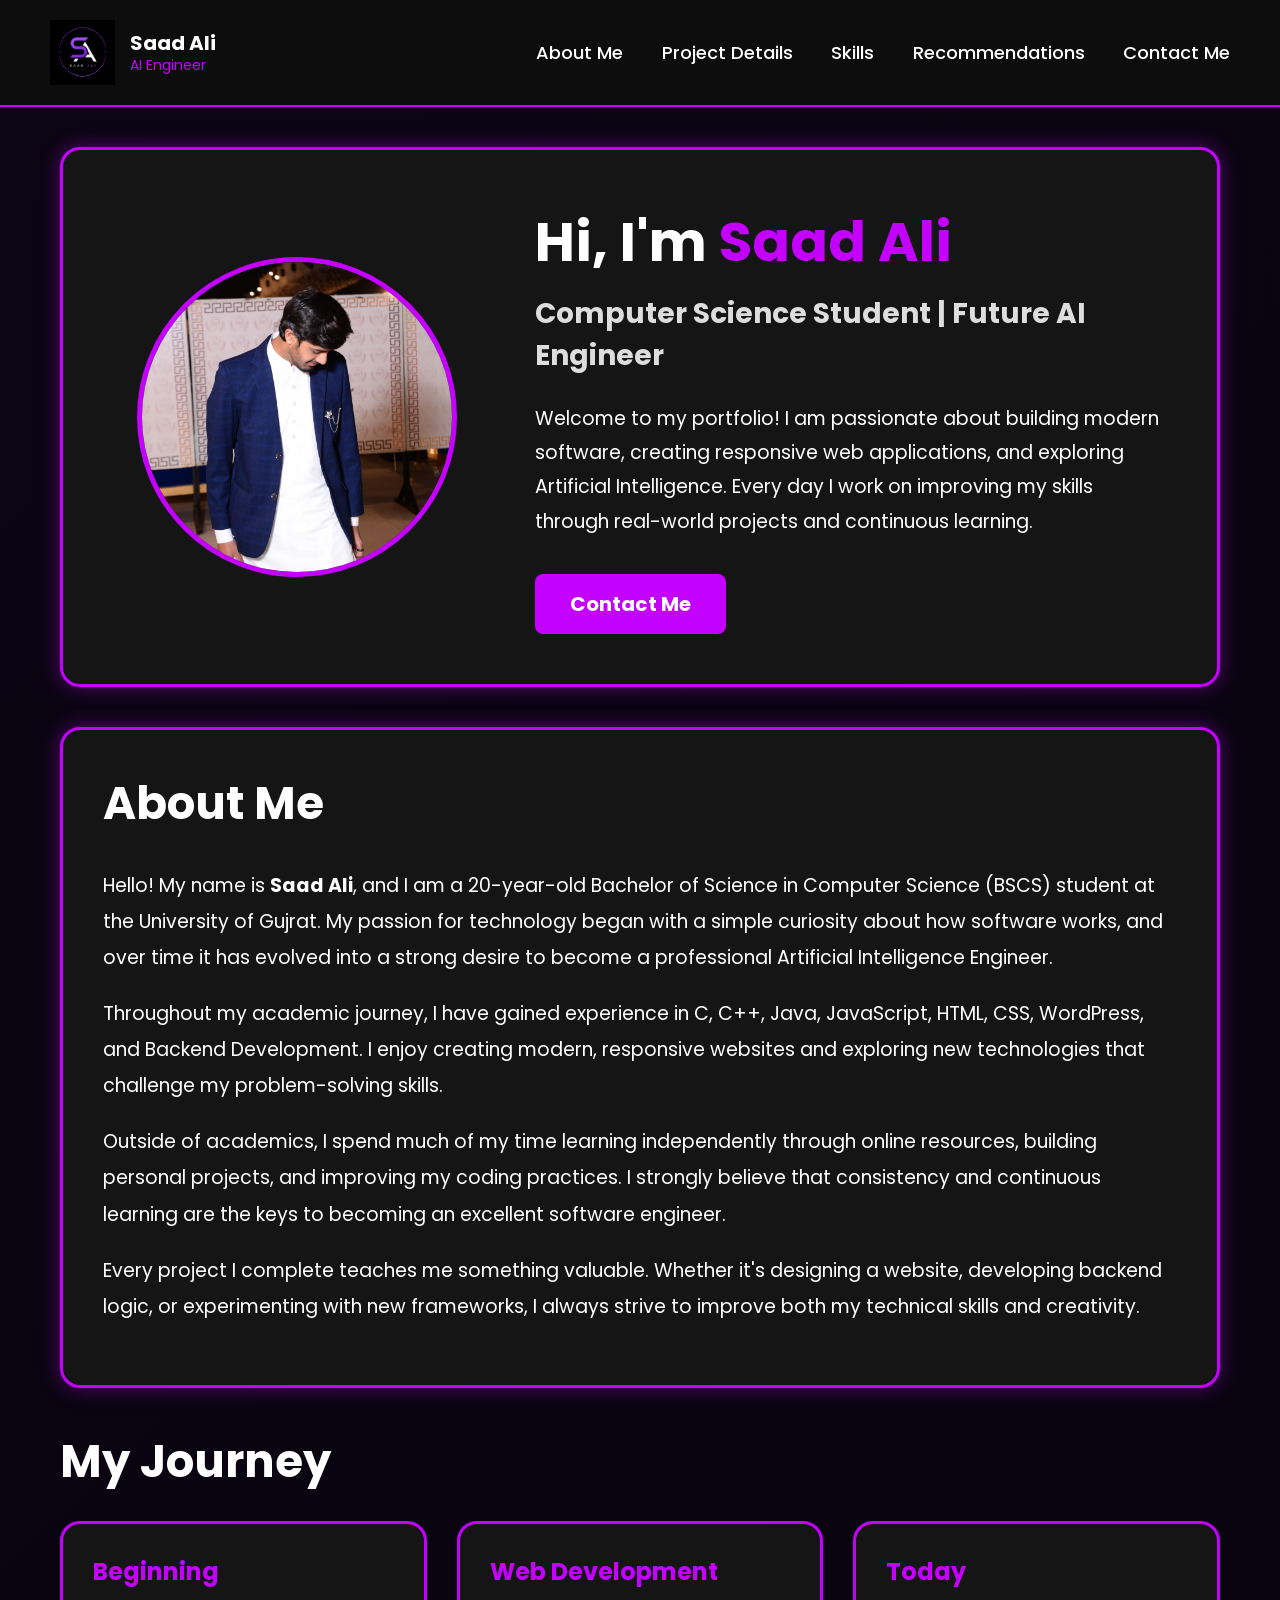
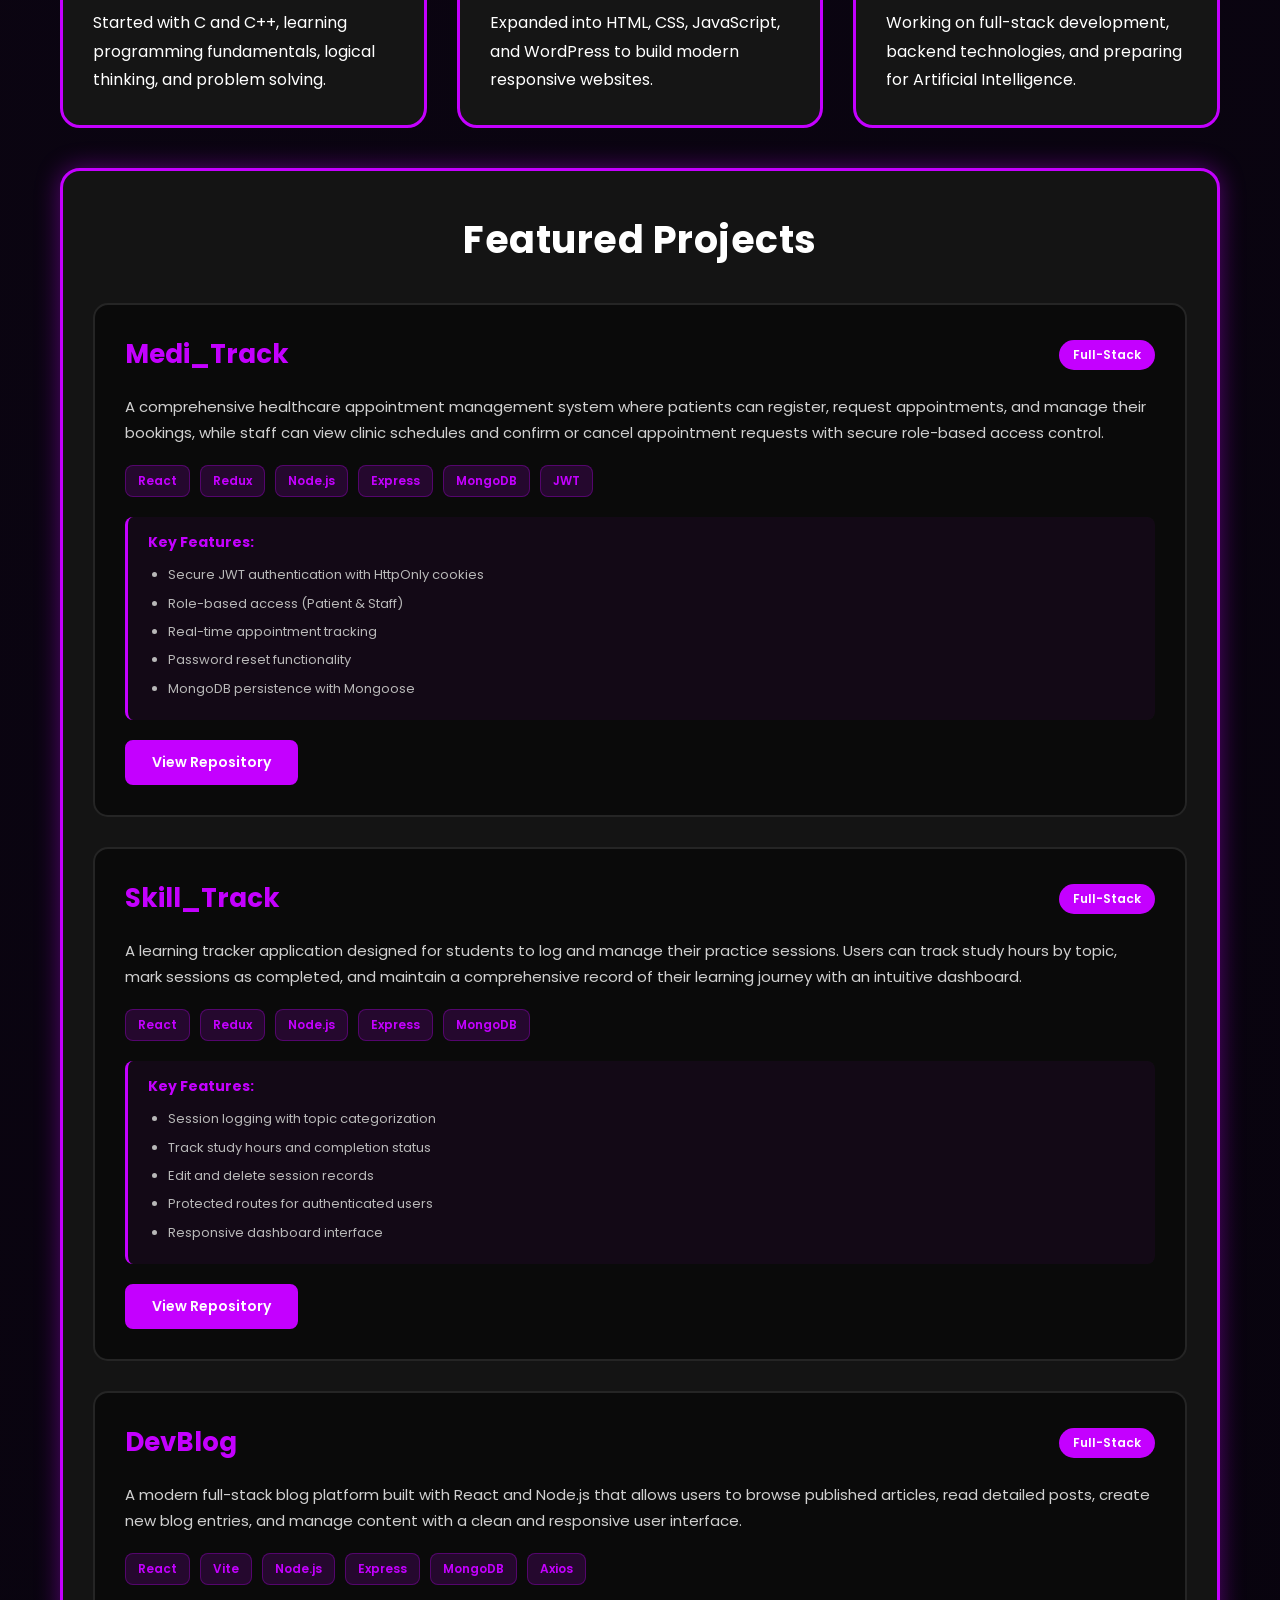
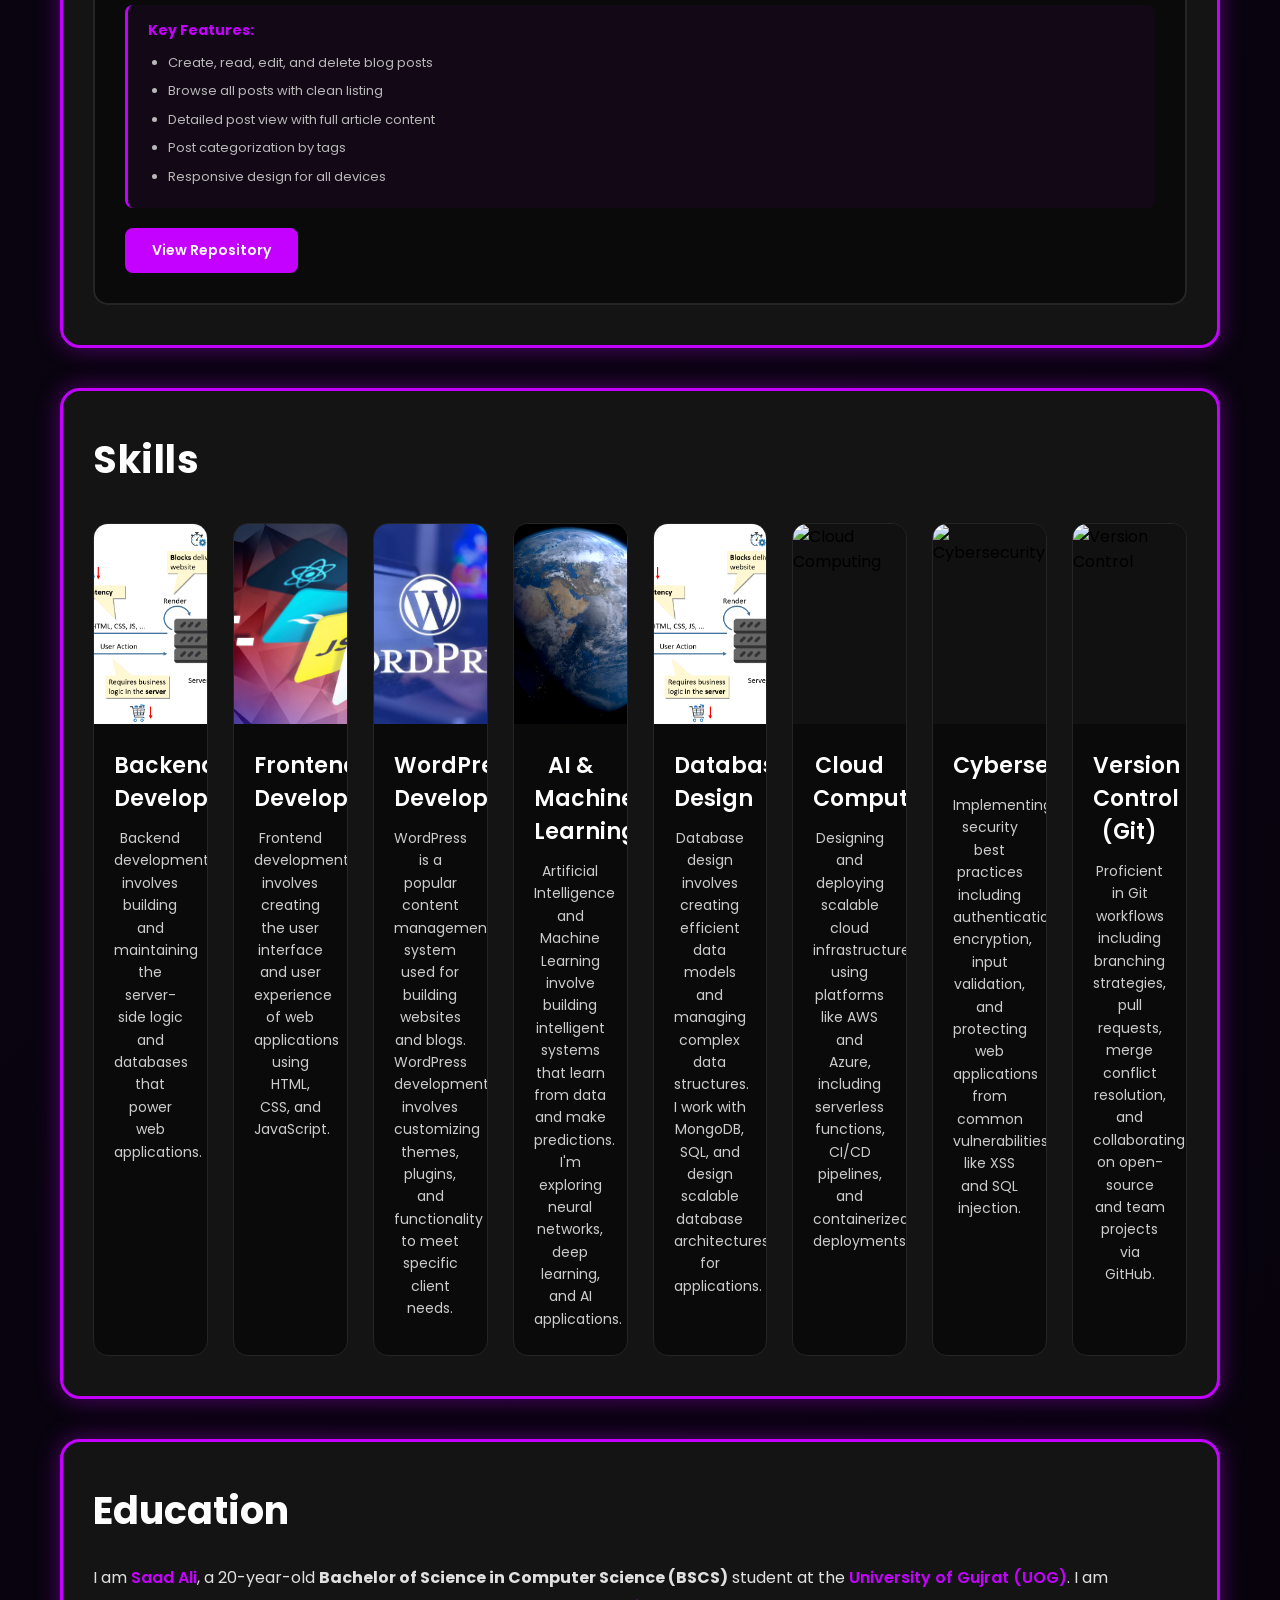
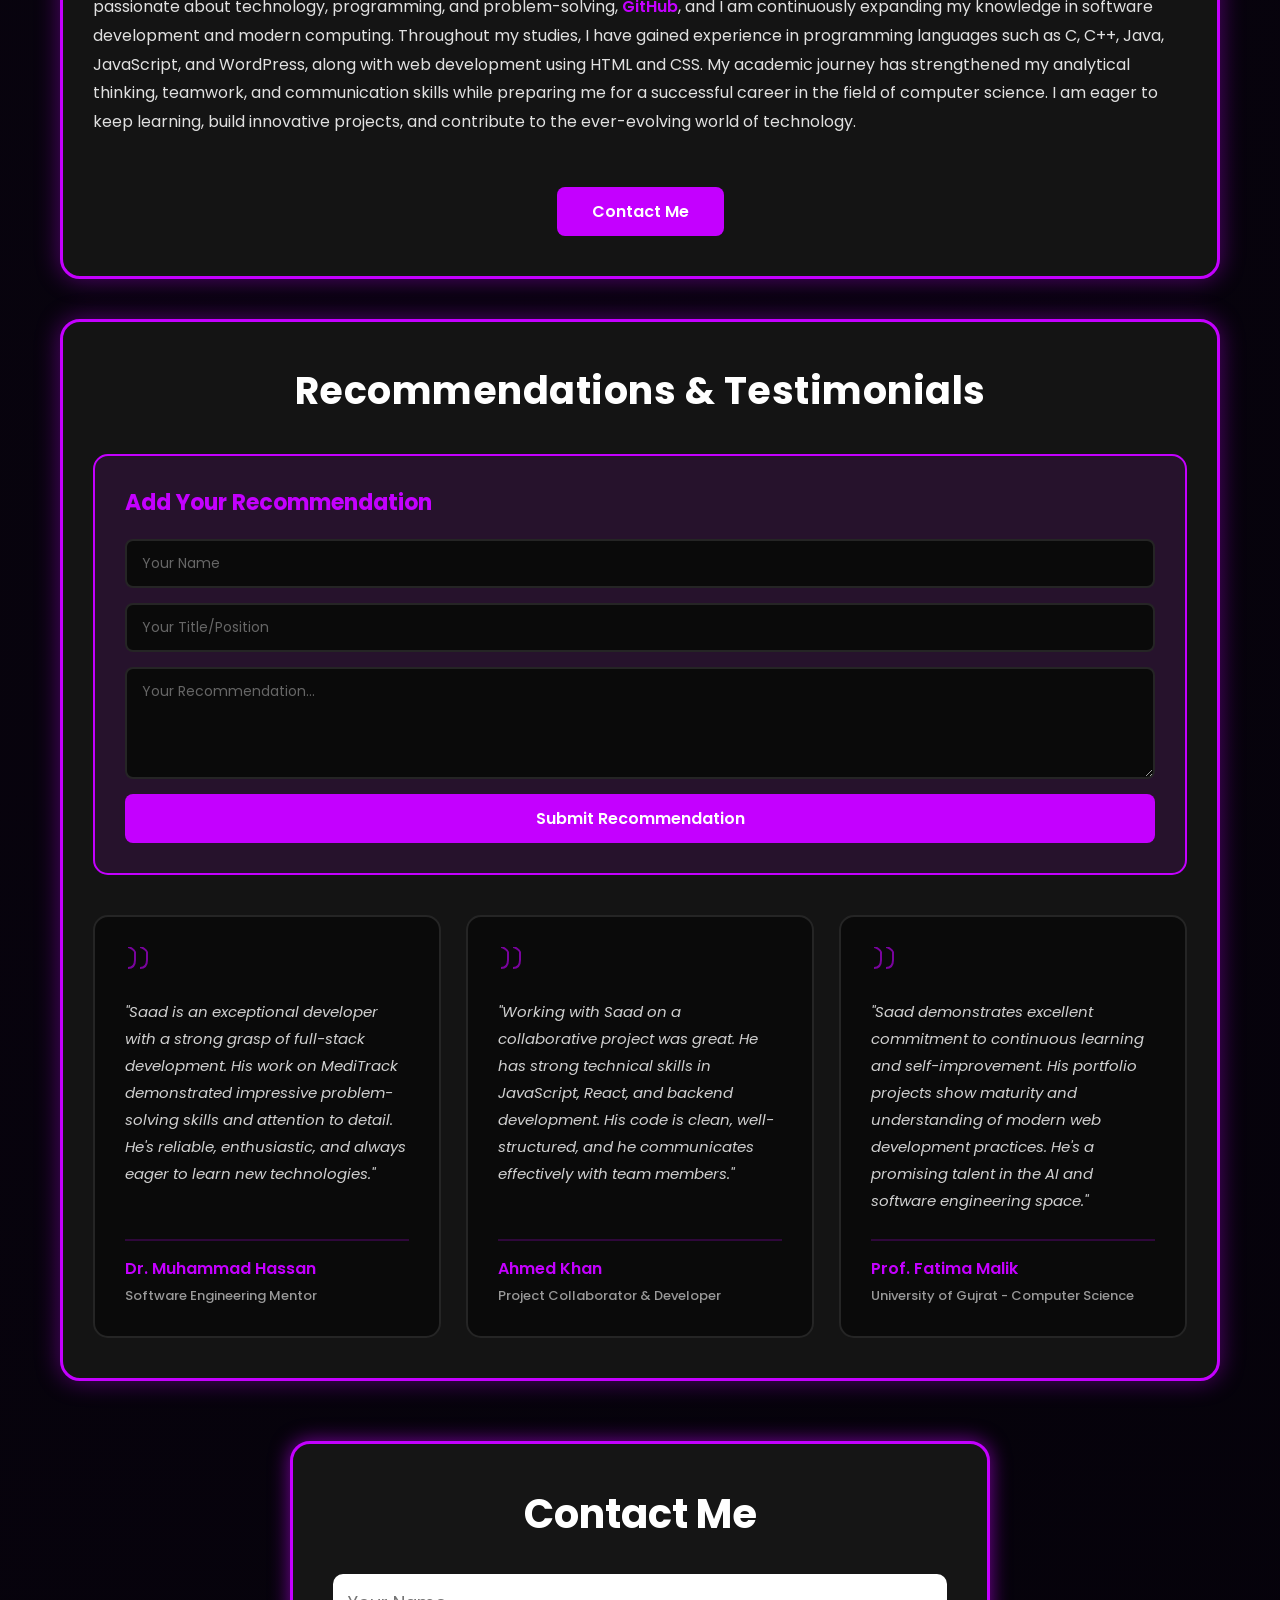
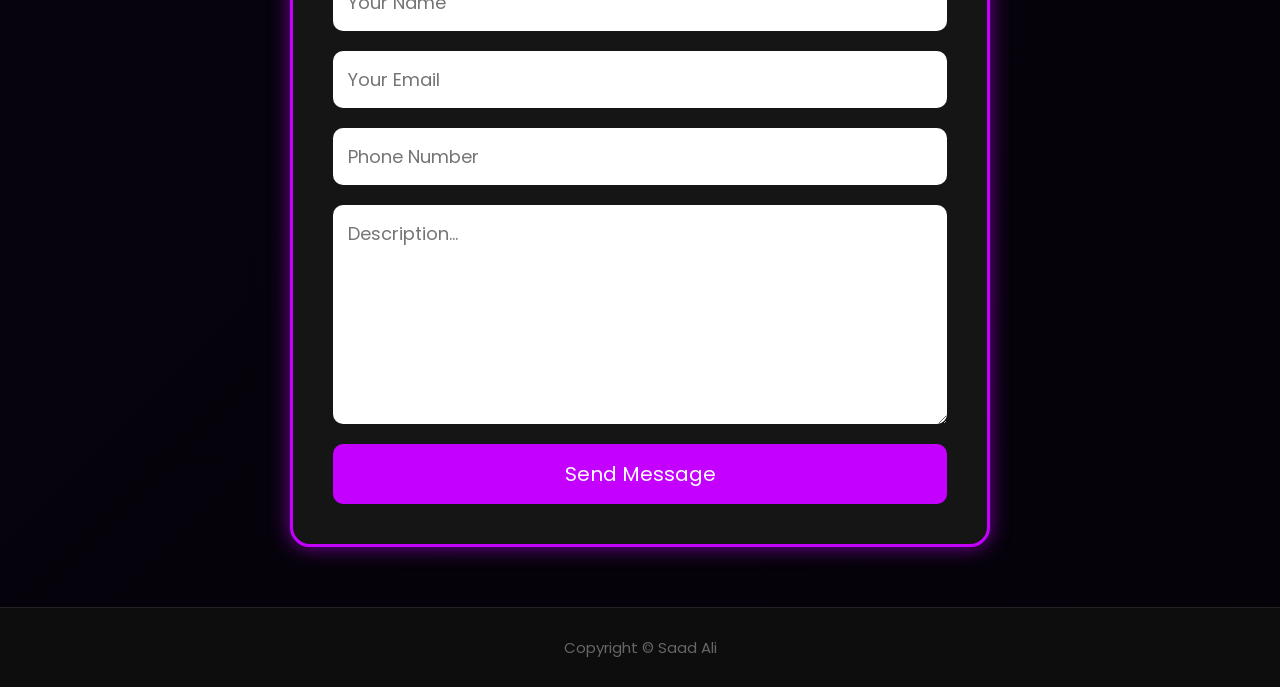
==== index.html @ 5ac6bf26 "Add 3 new skills, fix nav Project Details label, bold+underline hover, profile name styling" ====
<!DOCTYPE html>
<html lang="en">
<head>
    <meta charset="UTF-8">
    <meta name="viewport" content="width=device-width, initial-scale=1.0">
    <title>Saad Ali | Portfolio</title>

    <link rel="stylesheet" href="CSS/style.css">

    <link href="https://fonts.googleapis.com/css2?family=Poppins:wght@300;400;500;600;700&display=swap" rel="stylesheet">
</head>
<body>

    <header class="header">

        <div class="header-logo">
            <img src="images/logo.png" alt="Logo" class="img1">

            <h2 class="Navh2">
                <a href="#home" class="Navh2Link" id="homeIcon">
                    Saad Ali <br>
                    <span>AI Engineer</span>
                </a>
            </h2>
        </div>

        <nav class="navLink">
            <a href="#about" class="about">About Me</a>
            <a href="#projects" class="projects">Project Details</a>
            <a href="#home" class="home">Skills</a>
            <a href="#recommendations" class="recommendations">Recommendations</a>
            <a href="#contact" class="contact">Contact Me</a>
        </nav>

    </header>

    <main class="main">

        <!-- about -->
        <section id="about" class="about-page">

            <section class="hero">
                <div class="hero-left">
                    <img src="images/profile.jpeg" alt="Saad Ali">
                </div>

                <div class="hero-right">
                    <h1>Hi, I'm <span>Saad Ali</span></h1>
                    <h3>Computer Science Student | Future AI Engineer</h3>
                    <p>
                        Welcome to my portfolio! I am passionate about building modern
                        software, creating responsive web applications, and exploring
                        Artificial Intelligence. Every day I work on improving my skills
                        through real-world projects and continuous learning.
                    </p>
                    <a href="#contact" class="hero-btn">Contact Me</a>
                </div>
            </section>

            <section class="about-me">
                <h2>About Me</h2>
                <p>
                    Hello! My name is <strong>Saad Ali</strong>, and I am a 20-year-old Bachelor of Science in
                    Computer Science (BSCS) student at the University of Gujrat. My passion for technology began
                    with a simple curiosity about how software works, and over time it has evolved into a strong
                    desire to become a professional Artificial Intelligence Engineer.
                </p>
                <p>
                    Throughout my academic journey, I have gained experience in C, C++, Java, JavaScript, HTML,
                    CSS, WordPress, and Backend Development. I enjoy creating modern, responsive websites and
                    exploring new technologies that challenge my problem-solving skills.
                </p>
                <p>
                    Outside of academics, I spend much of my time learning independently through online resources,
                    building personal projects, and improving my coding practices. I strongly believe that
                    consistency and continuous learning are the keys to becoming an excellent software engineer.
                </p>
                <p>
                    Every project I complete teaches me something valuable. Whether it's designing a website,
                    developing backend logic, or experimenting with new frameworks, I always strive to improve
                    both my technical skills and creativity.
                </p>
            </section>

            <section class="journey">
                <h2>My Journey</h2>
                <div class="journey-container">
                    <div class="journey-card">
                        <h3>Beginning</h3>
                        <p>Started with C and C++, learning programming fundamentals, logical thinking, and problem solving.</p>
                    </div>
                    <div class="journey-card">
                        <h3>Web Development</h3>
                        <p>Expanded into HTML, CSS, JavaScript, and WordPress to build modern responsive websites.</p>
                    </div>
                    <div class="journey-card">
                        <h3>Today</h3>
                        <p>Working on full-stack development, backend technologies, and preparing for Artificial Intelligence.</p>
                    </div>
                </div>
            </section>

        </section>

<!-- projects -->
        <section id="projects" class="projects-section">
            <h2 class="projectsH2">Featured Projects</h2>
            
            <div class="projects-container">
                
                <div class="project-card">
                    <div class="project-header">
                        <h3>Medi_Track</h3>
                        <span class="project-badge">Full-Stack</span>
                    </div>
                    <p class="project-description">
                        A comprehensive healthcare appointment management system where patients can register, 
                        request appointments, and manage their bookings, while staff can view clinic schedules 
                        and confirm or cancel appointment requests with secure role-based access control.
                    </p>
                    <div class="project-tech">
                        <span class="tech-tag">React</span>
                        <span class="tech-tag">Redux</span>
                        <span class="tech-tag">Node.js</span>
                        <span class="tech-tag">Express</span>
                        <span class="tech-tag">MongoDB</span>
                        <span class="tech-tag">JWT</span>
                    </div>
                    <div class="project-features">
                        <p><strong>Key Features:</strong></p>
                        <ul>
                            <li>Secure JWT authentication with HttpOnly cookies</li>
                            <li>Role-based access (Patient & Staff)</li>
                            <li>Real-time appointment tracking</li>
                            <li>Password reset functionality</li>
                            <li>MongoDB persistence with Mongoose</li>
                        </ul>
                    </div>
                    <div class="project-links">
                        <a href="https://github.com/simplysaadali/Medi_Track" target="_blank" class="project-btn">View Repository</a>
                    </div>
                </div>

                <div class="project-card">
                    <div class="project-header">
                        <h3>Skill_Track</h3>
                        <span class="project-badge">Full-Stack</span>
                    </div>
                    <p class="project-description">
                        A learning tracker application designed for students to log and manage their practice sessions. 
                        Users can track study hours by topic, mark sessions as completed, and maintain a comprehensive 
                        record of their learning journey with an intuitive dashboard.
                    </p>
                    <div class="project-tech">
                        <span class="tech-tag">React</span>
                        <span class="tech-tag">Redux</span>
                        <span class="tech-tag">Node.js</span>
                        <span class="tech-tag">Express</span>
                        <span class="tech-tag">MongoDB</span>
                    </div>
                    <div class="project-features">
                        <p><strong>Key Features:</strong></p>
                        <ul>
                            <li>Session logging with topic categorization</li>
                            <li>Track study hours and completion status</li>
                            <li>Edit and delete session records</li>
                            <li>Protected routes for authenticated users</li>
                            <li>Responsive dashboard interface</li>
                        </ul>
                    </div>
                    <div class="project-links">
                        <a href="https://github.com/simplysaadali/Skill_Track" target="_blank" class="project-btn">View Repository</a>
                    </div>
                </div>

                <div class="project-card">
                    <div class="project-header">
                        <h3>DevBlog</h3>
                        <span class="project-badge">Full-Stack</span>
                    </div>
                    <p class="project-description">
                        A modern full-stack blog platform built with React and Node.js that allows users to browse published articles, 
                        read detailed posts, create new blog entries, and manage content with a clean and responsive user interface.
                    </p>
                    <div class="project-tech">
                        <span class="tech-tag">React</span>
                        <span class="tech-tag">Vite</span>
                        <span class="tech-tag">Node.js</span>
                        <span class="tech-tag">Express</span>
                        <span class="tech-tag">MongoDB</span>
                        <span class="tech-tag">Axios</span>
                    </div>
                    <div class="project-features">
                        <p><strong>Key Features:</strong></p>
                        <ul>
                            <li>Create, read, edit, and delete blog posts</li>
                            <li>Browse all posts with clean listing</li>
                            <li>Detailed post view with full article content</li>
                            <li>Post categorization by tags</li>
                            <li>Responsive design for all devices</li>
                        </ul>
                    </div>
                    <div class="project-links">
                        <a href="https://github.com/simplysaadali/Blog_App" target="_blank" class="project-btn">View Repository</a>
                    </div>
                </div>

            </div>
        </section>

<!-- skills -->
        <section id="home" class="skills-section">

            <h2 class="skillsH2">Skills</h2>

            <div class="container">

                <div class="div1">
                    <div class="upper1">
                        <img src="images/backend.png" class="imgLand" alt="Backend">
                    </div>
                    <div class="lower1">
                        <h2>Backend Development</h2>
                        <p>
                            Backend development involves building and maintaining the server-side logic and databases that power web applications.
                        </p>
                    </div>
                </div>

                <div class="div2">
                    <div class="upper1">
                        <img src="images/frontend.png" class="imgWater" alt="Frontend">
                    </div>
                    <div class="lower1">
                        <h2>Frontend Development</h2>
                        <p>
                            Frontend development involves creating the user interface and user experience of web applications using HTML, CSS, and JavaScript.
                        </p>
                    </div>
                </div>

                <div class="div3">
                    <div class="upper1">
                        <img src="images/wrodpress.jpeg" class="imgAir" alt="WordPress">
                    </div>
                    <div class="lower1">
                        <h2>WordPress Development</h2>
                        <p>
                            WordPress is a popular content management system used for building websites and blogs. WordPress development involves customizing themes, plugins, and functionality to meet specific client needs.
                        </p>
                    </div>
                </div>

                <div class="div1">
                    <div class="upper1">
                        <img src="images/earth.png" class="imgLand" alt="AI/ML">
                    </div>
                    <div class="lower1">
                        <h2>AI & Machine Learning</h2>
                        <p>
                            Artificial Intelligence and Machine Learning involve building intelligent systems that learn from data and make predictions. I'm exploring neural networks, deep learning, and AI applications.
                        </p>
                    </div>
                </div>

                <div class="div2">
                    <div class="upper1">
                        <img src="images/backend.png" class="imgWater" alt="Database">
                    </div>
                    <div class="lower1">
                        <h2>Database Design</h2>
                        <p>
                            Database design involves creating efficient data models and managing complex data structures. I work with MongoDB, SQL, and design scalable database architectures for applications.
                        </p>
                    </div>
                </div>

                <div class="div3">
                    <div class="upper1">
                        <img src="https://img.icons8.com/color/200/cloud.png" class="imgAir" alt="Cloud Computing">
                    </div>
                    <div class="lower1">
                        <h2>Cloud Computing</h2>
                        <p>
                            Designing and deploying scalable cloud infrastructure using platforms like AWS and Azure, including serverless functions, CI/CD pipelines, and containerized deployments.
                        </p>
                    </div>
                </div>

                <div class="div1">
                    <div class="upper1">
                        <img src="https://img.icons8.com/color/200/security-shield-green.png" class="imgLand" alt="Cybersecurity">
                    </div>
                    <div class="lower1">
                        <h2>Cybersecurity</h2>
                        <p>
                            Implementing security best practices including authentication, encryption, input validation, and protecting web applications from common vulnerabilities like XSS and SQL injection.
                        </p>
                    </div>
                </div>

                <div class="div2">
                    <div class="upper1">
                        <img src="https://img.icons8.com/color/200/git.png" class="imgWater" alt="Version Control">
                    </div>
                    <div class="lower1">
                        <h2>Version Control (Git)</h2>
                        <p>
                            Proficient in Git workflows including branching strategies, pull requests, merge conflict resolution, and collaborating on open-source and team projects via GitHub.
                        </p>
                    </div>
                </div>

            </div>
        </section>

        <section class="education-sec">
            <h2>Education</h2>
            <p>
                I am <strong><a href="https://www.linkedin.com/in/saad-ali-028574352" target="_blank" class="linksaad">Saad Ali</a></strong>,
                a 20-year-old <strong>Bachelor of Science in Computer Science (BSCS)</strong> student at the
                <strong><a href="https://www.uog.edu.pk" target="_blank" class="linkUOG">University of Gujrat (UOG)</a></strong>.
                I am passionate about technology, programming, and problem-solving,
                <strong><a href="https://github.com/simplysaadali" target="_blank" class="linksaad">GitHub</a></strong>,
                and I am continuously expanding my knowledge in software development and modern computing.
                Throughout my studies, I have gained experience in programming languages such as C, C++, Java, JavaScript, and WordPress,
                along with web development using HTML and CSS. My academic journey has strengthened my analytical thinking, teamwork, and
                communication skills while preparing me for a successful career in the field of computer science. I am eager to keep learning,
                build innovative projects, and contribute to the ever-evolving world of technology.
            </p>
            <br>
            <button><a href="#contact" class="linkBTN">Contact Me</a></button>
        </section>

<!-- recommendations -->
        <section id="recommendations" class="recommendations-section">
            <h2 class="recommendationsH2">Recommendations & Testimonials</h2>
            
            <div class="add-recommendation-form">
                <h3>Add Your Recommendation</h3>
                <form id="recommendationForm">
                    <input type="text" id="recommendName" placeholder="Your Name" required>
                    <input type="text" id="recommendTitle" placeholder="Your Title/Position" required>
                    <textarea id="recommendText" placeholder="Your Recommendation..." required rows="4"></textarea>
                    <button type="submit" class="submit-btn">Submit Recommendation</button>
                </form>
            </div>
            
            <div class="recommendations-container" id="recommendationsContainer">
                
                <div class="recommendation-card">
                    <div class="recommendation-header">
                        <div class="quote-icon">
                            <svg width="24" height="24" viewBox="0 0 24 24" fill="none" stroke="currentColor" stroke-width="2">
                                <path d="M3 21c3 0 7-1 7-8V5c0-1.25-4.716-5-7-5"></path>
                                <path d="M15 21c3 0 7-1 7-8V5c0-1.25-4.716-5-7-5"></path>
                            </svg>
                        </div>
                    </div>
                    <p class="recommendation-text">
                        "Saad is an exceptional developer with a strong grasp of full-stack development. His work on MediTrack 
                        demonstrated impressive problem-solving skills and attention to detail. He's reliable, enthusiastic, 
                        and always eager to learn new technologies."
                    </p>
                    <div class="recommendation-author">
                        <div class="author-info">
                            <h4>Dr. Muhammad Hassan</h4>
                            <p>Software Engineering Mentor</p>
                        </div>
                    </div>
                </div>

                <div class="recommendation-card">
                    <div class="recommendation-header">
                        <div class="quote-icon">
                            <svg width="24" height="24" viewBox="0 0 24 24" fill="none" stroke="currentColor" stroke-width="2">
                                <path d="M3 21c3 0 7-1 7-8V5c0-1.25-4.716-5-7-5"></path>
                                <path d="M15 21c3 0 7-1 7-8V5c0-1.25-4.716-5-7-5"></path>
                            </svg>
                        </div>
                    </div>
                    <p class="recommendation-text">
                        "Working with Saad on a collaborative project was great. He has strong technical skills in JavaScript, 
                        React, and backend development. His code is clean, well-structured, and he communicates effectively 
                        with team members."
                    </p>
                    <div class="recommendation-author">
                        <div class="author-info">
                            <h4>Ahmed Khan</h4>
                            <p>Project Collaborator & Developer</p>
                        </div>
                    </div>
                </div>

                <div class="recommendation-card">
                    <div class="recommendation-header">
                        <div class="quote-icon">
                            <svg width="24" height="24" viewBox="0 0 24 24" fill="none" stroke="currentColor" stroke-width="2">
                                <path d="M3 21c3 0 7-1 7-8V5c0-1.25-4.716-5-7-5"></path>
                                <path d="M15 21c3 0 7-1 7-8V5c0-1.25-4.716-5-7-5"></path>
                            </svg>
                        </div>
                    </div>
                    <p class="recommendation-text">
                        "Saad demonstrates excellent commitment to continuous learning and self-improvement. His portfolio 
                        projects show maturity and understanding of modern web development practices. He's a promising talent 
                        in the AI and software engineering space."
                    </p>
                    <div class="recommendation-author">
                        <div class="author-info">
                            <h4>Prof. Fatima Malik</h4>
                            <p>University of Gujrat - Computer Science</p>
                        </div>
                    </div>
                </div>

            </div>
        </section>

<!-- contact -->
        <section id="contact" class="contact-page">

            <section class="contactSection">
                <h1>Contact Me</h1>

                <form>
                    <input type="text" placeholder="Your Name" required>
                    <input type="email" placeholder="Your Email" required>
                    <input type="tel" placeholder="Phone Number" required>
                    <textarea rows="7" placeholder="Description..." required></textarea>
                    <button type="submit">Send Message</button>
                </form>
            </section>

        </section>

    </main>

    <footer class="footer">
        Copyright © Saad Ali
    </footer>

    <!-- Popup Modal for Recommendation Submission -->
    <div id="popupModal" class="popup-modal">
        <div class="popup-content">
            <span class="close-btn">&times;</span>
            <div class="popup-icon">
                <svg width="48" height="48" viewBox="0 0 24 24" fill="none" stroke="currentColor" stroke-width="2">
                    <polyline points="20 6 9 17 4 12"></polyline>
                </svg>
            </div>
            <h2>Thank You!</h2>
            <p>Your recommendation has been successfully added to the portfolio.</p>
            <button class="popup-btn" onclick="closePopup()">Close</button>
        </div>
    </div>

    <script src="JS/script.js"></script>

</body>
</html>
---- CSS/style.css ----
*{
    margin: 0;
    padding: 0;
    box-sizing: border-box;
    font-family: 'Poppins', sans-serif;
}

html{
    scroll-behavior: smooth;
}

body{
    background: linear-gradient(135deg, #0c0513 0%, #05020a 100%);
    display: flex;
    flex-direction: column;
    min-height: 100vh;
}

.header{
    display: flex;
    flex-wrap: wrap;
    justify-content: space-between;
    align-items: center;
    background: #0d0d0d;
    border-bottom: 2px solid #c400ff;
    padding: clamp(12px, 4vw, 20px) clamp(10px, 5vw, 50px);
    gap: clamp(10px, 3vw, 15px);
}

.header-logo{
    display: flex;
    align-items: center;
    gap: 15px;
    max-width: 100%;
}

.img1{
    width: clamp(45px, 8vw, 65px);
    height: clamp(45px, 8vw, 65px);
    object-fit: contain;
    flex-shrink: 0;
}

.Navh2{
    color: white;
    font-size: clamp(15px, 4.5vw, 20px);
    line-height: 1.2;
}

.Navh2Link{
    color: white;
    text-decoration: none;
    font-weight: 700;
    word-break: break-word;
}

.Navh2Link span{
    color: #c400ff;
    font-size: clamp(11px, 3vw, 14px);
    font-weight: 400;
    display: block;
    margin-top: 2px;
}

.Navh2Link:hover{
    text-shadow: 0 0 10px #c400ff;
}

.navLink{
    display: flex;
    flex-wrap: wrap;
    justify-content: center;
    gap: clamp(15px, 3vw, 40px);
}

.navLink a{
    color: white;
    text-decoration: none;
    font-size: clamp(13px, 3vw, 18px);
    font-weight: 500;
    white-space: nowrap;
    transition: all 0.3s ease;
}

.navLink a:hover{
    color: #c400ff;
    text-shadow: 0 0 10px rgba(196, 0, 255, 0.6);
    font-weight: bold;
    text-decoration: underline;
}

/* Profile name styling */
.hero-right h1 span,
.Navh2Link {
    font-weight: 700;
    color: white;
}

.hero-right h1 span {
    color: #c400ff;
}


.main{
    flex: 1;
    max-width: 1200px;
    width: 100%;
    margin: 0 auto;
    padding: 40px 20px;
}

#home, #about, #contact, #projects{
    scroll-margin-top: 30px;
}

.skills-section{
    background: #141414;
    border: 3px solid #c400ff;
    border-radius: 20px;
    padding: 40px 30px;
    box-shadow: 0 0 25px rgba(196, 0, 255, 0.4);
}

.projects-section{
    background: #141414;
    border: 3px solid #c400ff;
    border-radius: 20px;
    padding: 40px 30px;
    box-shadow: 0 0 25px rgba(196, 0, 255, 0.4);
    margin-top: 40px;
}

.projectsH2{
    color: white;
    font-size: 38px;
    margin-bottom: 35px;
    font-weight: 700;
    letter-spacing: 0.5px;
    text-align: center;
}

.projects-container{
    display: grid;
    grid-template-columns: 1fr;
    gap: 30px;
}

.project-card{
    background: #0a0a0a;
    border: 2px solid #252525;
    border-radius: 15px;
    padding: 30px;
    transition: all 0.4s cubic-bezier(0.175, 0.885, 0.32, 1.275);
}

.project-card:hover{
    transform: translateY(-8px);
    border-color: #c400ff;
    box-shadow: 0 15px 35px rgba(196, 0, 255, 0.25);
}

.project-header{
    display: flex;
    align-items: center;
    justify-content: space-between;
    margin-bottom: 20px;
    gap: 15px;
}

.project-header h3{
    color: #c400ff;
    font-size: 26px;
    font-weight: 700;
    margin: 0;
}

.project-badge{
    background: #c400ff;
    color: white;
    padding: 6px 14px;
    border-radius: 20px;
    font-size: 12px;
    font-weight: 600;
    white-space: nowrap;
}

.project-description{
    color: #d0d0d0;
    font-size: 15px;
    line-height: 1.7;
    margin-bottom: 20px;
}

.project-tech{
    display: flex;
    flex-wrap: wrap;
    gap: 10px;
    margin-bottom: 20px;
}

.tech-tag{
    background: rgba(196, 0, 255, 0.15);
    color: #c400ff;
    padding: 6px 12px;
    border-radius: 8px;
    font-size: 12px;
    font-weight: 600;
    border: 1px solid rgba(196, 0, 255, 0.3);
}

.project-features{
    background: rgba(196, 0, 255, 0.05);
    border-left: 3px solid #c400ff;
    padding: 15px 20px;
    border-radius: 8px;
    margin-bottom: 20px;
}

.project-features p{
    color: #c400ff;
    font-weight: 600;
    margin: 0 0 10px 0;
    font-size: 14px;
}

.project-features ul{
    color: #b8b8b8;
    font-size: 13px;
    line-height: 1.8;
    margin: 0;
    padding-left: 20px;
}

.project-features li{
    margin-bottom: 5px;
}

.project-links{
    display: flex;
    gap: 12px;
}

.project-btn{
    display: inline-block;
    background: #c400ff;
    color: white;
    padding: 10px 25px;
    border-radius: 8px;
    text-decoration: none;
    font-weight: 600;
    font-size: 14px;
    transition: all 0.3s ease;
    border: 2px solid #c400ff;
}

.project-btn:hover{
    background: transparent;
    color: #c400ff;
    box-shadow: 0 0 15px rgba(196, 0, 255, 0.5);
}

.recommendations-section{
    background: #141414;
    border: 3px solid #c400ff;
    border-radius: 20px;
    padding: 40px 30px;
    box-shadow: 0 0 25px rgba(196, 0, 255, 0.4);
    margin-top: 40px;
}

.recommendationsH2{
    color: white;
    font-size: 38px;
    margin-bottom: 35px;
    font-weight: 700;
    letter-spacing: 0.5px;
    text-align: center;
}

.recommendations-container{
    display: grid;
    grid-template-columns: repeat(auto-fit, minmax(300px, 1fr));
    gap: 25px;
}

.recommendation-card{
    background: #0a0a0a;
    border: 2px solid #252525;
    border-radius: 15px;
    padding: 30px;
    transition: all 0.4s cubic-bezier(0.175, 0.885, 0.32, 1.275);
    display: flex;
    flex-direction: column;
    position: relative;
}

.recommendation-card:hover{
    transform: translateY(-8px);
    border-color: #c400ff;
    box-shadow: 0 15px 35px rgba(196, 0, 255, 0.25);
}

.recommendation-header{
    margin-bottom: 20px;
}

.quote-icon{
    color: #c400ff;
    opacity: 0.6;
    transition: all 0.3s ease;
}

.recommendation-card:hover .quote-icon{
    opacity: 1;
}

.recommendation-text{
    color: #d0d0d0;
    font-size: 15px;
    line-height: 1.8;
    margin-bottom: 25px;
    flex-grow: 1;
    font-style: italic;
}

.recommendation-author{
    border-top: 2px solid rgba(196, 0, 255, 0.2);
    padding-top: 15px;
    margin-top: auto;
}

.author-info{
    display: flex;
    flex-direction: column;
}

.author-info h4{
    color: #c400ff;
    font-size: 16px;
    font-weight: 600;
    margin: 0 0 5px 0;
}

.author-info p{
    color: #999999;
    font-size: 13px;
    margin: 0;
    font-weight: 500;
}

.add-recommendation-form{
    background: rgba(196, 0, 255, 0.1);
    border: 2px solid #c400ff;
    border-radius: 15px;
    padding: 30px;
    margin-bottom: 40px;
}

.add-recommendation-form h3{
    color: #c400ff;
    font-size: 22px;
    font-weight: 700;
    margin-bottom: 20px;
}

.add-recommendation-form form{
    display: flex;
    flex-direction: column;
    gap: 15px;
}

.add-recommendation-form input,
.add-recommendation-form textarea{
    background: #0a0a0a;
    border: 2px solid #252525;
    color: white;
    padding: 12px 15px;
    border-radius: 8px;
    font-size: 14px;
    font-family: 'Poppins', sans-serif;
    transition: all 0.3s ease;
}

.add-recommendation-form input::placeholder,
.add-recommendation-form textarea::placeholder{
    color: #666666;
}

.add-recommendation-form input:focus,
.add-recommendation-form textarea:focus{
    outline: none;
    border-color: #c400ff;
    box-shadow: 0 0 10px rgba(196, 0, 255, 0.3);
}

.submit-btn{
    background: #c400ff;
    color: white;
    border: none;
    padding: 12px 30px;
    border-radius: 8px;
    font-size: 16px;
    font-weight: 600;
    cursor: pointer;
    transition: all 0.3s ease;
}

.submit-btn:hover{
    background: #9f00d4;
    transform: translateY(-2px);
    box-shadow: 0 5px 15px rgba(196, 0, 255, 0.5);
}

.popup-modal{
    display: none;
    position: fixed;
    z-index: 1000;
    left: 0;
    top: 0;
    width: 100%;
    height: 100%;
    background-color: rgba(0, 0, 0, 0.8);
    align-items: center;
    justify-content: center;
    animation: fadeIn 0.3s ease;
}

@keyframes fadeIn{
    from{
        opacity: 0;
    }
    to{
        opacity: 1;
    }
}

.popup-content{
    background: linear-gradient(135deg, #1a0f2e 0%, #0a0a15 100%);
    padding: 50px 40px;
    border-radius: 20px;
    border: 2px solid #c400ff;
    text-align: center;
    max-width: 400px;
    box-shadow: 0 20px 60px rgba(196, 0, 255, 0.3);
    animation: slideIn 0.3s ease;
    position: relative;
}

@keyframes slideIn{
    from{
        transform: translateY(-50px);
        opacity: 0;
    }
    to{
        transform: translateY(0);
        opacity: 1;
    }
}

.close-btn{
    position: absolute;
    right: 20px;
    top: 15px;
    color: #c400ff;
    font-size: 28px;
    font-weight: bold;
    cursor: pointer;
    transition: all 0.3s ease;
}

.close-btn:hover{
    color: white;
    transform: rotate(90deg);
}

.popup-icon{
    color: #c400ff;
    margin-bottom: 20px;
    display: inline-block;
}

.popup-icon svg{
    filter: drop-shadow(0 0 10px rgba(196, 0, 255, 0.5));
}

.popup-content h2{
    color: #c400ff;
    font-size: 28px;
    font-weight: 700;
    margin-bottom: 15px;
}

.popup-content p{
    color: #d0d0d0;
    font-size: 16px;
    line-height: 1.6;
    margin-bottom: 25px;
}

.popup-btn{
    background: #c400ff;
    color: white;
    border: none;
    padding: 12px 40px;
    border-radius: 8px;
    font-size: 16px;
    font-weight: 600;
    cursor: pointer;
    transition: all 0.3s ease;
}

.popup-btn:hover{
    background: #9f00d4;
    transform: translateY(-2px);
    box-shadow: 0 5px 15px rgba(196, 0, 255, 0.5);
}

.skillsH2{
    color: white;
    font-size: 38px;
    margin-bottom: 35px;
    font-weight: 700;
    letter-spacing: 0.5px;
}

.container{
    display: flex;
    gap: 25px;
    justify-content: space-between;
}

.div1,
.div2,
.div3{
    width: 32%;
    background: #0a0a0a;
    border: 1px solid #252525;
    border-radius: 15px;
    overflow: hidden;
    transition: all 0.4s cubic-bezier(0.175, 0.885, 0.32, 1.275);
}

.div1:hover,
.div2:hover,
.div3:hover{
    transform: translateY(-12px);
    border-color: #c400ff;
    box-shadow: 0 10px 25px rgba(196, 0, 255, 0.3);
}

.upper1{
    height: 200px;
    overflow: hidden;
    background: #111;
}

.imgLand,
.imgWater,
.imgAir{
    width: 100%;
    height: 100%;
    object-fit: cover;
    transition: transform 0.5s ease;
}

.div1:hover .imgLand,
.div2:hover .imgWater,
.div3:hover .imgAir{
    transform: scale(1.08);
}

.lower1{
    padding: 25px 20px;
}

.lower1 h2{
    color: white;
    text-align: center;
    margin-bottom: 12px;
    font-size: 22px;
    font-weight: 600;
}

.lower1 p{
    color: #cccccc;
    text-align: center;
    line-height: 1.6;
    font-size: 14px;
}

.education-sec{
    background: #141414;
    border: 3px solid #c400ff;
    border-radius: 20px;
    padding: 40px 30px;
    box-shadow: 0 0 25px rgba(196, 0, 255, 0.4);
    margin-top: 40px;
    display: flex;
    flex-direction: column;
}

.education-sec h2{
    color: white;
    font-size: 38px;
    margin-bottom: 25px;
    font-weight: 700;
}

.education-sec p{
    color: #e0e0e0;
    line-height: 1.8;
    font-size: 16px;
}

.education-sec button{
    background: #c400ff;
    border: none;
    padding: 12px 35px;
    font-size: 16px;
    font-weight: 600;
    border-radius: 8px;
    cursor: pointer;
    margin-top: 25px;
    align-self: center;
    transition: all 0.3s ease;
}

.education-sec button:hover{
    background: #9f00d4;
    transform: translateY(-4px);
    box-shadow: 0 5px 15px rgba(196, 0, 255, 0.5);
}

.linkUOG, .linksaad{
    text-decoration: none;
    color: #c400ff;
    font-weight: 600;
    transition: all 0.2s ease;
}

.linkUOG:hover, .linksaad:hover{
    color: white;
    text-shadow: 0 0 8px #c400ff;
}

.linkBTN{
    text-decoration: none;
    color: white;
    display: block;
    width: 100%;
    height: 100%;
}

.footer{
    background: #0d0d0d;
    color: #666666;
    height: 80px;
    display: flex;
    justify-content: center;
    align-items: center;
    font-size: 15px;
    border-top: 1px solid #222;
    margin-top: auto;
}

.skills-section,
.contact-page{
    margin-top: 40px;
}

@media screen and (max-width: 1024px) {
    .container {
        display: flex;
        flex-wrap: wrap;
        justify-content: center;
        gap: 25px;
    }

    .div1, .div2 {
        width: 45%;
    }

    .div3 {
        width: 60%;
    }

    .skillsH2, .education-sec h2, .projectsH2 {
        font-size: 32px;
    }

    .project-card{
        padding: 25px;
    }

    .project-header h3{
        font-size: 22px;
    }

    .recommendationsH2{
        font-size: 32px;
    }

    .recommendation-card{
        padding: 25px;
    }
}

@media screen and (max-width: 768px) {

    .header {
        flex-direction: column;
        text-align: center;
    }

    .container {
        flex-direction: column;
        align-items: center;
    }

    .div1, .div2, .div3 {
        width: 100%;
        max-width: 400px;
    }

    .skills-section, .education-sec, .projects-section {
        padding: 30px 20px;
    }

    .skillsH2, .education-sec h2, .projectsH2 {
        font-size: 26px;
        text-align: center;
    }

    .education-sec p {
        font-size: 15px;
        line-height: 1.7;
        text-align: center;
    }

    .project-card{
        padding: 20px;
    }

    .project-header{
        flex-direction: column;
        align-items: flex-start;
        gap: 10px;
    }

    .project-description{
        font-size: 14px;
    }

    .tech-tag{
        font-size: 11px;
    }

    .project-features p{
        font-size: 13px;
    }

    .project-features ul{
        font-size: 12px;
    }

    .recommendations-section{
        padding: 30px 20px;
    }

    .recommendationsH2{
        font-size: 26px;
        text-align: center;
    }

    .recommendations-container{
        grid-template-columns: 1fr;
    }

    .recommendation-card{
        padding: 20px;
    }

    .recommendation-text{
        font-size: 14px;
        line-height: 1.6;
    }

    .author-info h4{
        font-size: 15px;
    }

    .author-info p{
        font-size: 12px;
    }

    .add-recommendation-form{
        padding: 20px;
        margin-bottom: 30px;
    }

    .add-recommendation-form h3{
        font-size: 18px;
        margin-bottom: 15px;
    }

    .add-recommendation-form input,
    .add-recommendation-form textarea{
        padding: 10px 12px;
        font-size: 13px;
    }

    .submit-btn{
        padding: 10px 20px;
        font-size: 14px;
    }

    .popup-content{
        padding: 40px 25px;
        max-width: 90%;
    }

    .popup-content h2{
        font-size: 24px;
    }

    .popup-content p{
        font-size: 14px;
    }

    .popup-btn{
        padding: 10px 30px;
        font-size: 14px;
    }
}

/* ====== ABOUT SECTION ====== */
#about .hero {
    display: flex;
    align-items: center;
    justify-content: space-between;
    background: #151515;
    border: 3px solid #c400ff;
    border-radius: 20px;
    padding: 50px;
    box-shadow: 0 0 20px rgba(196,0,255,.4);
    margin-bottom: 40px;
}

#about .hero-left {
    width: 35%;
    display: flex;
    justify-content: center;
}

#about .hero-left img {
    width: 320px;
    height: 320px;
    border-radius: 50%;
    object-fit: cover;
    border: 5px solid #c400ff;
    transition: .4s;
}

#about .hero-left img:hover {
    transform: scale(1.05);
    box-shadow: 0 0 20px white, 0 0 40px #c400ff;
}

#about .hero-right {
    width: 60%;
}

#about .hero-right h1 {
    color: white;
    font-size: 55px;
    margin-bottom: 10px;
}

#about .hero-right span {
    color: #c400ff;
}

#about .hero-right h3 {
    color: #dddddd;
    font-size: 28px;
    margin-bottom: 25px;
}

#about .hero-right p {
    color: white;
    font-size: 19px;
    line-height: 1.8;
    margin-bottom: 35px;
}

#about .hero-btn {
    padding: 15px 35px;
    background: #c400ff;
    border-radius: 8px;
    text-decoration: none;
    color: white;
    font-size: 20px;
    font-weight: bold;
    transition: .3s;
    display: inline-block;
}

#about .hero-btn:hover {
    transform: translateY(-6px);
    background: #9f00d4;
    box-shadow: 0 0 20px white;
}

#about .about-me {
    background: #151515;
    border: 3px solid #c400ff;
    border-radius: 20px;
    padding: 40px;
    box-shadow: 0 0 20px rgba(196,0,255,.4);
    margin-bottom: 40px;
}

#about .about-me h2 {
    color: white;
    font-size: 45px;
    margin-bottom: 30px;
}

#about .about-me p {
    color: white;
    font-size: 19px;
    line-height: 1.9;
    margin-bottom: 20px;
}

#about .journey h2 {
    color: white;
    font-size: 45px;
    margin-bottom: 25px;
}

#about .journey-container {
    display: flex;
    gap: 30px;
}

#about .journey-card {
    flex: 1;
    background: #151515;
    padding: 30px;
    border-radius: 20px;
    border: 3px solid #c400ff;
    transition: .4s;
}

#about .journey-card:hover {
    transform: translateY(-15px);
    box-shadow: 0 0 20px white;
}

#about .journey-card h3 {
    color: #c400ff;
    font-size: 24px;
    margin-bottom: 20px;
}

#about .journey-card p {
    color: white;
    line-height: 1.8;
    font-size: 16px;
}

/* ====== CONTACT SECTION ====== */
#contact {
    display: flex;
    justify-content: center;
    align-items: center;
    padding: 20px 0;
}

#contact .contactSection {
    width: 700px;
    max-width: 100%;
    background: #151515;
    padding: 40px;
    border-radius: 20px;
    border: 3px solid #c400ff;
    box-shadow: 0 0 20px rgba(196,0,255,.6);
}

#contact .contactSection h1 {
    color: white;
    text-align: center;
    margin-bottom: 30px;
    font-size: 40px;
}

#contact form {
    display: flex;
    flex-direction: column;
    gap: 20px;
}

#contact input,
#contact textarea {
    padding: 15px;
    font-size: 18px;
    border: none;
    border-radius: 10px;
    outline: none;
    font-family: 'Poppins', sans-serif;
}

#contact button {
    padding: 15px;
    font-size: 20px;
    background: #c400ff;
    color: white;
    border: none;
    border-radius: 10px;
    cursor: pointer;
    transition: .3s;
}

#contact button:hover {
    background: #9f00d4;
    transform: translateY(-5px);
    box-shadow: 0 0 15px white;
}

/* ====== RESPONSIVE MEDIA QUERIES ====== */
@media (max-width: 1024px) {
    #about .hero {
        flex-direction: column;
        text-align: center;
        padding: 40px 30px;
    }

    #about .hero-left {
        width: 100%;
        margin-bottom: 30px;
    }

    #about .hero-right {
        width: 100%;
    }

    #about .journey-container {
        flex-direction: column;
        gap: 20px;
    }
}

@media (max-width: 600px) {
    #about .hero-left img {
        width: 220px;
        height: 220px;
    }

    #about .hero-right h1 {
        font-size: 38px;
    }

    #about .hero-right h3 {
        font-size: 20px;
    }

    #about .hero-right p,
    #about .about-me p {
        font-size: 16px;
    }

    #about .about-me h2,
    #about .journey h2 {
        font-size: 32px;
    }

    #contact .contactSection {
        width: 100%;
    }

    #contact .contactSection h1 {
        font-size: 32px;
    }
}

@media screen and (max-width: 480px) {
    #about .hero {
        padding: 25px 15px;
    }

    #about .hero-left img {
        width: 160px;
        height: 160px;
    }

    #about .hero-right h1 {
        font-size: 28px;
    }

    #about .hero-right h3 {
        font-size: 18px;
    }

    #about .hero-right p,
    #about .about-me p,
    #about .journey-card p {
        font-size: 14px;
        line-height: 1.6;
    }

    #about .about-me h2,
    #about .journey h2 {
        font-size: 24px;
        text-align: center;
        margin-bottom: 20px;
    }

    #about .about-me,
    #about .journey-card {
        padding: 20px 15px;
        border-radius: 12px;
    }

    #contact .contactSection {
        padding: 20px 15px;
        border-radius: 12px;
    }

    #contact .contactSection h1 {
        font-size: 24px;
        margin-bottom: 20px;
    }

    #contact input,
    #contact textarea {
        padding: 12px;
        font-size: 14px;
    }

    #contact button {
        padding: 12px;
        font-size: 16px;
    }
}
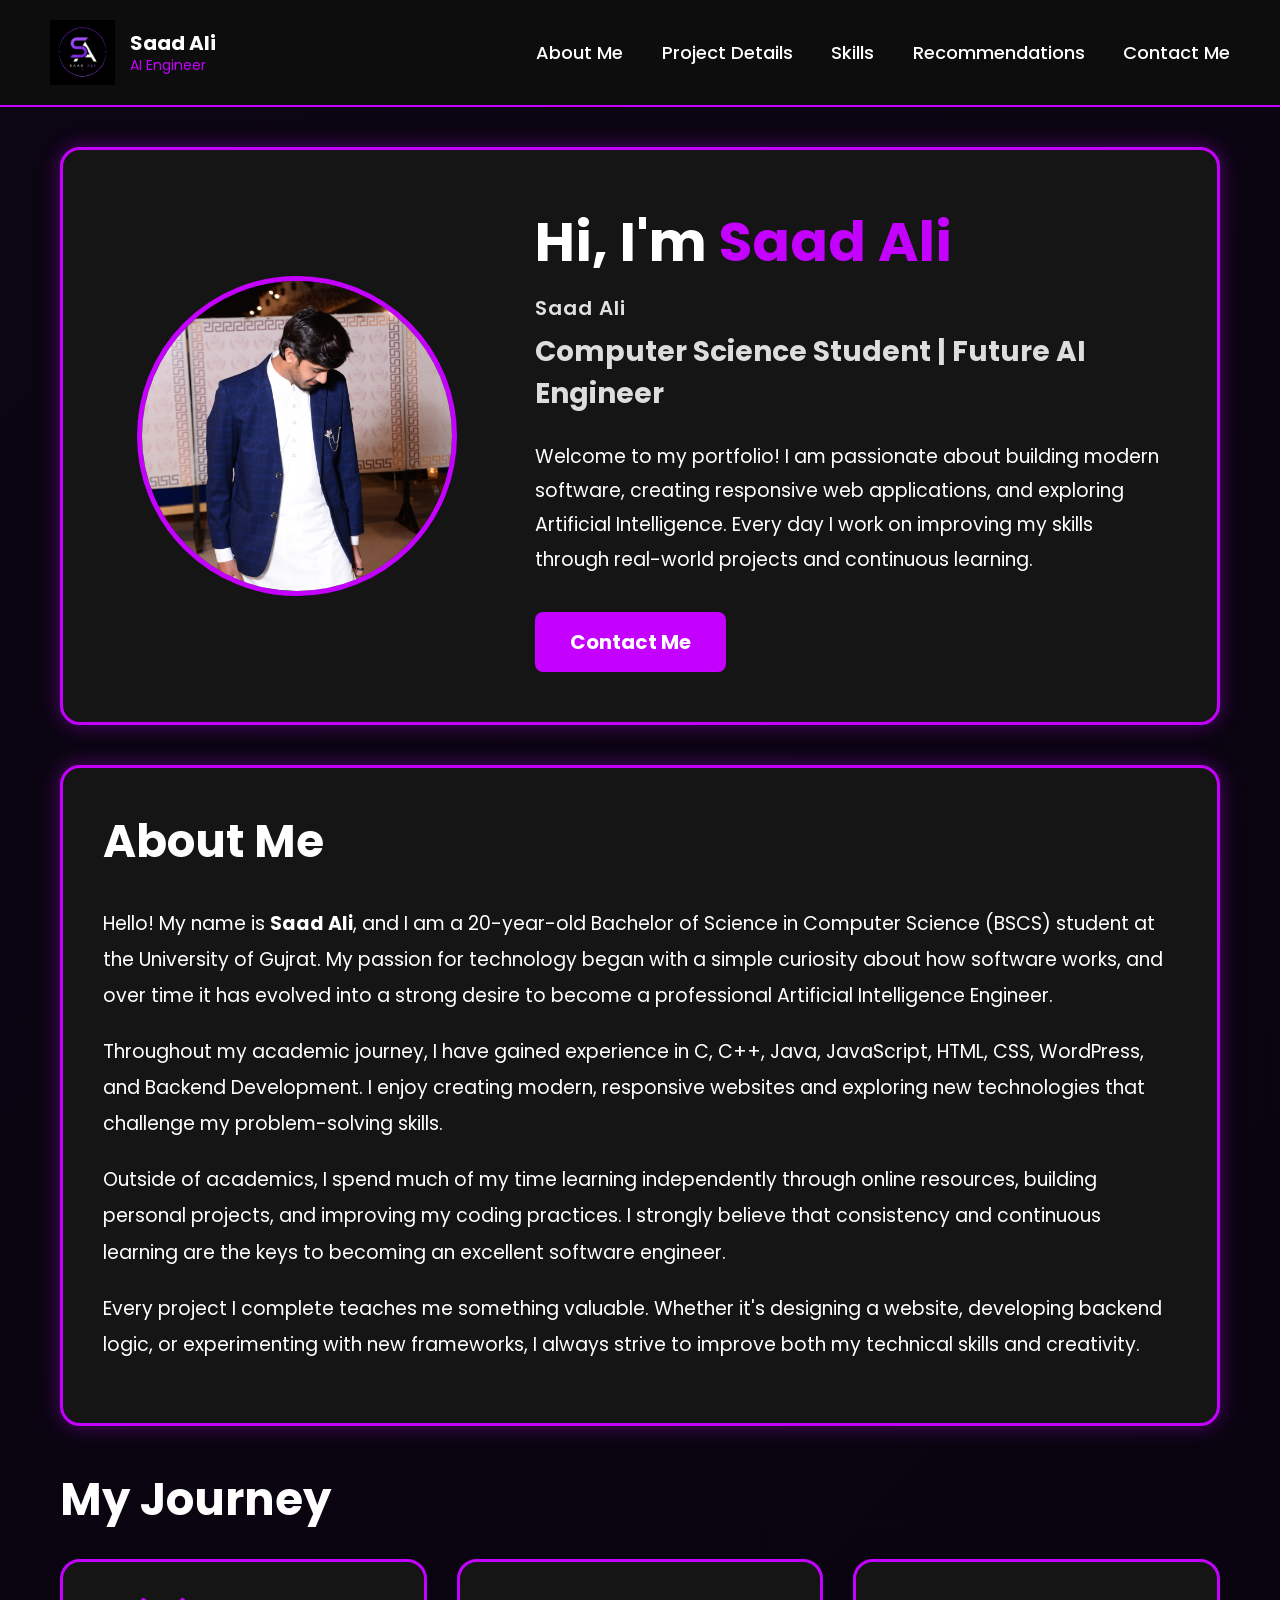
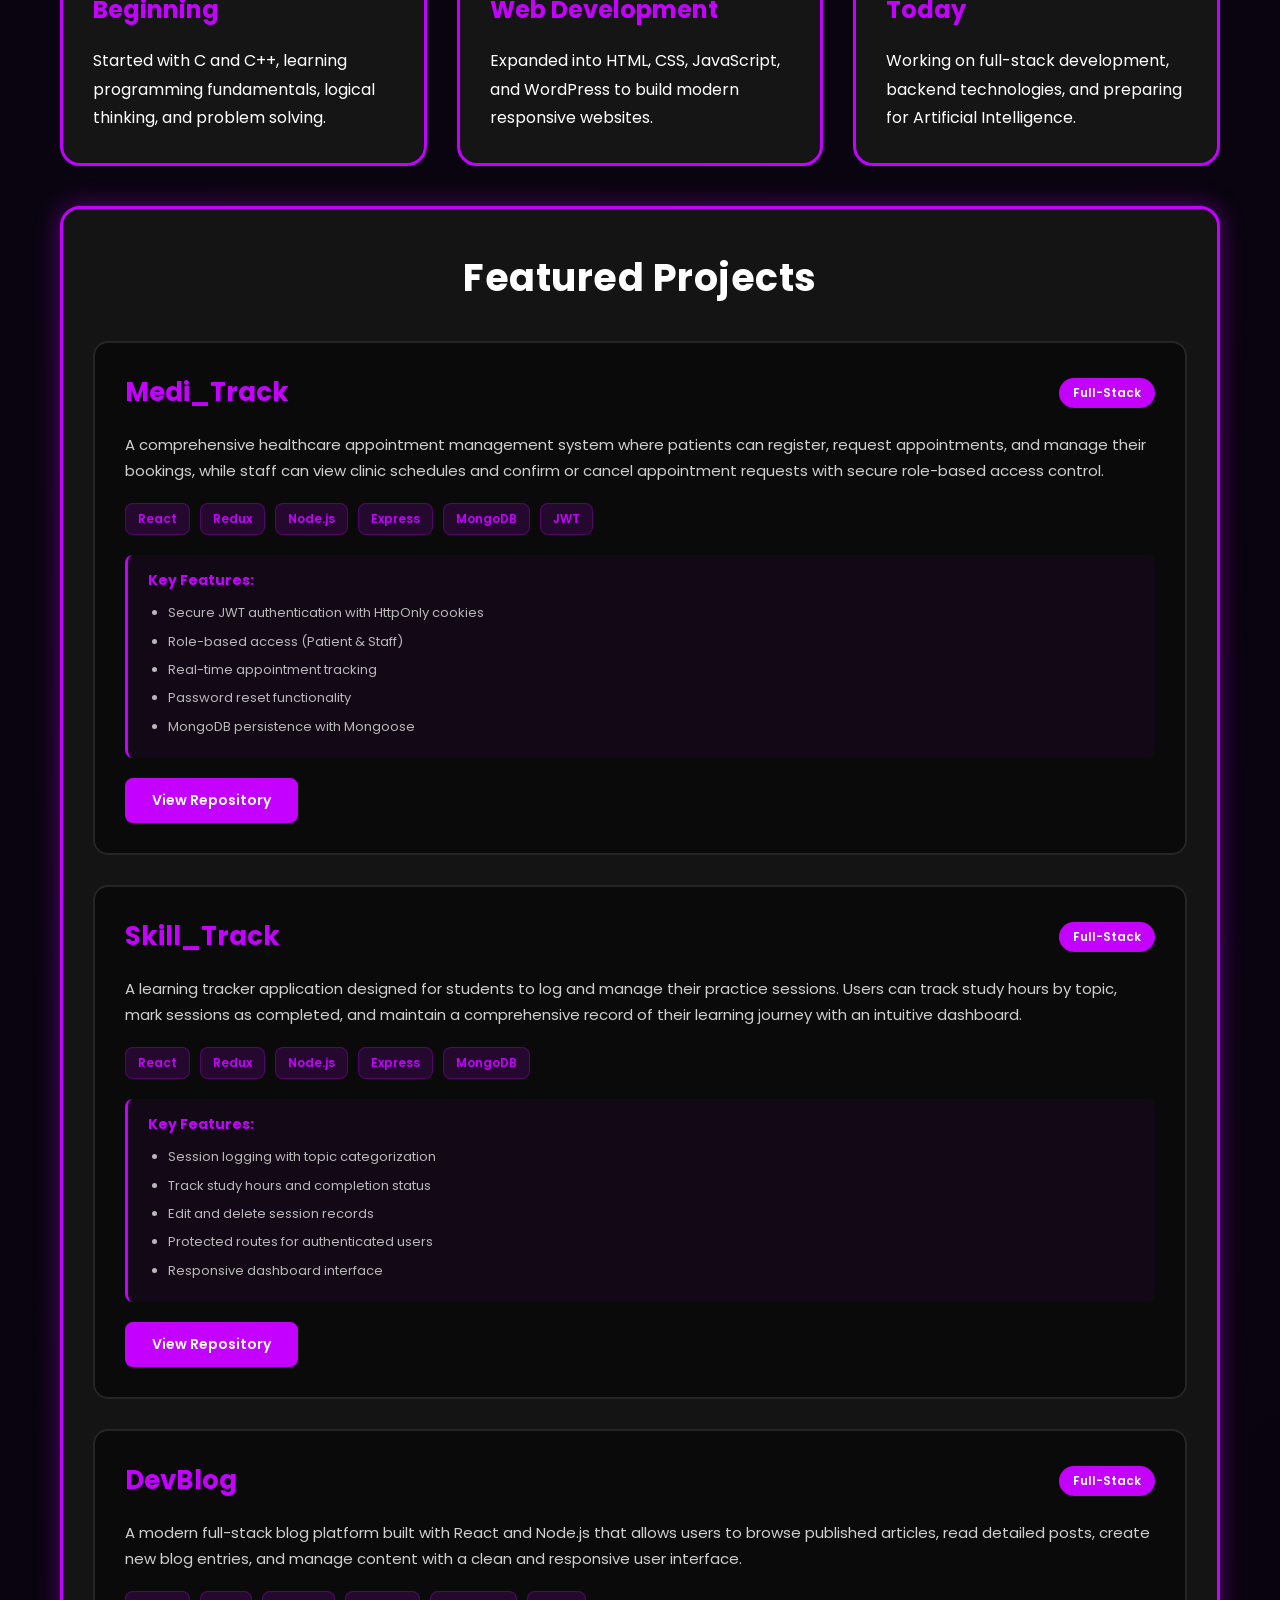
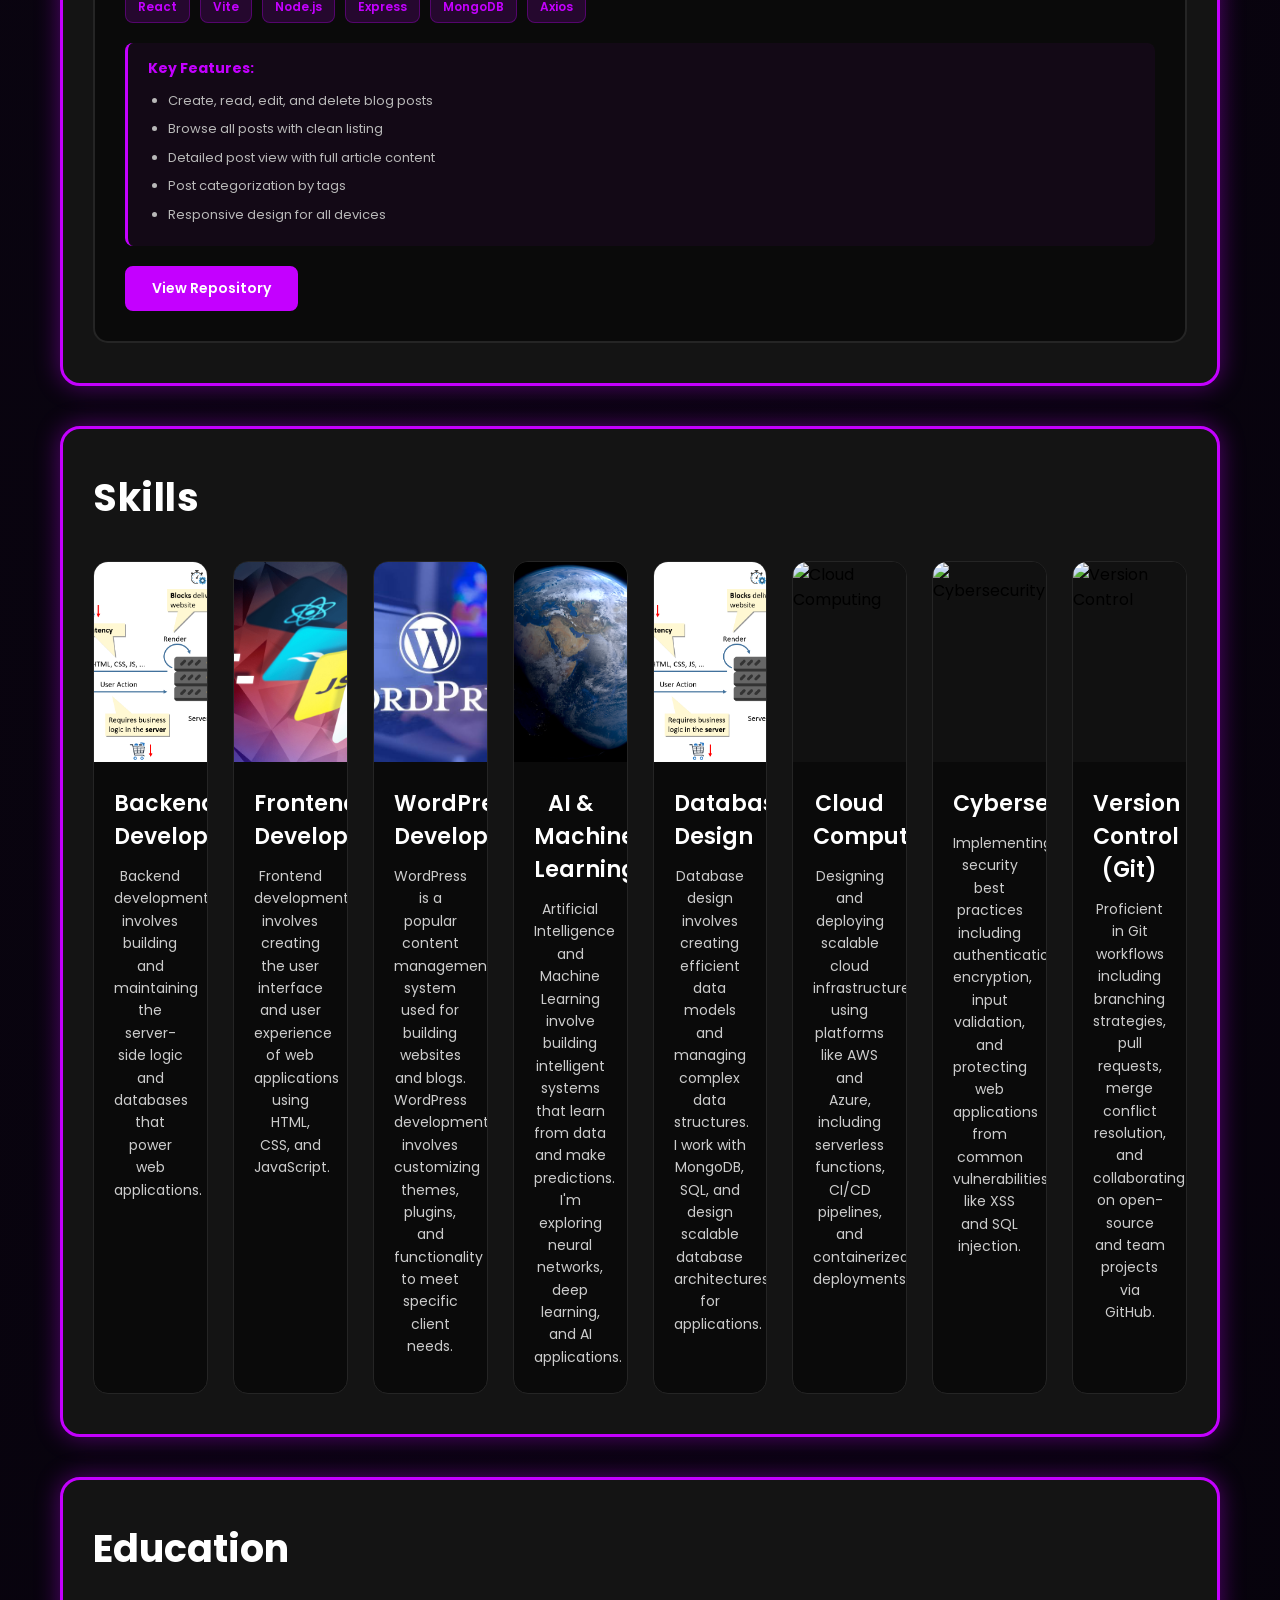
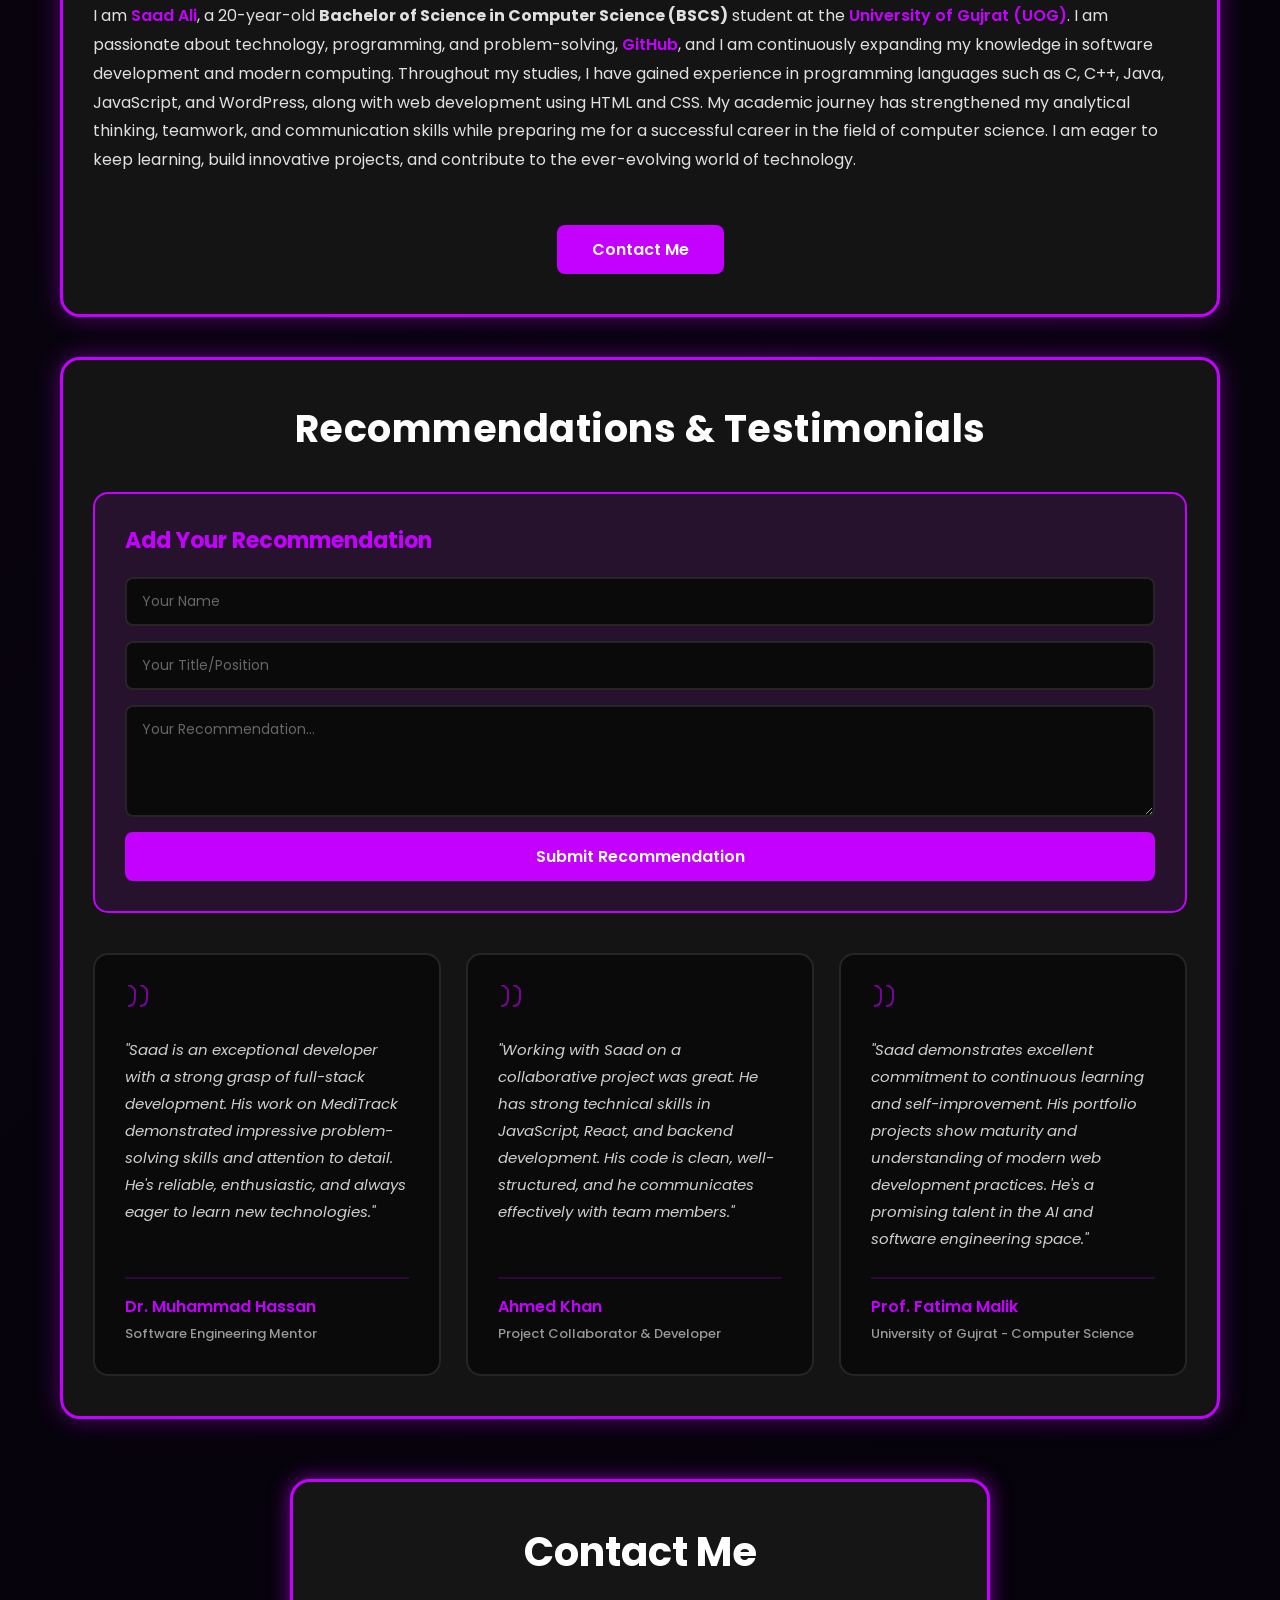
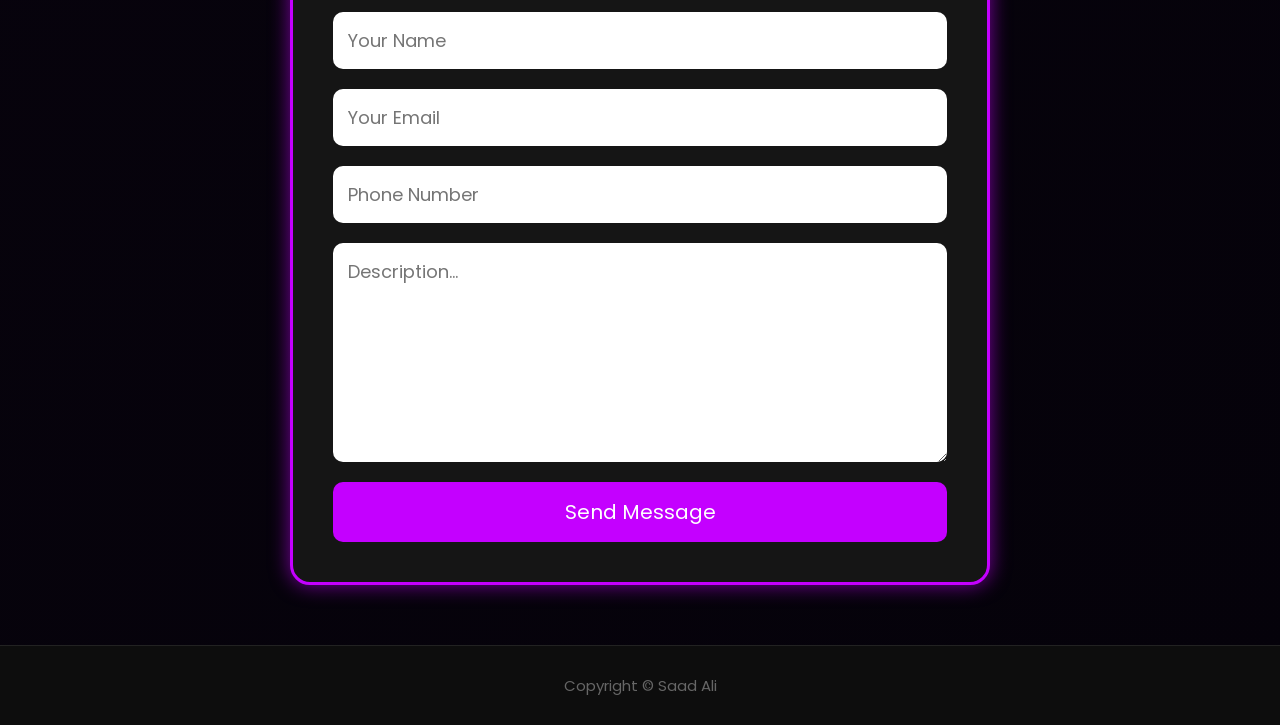
==== commit 21b31a5d: "Add addRecommendation() with showPopup(true), profile_name div, .topmenu:hover and .profile_name CSS" ====
--- a/index.html
+++ b/index.html
@@ -25,11 +25,11 @@
         </div>
 
         <nav class="navLink">
-            <a href="#about" class="about">About Me</a>
-            <a href="#projects" class="projects">Project Details</a>
-            <a href="#home" class="home">Skills</a>
-            <a href="#recommendations" class="recommendations">Recommendations</a>
-            <a href="#contact" class="contact">Contact Me</a>
+            <a href="#about" class="about topmenu">About Me</a>
+            <a href="#projects" class="projects topmenu">Project Details</a>
+            <a href="#home" class="home topmenu">Skills</a>
+            <a href="#recommendations" class="recommendations topmenu">Recommendations</a>
+            <a href="#contact" class="contact topmenu">Contact Me</a>
         </nav>
 
     </header>
@@ -46,6 +46,7 @@
 
                 <div class="hero-right">
                     <h1>Hi, I'm <span>Saad Ali</span></h1>
+                    <div class="profile_name">Saad Ali</div>
                     <h3>Computer Science Student | Future AI Engineer</h3>
                     <p>
                         Welcome to my portfolio! I am passionate about building modern
--- a/CSS/style.css
+++ b/CSS/style.css
@@ -82,7 +82,8 @@
     transition: all 0.3s ease;
 }
 
-.navLink a:hover{
+.navLink a:hover,
+.topmenu:hover {
     color: #c400ff;
     text-shadow: 0 0 10px rgba(196, 0, 255, 0.6);
     font-weight: bold;
@@ -90,16 +91,22 @@
 }
 
 /* Profile name styling */
-.hero-right h1 span,
+.profile_name {
+    color: #e0e0e0;
+    font-size: 20px;
+    font-weight: 600;
+    letter-spacing: 1px;
+    margin-bottom: 8px;
+}
+
+.hero-right h1 span {
+    color: #c400ff;
+}
+
 .Navh2Link {
     font-weight: 700;
     color: white;
 }
-
-.hero-right h1 span {
-    color: #c400ff;
-}
-
 
 .main{
     flex: 1;
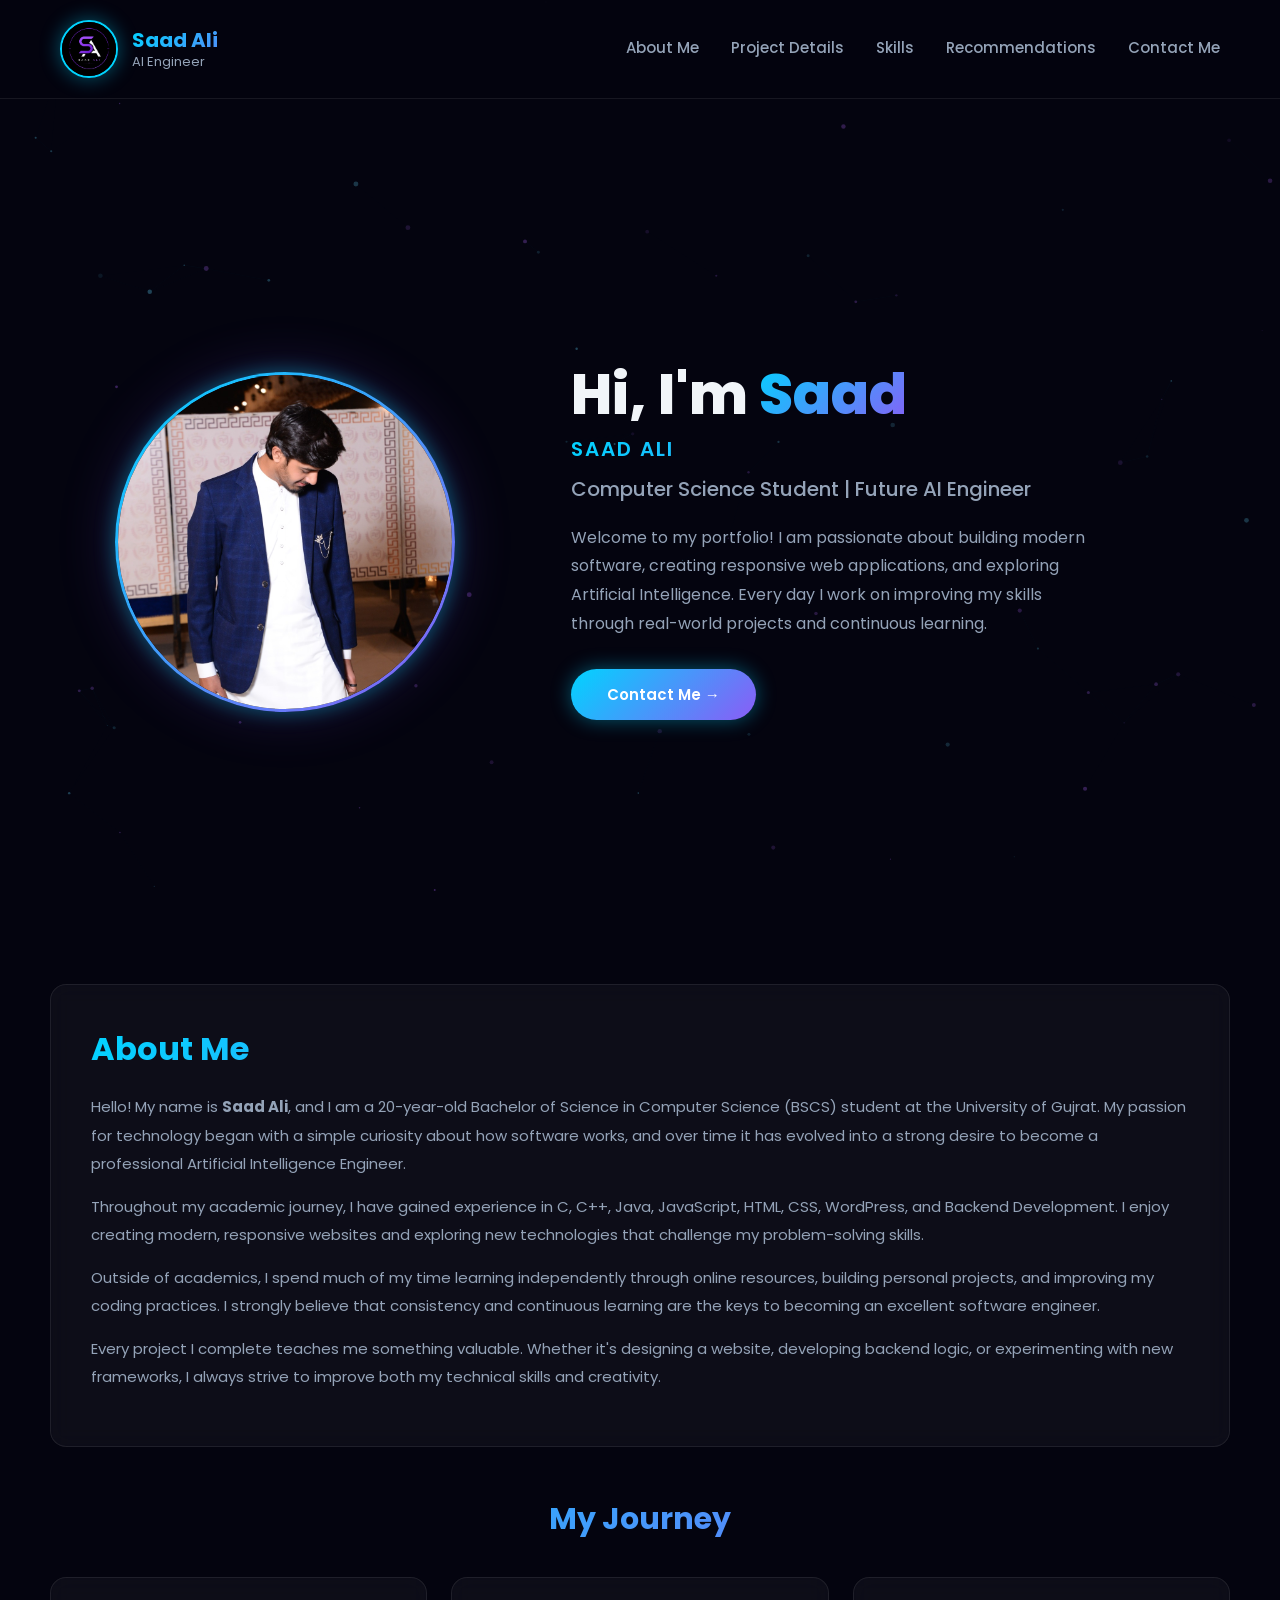
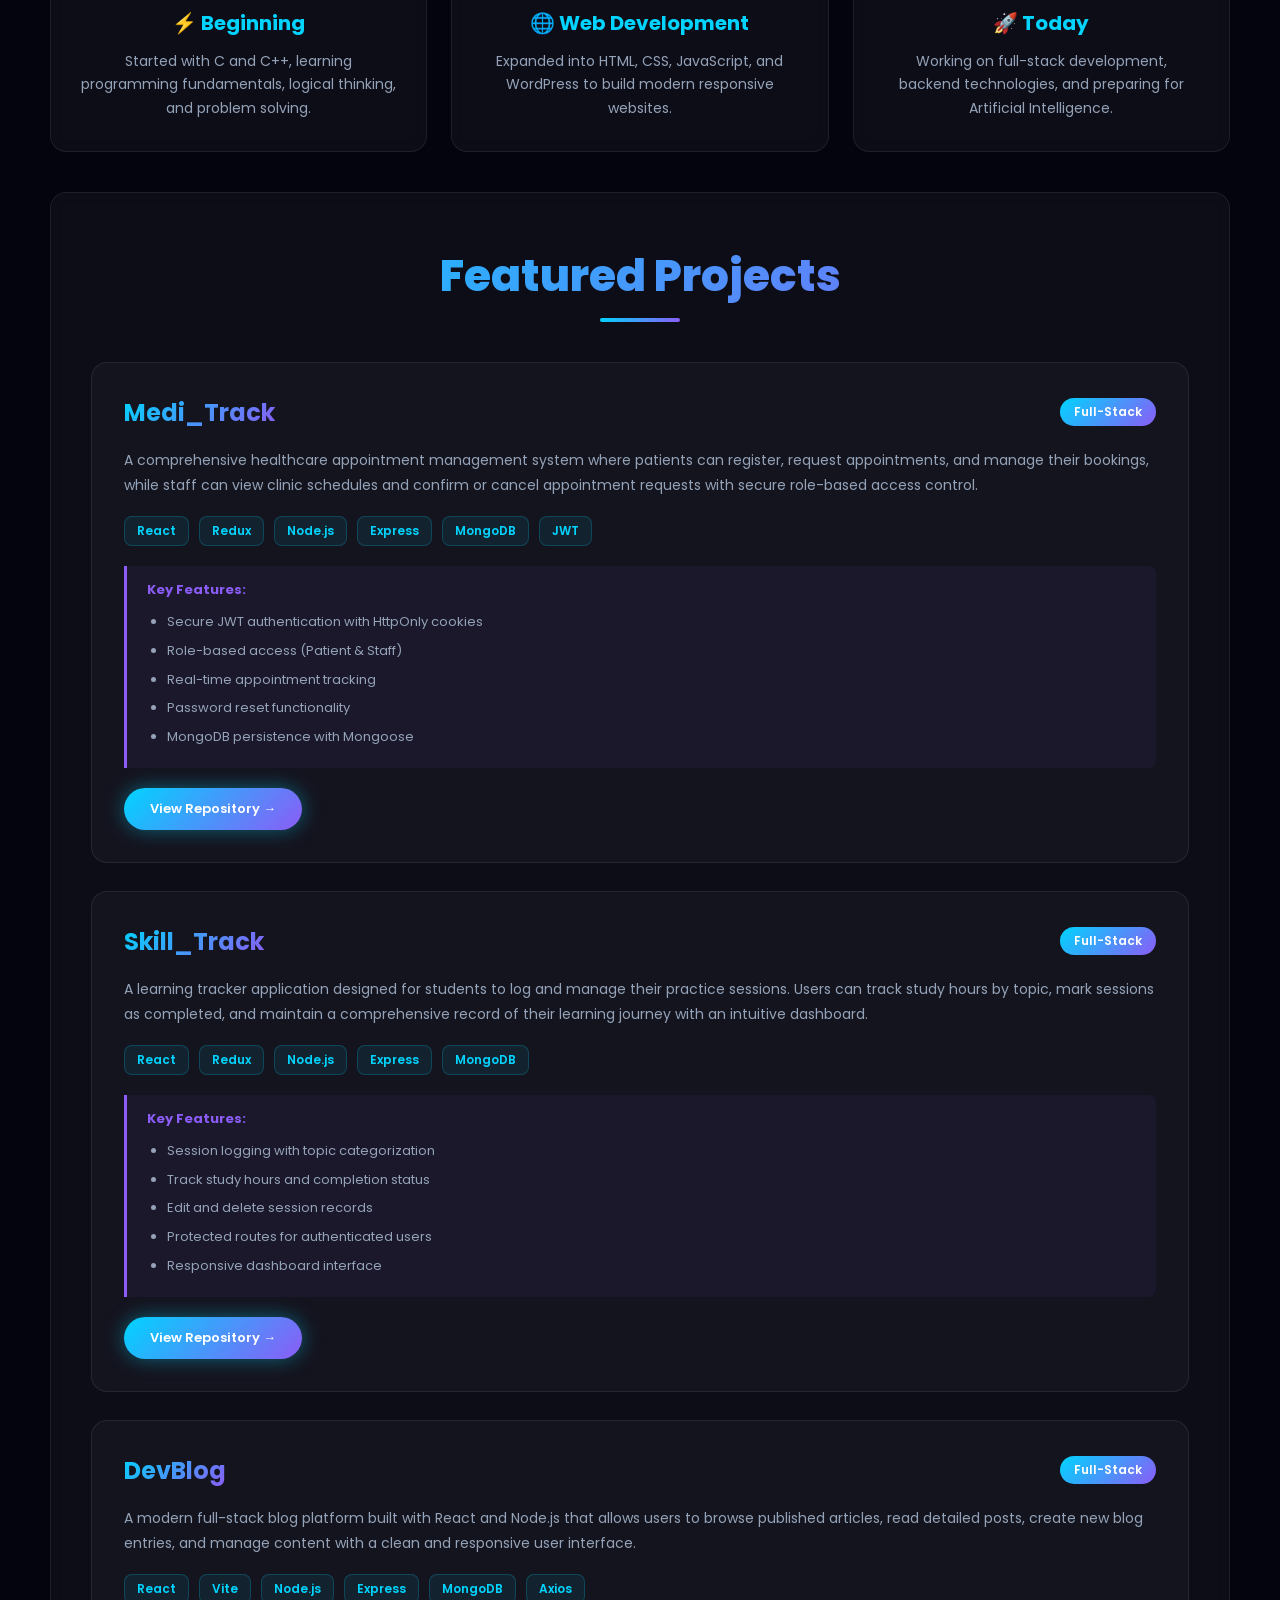
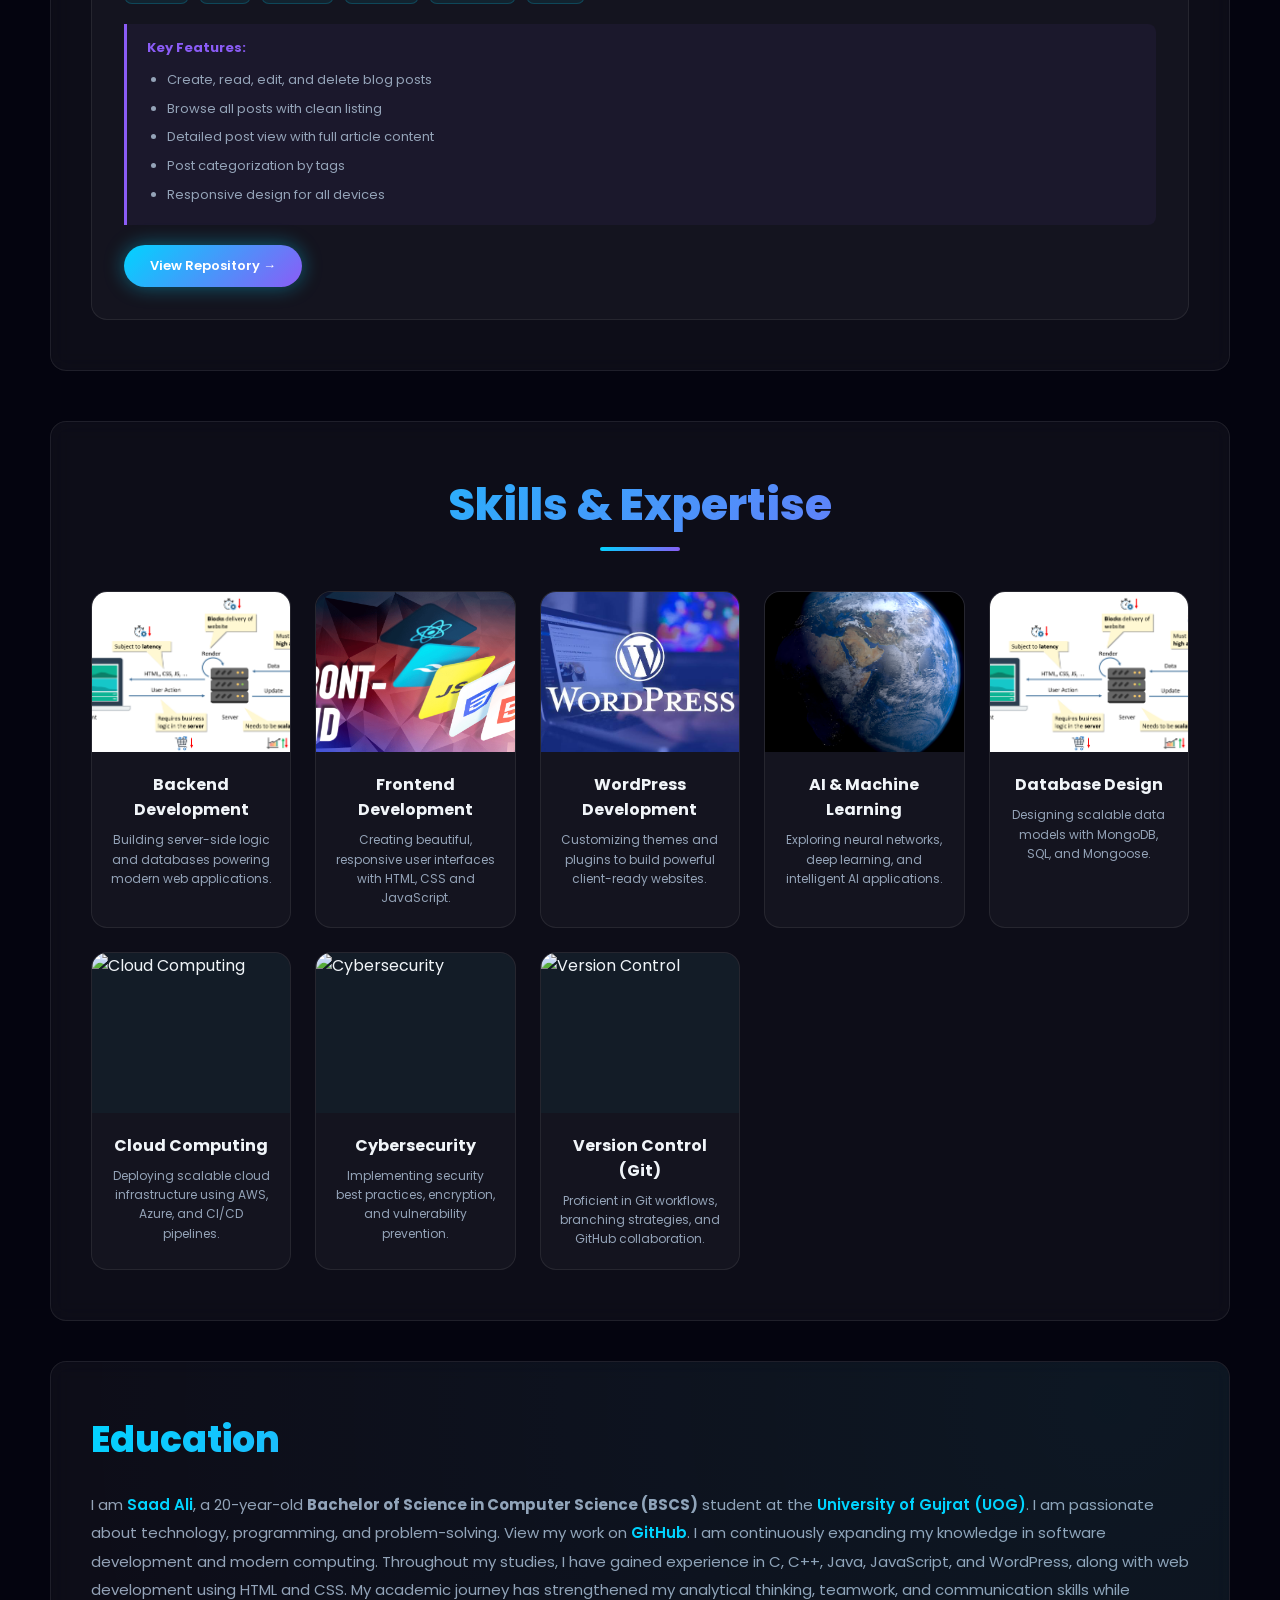
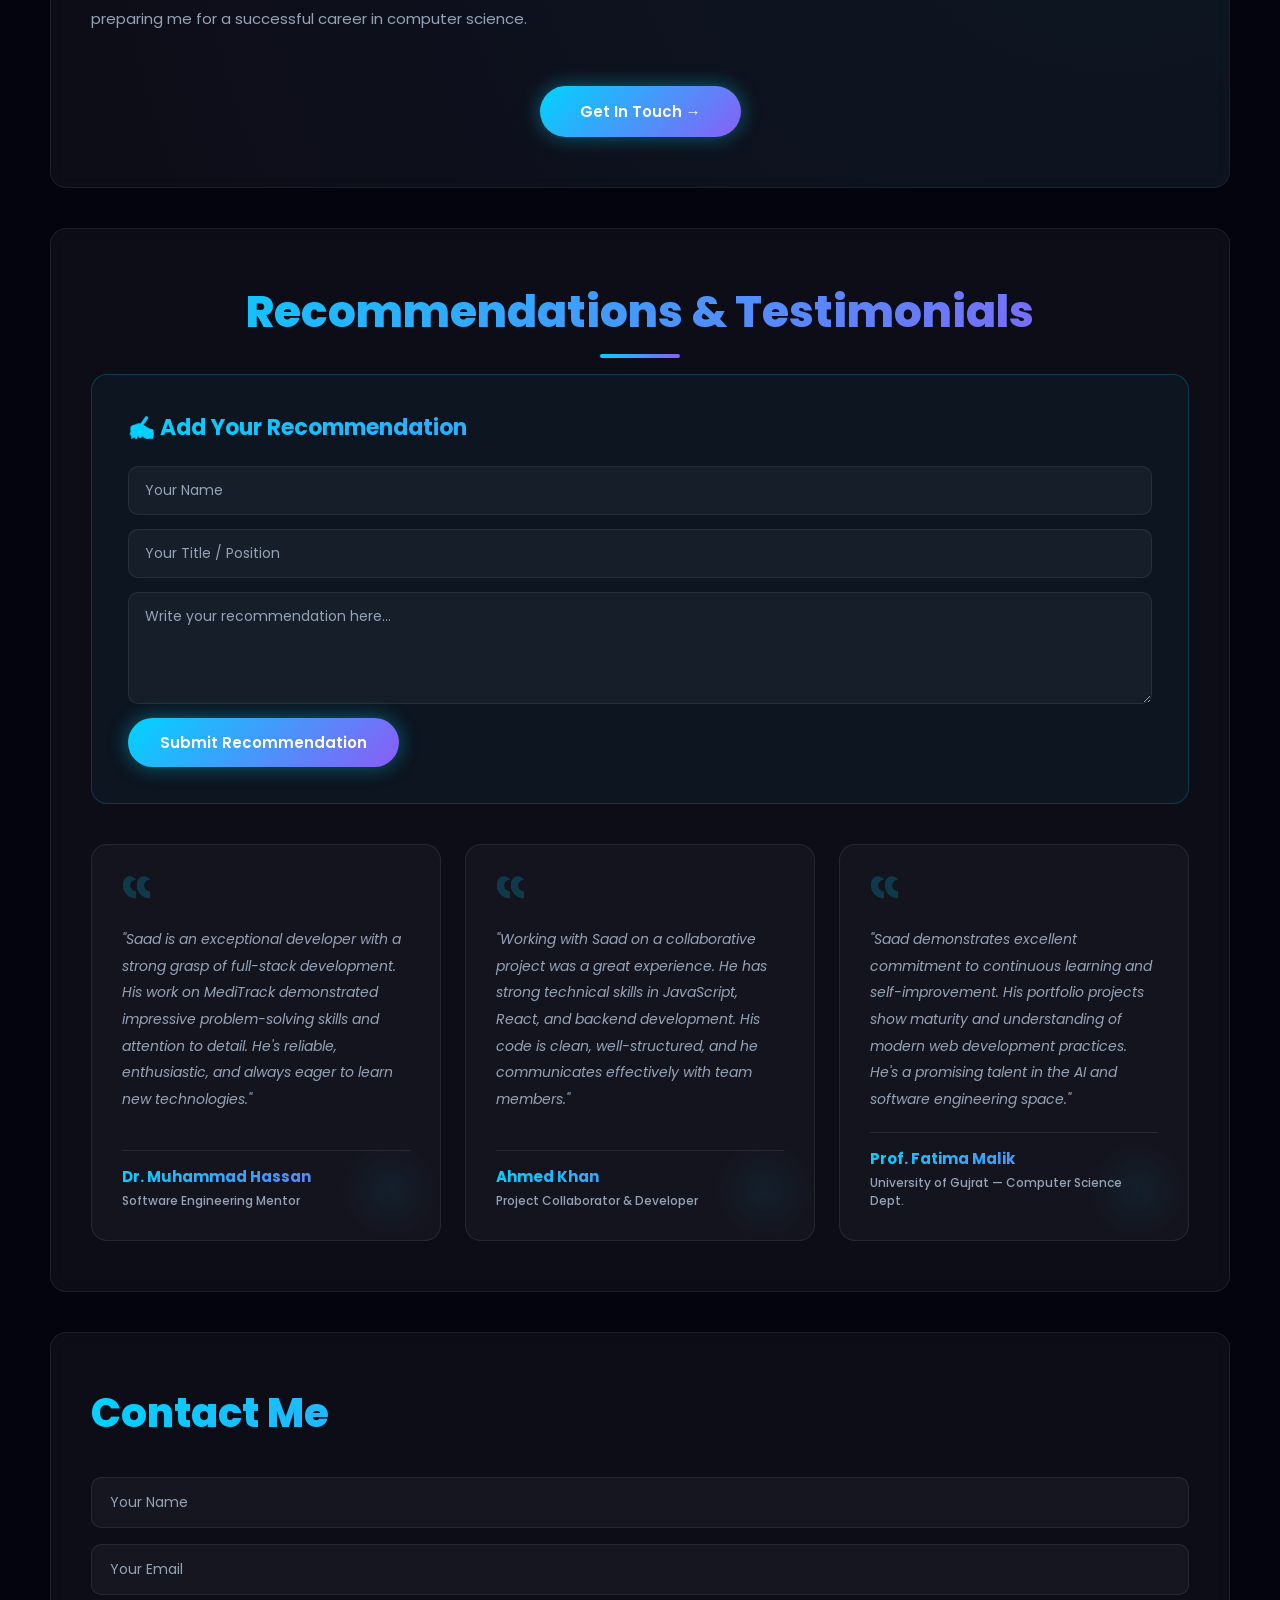
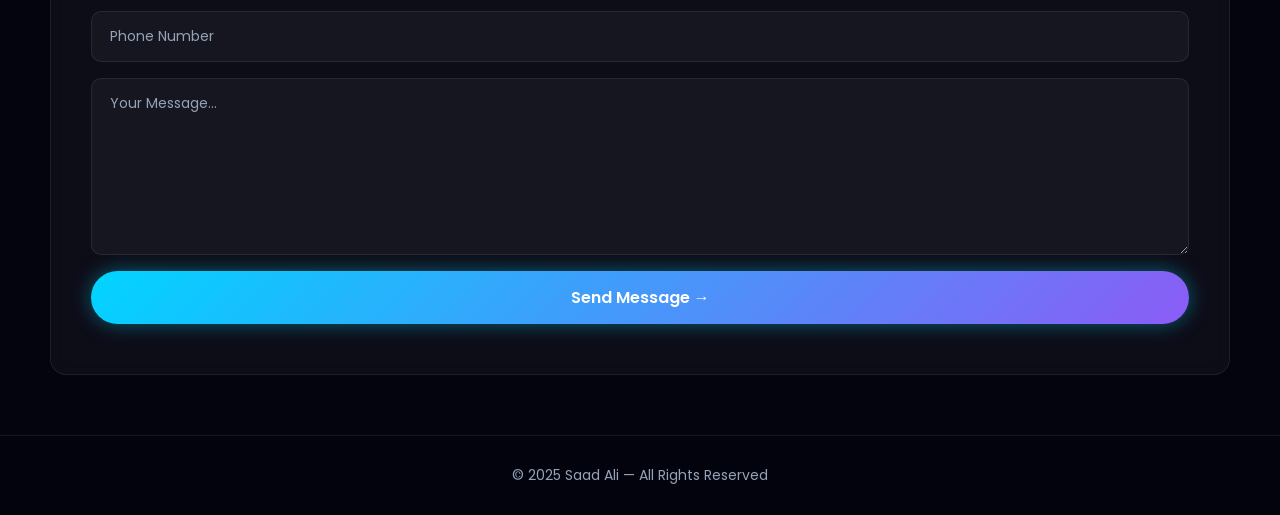
==== commit c5530b26: "Complete redesign: cyan/purple theme, glassmorphism, particles, typing animation, scroll reveal" ====
--- a/index.html
+++ b/index.html
@@ -4,48 +4,46 @@
     <meta charset="UTF-8">
     <meta name="viewport" content="width=device-width, initial-scale=1.0">
     <title>Saad Ali | Portfolio</title>
-
     <link rel="stylesheet" href="CSS/style.css">
-
-    <link href="https://fonts.googleapis.com/css2?family=Poppins:wght@300;400;500;600;700&display=swap" rel="stylesheet">
+    <link href="https://fonts.googleapis.com/css2?family=Poppins:wght@300;400;500;600;700;800&display=swap" rel="stylesheet">
 </head>
 <body>
 
+    <!-- Particle Background -->
+    <canvas id="particles-canvas"></canvas>
+
     <header class="header">
-
         <div class="header-logo">
             <img src="images/logo.png" alt="Logo" class="img1">
-
             <h2 class="Navh2">
-                <a href="#home" class="Navh2Link" id="homeIcon">
+                <a href="#about" class="Navh2Link" id="homeIcon">
                     Saad Ali <br>
                     <span>AI Engineer</span>
                 </a>
             </h2>
         </div>
 
-        <nav class="navLink">
-            <a href="#about" class="about topmenu">About Me</a>
-            <a href="#projects" class="projects topmenu">Project Details</a>
-            <a href="#home" class="home topmenu">Skills</a>
+        <nav class="topmenu">
+            <a href="#about"           class="about topmenu">About Me</a>
+            <a href="#projects"        class="projects topmenu">Project Details</a>
+            <a href="#home"            class="home topmenu">Skills</a>
             <a href="#recommendations" class="recommendations topmenu">Recommendations</a>
-            <a href="#contact" class="contact topmenu">Contact Me</a>
+            <a href="#contact"         class="contact topmenu">Contact Me</a>
         </nav>
-
     </header>
 
     <main class="main">
 
-        <!-- about -->
+        <!-- ===== ABOUT ===== -->
         <section id="about" class="about-page">
 
-            <section class="hero">
+            <section class="hero reveal">
                 <div class="hero-left">
                     <img src="images/profile.jpeg" alt="Saad Ali">
                 </div>
 
                 <div class="hero-right">
-                    <h1>Hi, I'm <span>Saad Ali</span></h1>
+                    <h1>Hi, I'm <span id="typed-text"></span></h1>
                     <div class="profile_name">Saad Ali</div>
                     <h3>Computer Science Student | Future AI Engineer</h3>
                     <p>
@@ -54,11 +52,11 @@
                         Artificial Intelligence. Every day I work on improving my skills
                         through real-world projects and continuous learning.
                     </p>
-                    <a href="#contact" class="hero-btn">Contact Me</a>
+                    <a href="#contact" class="hero-btn">Contact Me →</a>
                 </div>
             </section>
 
-            <section class="about-me">
+            <section class="about-me reveal">
                 <h2>About Me</h2>
                 <p>
                     Hello! My name is <strong>Saad Ali</strong>, and I am a 20-year-old Bachelor of Science in
@@ -83,19 +81,19 @@
                 </p>
             </section>
 
-            <section class="journey">
+            <section class="journey reveal">
                 <h2>My Journey</h2>
                 <div class="journey-container">
                     <div class="journey-card">
-                        <h3>Beginning</h3>
+                        <h3>⚡ Beginning</h3>
                         <p>Started with C and C++, learning programming fundamentals, logical thinking, and problem solving.</p>
                     </div>
                     <div class="journey-card">
-                        <h3>Web Development</h3>
+                        <h3>🌐 Web Development</h3>
                         <p>Expanded into HTML, CSS, JavaScript, and WordPress to build modern responsive websites.</p>
                     </div>
                     <div class="journey-card">
-                        <h3>Today</h3>
+                        <h3>🚀 Today</h3>
                         <p>Working on full-stack development, backend technologies, and preparing for Artificial Intelligence.</p>
                     </div>
                 </div>
@@ -103,20 +101,21 @@
 
         </section>
 
-<!-- projects -->
-        <section id="projects" class="projects-section">
+        <!-- ===== PROJECTS ===== -->
+        <section id="projects" class="projects-section reveal">
             <h2 class="projectsH2">Featured Projects</h2>
-            
+            <div class="section-divider"></div>
+
             <div class="projects-container">
-                
-                <div class="project-card">
+
+                <div class="project-card project">
                     <div class="project-header">
                         <h3>Medi_Track</h3>
                         <span class="project-badge">Full-Stack</span>
                     </div>
                     <p class="project-description">
-                        A comprehensive healthcare appointment management system where patients can register, 
-                        request appointments, and manage their bookings, while staff can view clinic schedules 
+                        A comprehensive healthcare appointment management system where patients can register,
+                        request appointments, and manage their bookings, while staff can view clinic schedules
                         and confirm or cancel appointment requests with secure role-based access control.
                     </p>
                     <div class="project-tech">
@@ -131,25 +130,25 @@
                         <p><strong>Key Features:</strong></p>
                         <ul>
                             <li>Secure JWT authentication with HttpOnly cookies</li>
-                            <li>Role-based access (Patient & Staff)</li>
+                            <li>Role-based access (Patient &amp; Staff)</li>
                             <li>Real-time appointment tracking</li>
                             <li>Password reset functionality</li>
                             <li>MongoDB persistence with Mongoose</li>
                         </ul>
                     </div>
                     <div class="project-links">
-                        <a href="https://github.com/simplysaadali/Medi_Track" target="_blank" class="project-btn">View Repository</a>
-                    </div>
-                </div>
-
-                <div class="project-card">
+                        <a href="https://github.com/simplysaadali/Medi_Track" target="_blank" class="project-btn">View Repository →</a>
+                    </div>
+                </div>
+
+                <div class="project-card project">
                     <div class="project-header">
                         <h3>Skill_Track</h3>
                         <span class="project-badge">Full-Stack</span>
                     </div>
                     <p class="project-description">
-                        A learning tracker application designed for students to log and manage their practice sessions. 
-                        Users can track study hours by topic, mark sessions as completed, and maintain a comprehensive 
+                        A learning tracker application designed for students to log and manage their practice sessions.
+                        Users can track study hours by topic, mark sessions as completed, and maintain a comprehensive
                         record of their learning journey with an intuitive dashboard.
                     </p>
                     <div class="project-tech">
@@ -170,17 +169,17 @@
                         </ul>
                     </div>
                     <div class="project-links">
-                        <a href="https://github.com/simplysaadali/Skill_Track" target="_blank" class="project-btn">View Repository</a>
-                    </div>
-                </div>
-
-                <div class="project-card">
+                        <a href="https://github.com/simplysaadali/Skill_Track" target="_blank" class="project-btn">View Repository →</a>
+                    </div>
+                </div>
+
+                <div class="project-card project">
                     <div class="project-header">
                         <h3>DevBlog</h3>
                         <span class="project-badge">Full-Stack</span>
                     </div>
                     <p class="project-description">
-                        A modern full-stack blog platform built with React and Node.js that allows users to browse published articles, 
+                        A modern full-stack blog platform built with React and Node.js that allows users to browse published articles,
                         read detailed posts, create new blog entries, and manage content with a clean and responsive user interface.
                     </p>
                     <div class="project-tech">
@@ -202,17 +201,17 @@
                         </ul>
                     </div>
                     <div class="project-links">
-                        <a href="https://github.com/simplysaadali/Blog_App" target="_blank" class="project-btn">View Repository</a>
+                        <a href="https://github.com/simplysaadali/Blog_App" target="_blank" class="project-btn">View Repository →</a>
                     </div>
                 </div>
 
             </div>
         </section>
 
-<!-- skills -->
-        <section id="home" class="skills-section">
-
-            <h2 class="skillsH2">Skills</h2>
+        <!-- ===== SKILLS ===== -->
+        <section id="home" class="skills-section reveal">
+            <h2 class="skillsH2">Skills &amp; Expertise</h2>
+            <div class="section-divider"></div>
 
             <div class="container">
 
@@ -222,9 +221,7 @@
                     </div>
                     <div class="lower1">
                         <h2>Backend Development</h2>
-                        <p>
-                            Backend development involves building and maintaining the server-side logic and databases that power web applications.
-                        </p>
+                        <p>Building server-side logic and databases powering modern web applications.</p>
                     </div>
                 </div>
 
@@ -234,9 +231,7 @@
                     </div>
                     <div class="lower1">
                         <h2>Frontend Development</h2>
-                        <p>
-                            Frontend development involves creating the user interface and user experience of web applications using HTML, CSS, and JavaScript.
-                        </p>
+                        <p>Creating beautiful, responsive user interfaces with HTML, CSS and JavaScript.</p>
                     </div>
                 </div>
 
@@ -246,9 +241,7 @@
                     </div>
                     <div class="lower1">
                         <h2>WordPress Development</h2>
-                        <p>
-                            WordPress is a popular content management system used for building websites and blogs. WordPress development involves customizing themes, plugins, and functionality to meet specific client needs.
-                        </p>
+                        <p>Customizing themes and plugins to build powerful client-ready websites.</p>
                     </div>
                 </div>
 
@@ -257,10 +250,8 @@
                         <img src="images/earth.png" class="imgLand" alt="AI/ML">
                     </div>
                     <div class="lower1">
-                        <h2>AI & Machine Learning</h2>
-                        <p>
-                            Artificial Intelligence and Machine Learning involve building intelligent systems that learn from data and make predictions. I'm exploring neural networks, deep learning, and AI applications.
-                        </p>
+                        <h2>AI &amp; Machine Learning</h2>
+                        <p>Exploring neural networks, deep learning, and intelligent AI applications.</p>
                     </div>
                 </div>
 
@@ -270,9 +261,7 @@
                     </div>
                     <div class="lower1">
                         <h2>Database Design</h2>
-                        <p>
-                            Database design involves creating efficient data models and managing complex data structures. I work with MongoDB, SQL, and design scalable database architectures for applications.
-                        </p>
+                        <p>Designing scalable data models with MongoDB, SQL, and Mongoose.</p>
                     </div>
                 </div>
 
@@ -282,9 +271,7 @@
                     </div>
                     <div class="lower1">
                         <h2>Cloud Computing</h2>
-                        <p>
-                            Designing and deploying scalable cloud infrastructure using platforms like AWS and Azure, including serverless functions, CI/CD pipelines, and containerized deployments.
-                        </p>
+                        <p>Deploying scalable cloud infrastructure using AWS, Azure, and CI/CD pipelines.</p>
                     </div>
                 </div>
 
@@ -294,9 +281,7 @@
                     </div>
                     <div class="lower1">
                         <h2>Cybersecurity</h2>
-                        <p>
-                            Implementing security best practices including authentication, encryption, input validation, and protecting web applications from common vulnerabilities like XSS and SQL injection.
-                        </p>
+                        <p>Implementing security best practices, encryption, and vulnerability prevention.</p>
                     </div>
                 </div>
 
@@ -306,61 +291,59 @@
                     </div>
                     <div class="lower1">
                         <h2>Version Control (Git)</h2>
-                        <p>
-                            Proficient in Git workflows including branching strategies, pull requests, merge conflict resolution, and collaborating on open-source and team projects via GitHub.
-                        </p>
+                        <p>Proficient in Git workflows, branching strategies, and GitHub collaboration.</p>
                     </div>
                 </div>
 
             </div>
         </section>
 
-        <section class="education-sec">
+        <section class="education-sec reveal">
             <h2>Education</h2>
             <p>
                 I am <strong><a href="https://www.linkedin.com/in/saad-ali-028574352" target="_blank" class="linksaad">Saad Ali</a></strong>,
                 a 20-year-old <strong>Bachelor of Science in Computer Science (BSCS)</strong> student at the
                 <strong><a href="https://www.uog.edu.pk" target="_blank" class="linkUOG">University of Gujrat (UOG)</a></strong>.
-                I am passionate about technology, programming, and problem-solving,
-                <strong><a href="https://github.com/simplysaadali" target="_blank" class="linksaad">GitHub</a></strong>,
-                and I am continuously expanding my knowledge in software development and modern computing.
-                Throughout my studies, I have gained experience in programming languages such as C, C++, Java, JavaScript, and WordPress,
+                I am passionate about technology, programming, and problem-solving.
+                View my work on <strong><a href="https://github.com/simplysaadali" target="_blank" class="linksaad">GitHub</a></strong>.
+                I am continuously expanding my knowledge in software development and modern computing.
+                Throughout my studies, I have gained experience in C, C++, Java, JavaScript, and WordPress,
                 along with web development using HTML and CSS. My academic journey has strengthened my analytical thinking, teamwork, and
-                communication skills while preparing me for a successful career in the field of computer science. I am eager to keep learning,
-                build innovative projects, and contribute to the ever-evolving world of technology.
+                communication skills while preparing me for a successful career in computer science.
             </p>
             <br>
-            <button><a href="#contact" class="linkBTN">Contact Me</a></button>
-        </section>
-
-<!-- recommendations -->
-        <section id="recommendations" class="recommendations-section">
-            <h2 class="recommendationsH2">Recommendations & Testimonials</h2>
-            
+            <button><a href="#contact" class="linkBTN">Get In Touch →</a></button>
+        </section>
+
+        <!-- ===== RECOMMENDATIONS ===== -->
+        <section id="recommendations" class="recommendations-section reveal">
+            <h2 class="recommendationsH2">Recommendations &amp; Testimonials</h2>
+            <div class="section-divider"></div>
+
             <div class="add-recommendation-form">
-                <h3>Add Your Recommendation</h3>
+                <h3>✍️ Add Your Recommendation</h3>
                 <form id="recommendationForm">
                     <input type="text" id="recommendName" placeholder="Your Name" required>
-                    <input type="text" id="recommendTitle" placeholder="Your Title/Position" required>
-                    <textarea id="recommendText" placeholder="Your Recommendation..." required rows="4"></textarea>
+                    <input type="text" id="recommendTitle" placeholder="Your Title / Position" required>
+                    <textarea id="recommendText" placeholder="Write your recommendation here..." required rows="4"></textarea>
                     <button type="submit" class="submit-btn">Submit Recommendation</button>
                 </form>
             </div>
-            
+
             <div class="recommendations-container" id="recommendationsContainer">
-                
-                <div class="recommendation-card">
+
+                <div class="recommendation-card recommendation">
                     <div class="recommendation-header">
                         <div class="quote-icon">
-                            <svg width="24" height="24" viewBox="0 0 24 24" fill="none" stroke="currentColor" stroke-width="2">
-                                <path d="M3 21c3 0 7-1 7-8V5c0-1.25-4.716-5-7-5"></path>
-                                <path d="M15 21c3 0 7-1 7-8V5c0-1.25-4.716-5-7-5"></path>
+                            <svg width="28" height="28" viewBox="0 0 24 24" fill="currentColor">
+                                <path d="M11.9996 4.00001C9.2372 4.00001 6.99961 6.23759 6.99961 9.00001C6.99961 11.7624 9.2372 14 11.9996 14V20C8.68594 20 5.52231 18.5358 3.37236 16.0168C1.22241 13.4979 0.295423 10.1896 0.878265 6.96464C1.46111 3.73966 3.50004 0.999986 6.39941 0.999986C9.29879 0.999986 11.9996 3.27329 11.9996 4.00001Z" opacity="0.4"/>
+                                <path d="M23.9996 4.00001C21.2372 4.00001 18.9996 6.23759 18.9996 9.00001C18.9996 11.7624 21.2372 14 23.9996 14V20C20.6859 20 17.5223 18.5358 15.3724 16.0168C13.2224 13.4979 12.2954 10.1896 12.8783 6.96464C13.4611 3.73966 15.5 0.999986 18.3994 0.999986C21.2988 0.999986 23.9996 3.27329 23.9996 4.00001Z" opacity="0.4"/>
                             </svg>
                         </div>
                     </div>
                     <p class="recommendation-text">
-                        "Saad is an exceptional developer with a strong grasp of full-stack development. His work on MediTrack 
-                        demonstrated impressive problem-solving skills and attention to detail. He's reliable, enthusiastic, 
+                        "Saad is an exceptional developer with a strong grasp of full-stack development. His work on MediTrack
+                        demonstrated impressive problem-solving skills and attention to detail. He's reliable, enthusiastic,
                         and always eager to learn new technologies."
                     </p>
                     <div class="recommendation-author">
@@ -371,46 +354,45 @@
                     </div>
                 </div>
 
-                <div class="recommendation-card">
+                <div class="recommendation-card recommendation">
                     <div class="recommendation-header">
                         <div class="quote-icon">
-                            <svg width="24" height="24" viewBox="0 0 24 24" fill="none" stroke="currentColor" stroke-width="2">
-                                <path d="M3 21c3 0 7-1 7-8V5c0-1.25-4.716-5-7-5"></path>
-                                <path d="M15 21c3 0 7-1 7-8V5c0-1.25-4.716-5-7-5"></path>
+                            <svg width="28" height="28" viewBox="0 0 24 24" fill="currentColor">
+                                <path d="M11.9996 4.00001C9.2372 4.00001 6.99961 6.23759 6.99961 9.00001C6.99961 11.7624 9.2372 14 11.9996 14V20C8.68594 20 5.52231 18.5358 3.37236 16.0168C1.22241 13.4979 0.295423 10.1896 0.878265 6.96464C1.46111 3.73966 3.50004 0.999986 6.39941 0.999986C9.29879 0.999986 11.9996 3.27329 11.9996 4.00001Z" opacity="0.4"/>
+                                <path d="M23.9996 4.00001C21.2372 4.00001 18.9996 6.23759 18.9996 9.00001C18.9996 11.7624 21.2372 14 23.9996 14V20C20.6859 20 17.5223 18.5358 15.3724 16.0168C13.2224 13.4979 12.2954 10.1896 12.8783 6.96464C13.4611 3.73966 15.5 0.999986 18.3994 0.999986C21.2988 0.999986 23.9996 3.27329 23.9996 4.00001Z" opacity="0.4"/>
                             </svg>
                         </div>
                     </div>
                     <p class="recommendation-text">
-                        "Working with Saad on a collaborative project was great. He has strong technical skills in JavaScript, 
-                        React, and backend development. His code is clean, well-structured, and he communicates effectively 
-                        with team members."
+                        "Working with Saad on a collaborative project was a great experience. He has strong technical skills in JavaScript,
+                        React, and backend development. His code is clean, well-structured, and he communicates effectively with team members."
                     </p>
                     <div class="recommendation-author">
                         <div class="author-info">
                             <h4>Ahmed Khan</h4>
-                            <p>Project Collaborator & Developer</p>
-                        </div>
-                    </div>
-                </div>
-
-                <div class="recommendation-card">
+                            <p>Project Collaborator &amp; Developer</p>
+                        </div>
+                    </div>
+                </div>
+
+                <div class="recommendation-card recommendation">
                     <div class="recommendation-header">
                         <div class="quote-icon">
-                            <svg width="24" height="24" viewBox="0 0 24 24" fill="none" stroke="currentColor" stroke-width="2">
-                                <path d="M3 21c3 0 7-1 7-8V5c0-1.25-4.716-5-7-5"></path>
-                                <path d="M15 21c3 0 7-1 7-8V5c0-1.25-4.716-5-7-5"></path>
+                            <svg width="28" height="28" viewBox="0 0 24 24" fill="currentColor">
+                                <path d="M11.9996 4.00001C9.2372 4.00001 6.99961 6.23759 6.99961 9.00001C6.99961 11.7624 9.2372 14 11.9996 14V20C8.68594 20 5.52231 18.5358 3.37236 16.0168C1.22241 13.4979 0.295423 10.1896 0.878265 6.96464C1.46111 3.73966 3.50004 0.999986 6.39941 0.999986C9.29879 0.999986 11.9996 3.27329 11.9996 4.00001Z" opacity="0.4"/>
+                                <path d="M23.9996 4.00001C21.2372 4.00001 18.9996 6.23759 18.9996 9.00001C18.9996 11.7624 21.2372 14 23.9996 14V20C20.6859 20 17.5223 18.5358 15.3724 16.0168C13.2224 13.4979 12.2954 10.1896 12.8783 6.96464C13.4611 3.73966 15.5 0.999986 18.3994 0.999986C21.2988 0.999986 23.9996 3.27329 23.9996 4.00001Z" opacity="0.4"/>
                             </svg>
                         </div>
                     </div>
                     <p class="recommendation-text">
-                        "Saad demonstrates excellent commitment to continuous learning and self-improvement. His portfolio 
-                        projects show maturity and understanding of modern web development practices. He's a promising talent 
+                        "Saad demonstrates excellent commitment to continuous learning and self-improvement. His portfolio
+                        projects show maturity and understanding of modern web development practices. He's a promising talent
                         in the AI and software engineering space."
                     </p>
                     <div class="recommendation-author">
                         <div class="author-info">
                             <h4>Prof. Fatima Malik</h4>
-                            <p>University of Gujrat - Computer Science</p>
+                            <p>University of Gujrat — Computer Science Dept.</p>
                         </div>
                     </div>
                 </div>
@@ -418,45 +400,42 @@
             </div>
         </section>
 
-<!-- contact -->
-        <section id="contact" class="contact-page">
-
+        <!-- ===== CONTACT ===== -->
+        <section id="contact" class="contact-page reveal">
             <section class="contactSection">
                 <h1>Contact Me</h1>
-
                 <form>
-                    <input type="text" placeholder="Your Name" required>
-                    <input type="email" placeholder="Your Email" required>
-                    <input type="tel" placeholder="Phone Number" required>
-                    <textarea rows="7" placeholder="Description..." required></textarea>
-                    <button type="submit">Send Message</button>
+                    <input type="text"  placeholder="Your Name"     required>
+                    <input type="email" placeholder="Your Email"    required>
+                    <input type="tel"   placeholder="Phone Number"  required>
+                    <textarea rows="7"  placeholder="Your Message..." required></textarea>
+                    <button type="submit">Send Message →</button>
                 </form>
             </section>
-
         </section>
 
     </main>
 
     <footer class="footer">
-        Copyright © Saad Ali
+        &copy; 2025 Saad Ali — All Rights Reserved
     </footer>
 
-    <!-- Popup Modal for Recommendation Submission -->
+    <!-- Popup Modal -->
     <div id="popupModal" class="popup-modal">
         <div class="popup-content">
             <span class="close-btn">&times;</span>
             <div class="popup-icon">
-                <svg width="48" height="48" viewBox="0 0 24 24" fill="none" stroke="currentColor" stroke-width="2">
+                <svg width="52" height="52" viewBox="0 0 24 24" fill="none" stroke="currentColor" stroke-width="2">
+                    <circle cx="12" cy="12" r="10"></circle>
                     <polyline points="20 6 9 17 4 12"></polyline>
                 </svg>
             </div>
-            <h2>Thank You!</h2>
+            <h2>Thank You! 🎉</h2>
             <p>Your recommendation has been successfully added to the portfolio.</p>
             <button class="popup-btn" onclick="closePopup()">Close</button>
         </div>
     </div>
 
     <script src="JS/script.js"></script>
-
 </body>
-</html>+</html>
--- a/CSS/style.css
+++ b/CSS/style.css
@@ -1,93 +1,253 @@
-*{
+/* ===========================
+   CSS VARIABLES / THEME
+=========================== */
+:root {
+    --bg:         #04040f;
+    --bg-2:       #080818;
+    --bg-card:    rgba(255, 255, 255, 0.04);
+    --border:     rgba(255, 255, 255, 0.08);
+    --primary:    #00d4ff;
+    --secondary:  #8b5cf6;
+    --accent:     #f59e0b;
+    --danger:     #ff6b6b;
+    --gradient:   linear-gradient(135deg, #00d4ff 0%, #8b5cf6 100%);
+    --glow-cyan:  0 0 20px rgba(0, 212, 255, 0.4);
+    --glow-purple:0 0 20px rgba(139, 92, 246, 0.4);
+    --text:       #f1f5f9;
+    --text-muted: #94a3b8;
+    --radius:     16px;
+    --radius-sm:  10px;
+    --transition: all 0.35s cubic-bezier(0.4, 0, 0.2, 1);
+}
+
+/* ===========================
+   RESET
+=========================== */
+*, *::before, *::after {
     margin: 0;
     padding: 0;
     box-sizing: border-box;
     font-family: 'Poppins', sans-serif;
 }
 
-html{
-    scroll-behavior: smooth;
-}
-
-body{
-    background: linear-gradient(135deg, #0c0513 0%, #05020a 100%);
+html { scroll-behavior: smooth; }
+
+body {
+    background: var(--bg);
+    color: var(--text);
     display: flex;
     flex-direction: column;
     min-height: 100vh;
-}
-
-.header{
+    overflow-x: hidden;
+}
+
+/* ===========================
+   CANVAS PARTICLE BG
+=========================== */
+#particles-canvas {
+    position: fixed;
+    top: 0; left: 0;
+    width: 100%; height: 100%;
+    pointer-events: none;
+    z-index: 0;
+    opacity: 0.4;
+}
+
+/* ===========================
+   SCROLLBAR
+=========================== */
+::-webkit-scrollbar { width: 6px; }
+::-webkit-scrollbar-track { background: var(--bg-2); }
+::-webkit-scrollbar-thumb {
+    background: var(--gradient);
+    border-radius: 10px;
+}
+
+/* ===========================
+   HEADER
+=========================== */
+.header {
     display: flex;
     flex-wrap: wrap;
     justify-content: space-between;
     align-items: center;
-    background: #0d0d0d;
-    border-bottom: 2px solid #c400ff;
-    padding: clamp(12px, 4vw, 20px) clamp(10px, 5vw, 50px);
-    gap: clamp(10px, 3vw, 15px);
-}
-
-.header-logo{
+    background: rgba(4, 4, 15, 0.85);
+    backdrop-filter: blur(20px);
+    -webkit-backdrop-filter: blur(20px);
+    border-bottom: 1px solid var(--border);
+    padding: clamp(12px, 3vw, 20px) clamp(16px, 5vw, 60px);
+    gap: 12px;
+    position: sticky;
+    top: 0;
+    z-index: 1000;
+}
+
+.header-logo {
     display: flex;
     align-items: center;
-    gap: 15px;
-    max-width: 100%;
-}
-
-.img1{
-    width: clamp(45px, 8vw, 65px);
-    height: clamp(45px, 8vw, 65px);
+    gap: 14px;
+}
+
+.img1 {
+    width: clamp(42px, 7vw, 58px);
+    height: clamp(42px, 7vw, 58px);
     object-fit: contain;
-    flex-shrink: 0;
-}
-
-.Navh2{
-    color: white;
-    font-size: clamp(15px, 4.5vw, 20px);
+    border-radius: 50%;
+    border: 2px solid var(--primary);
+    box-shadow: var(--glow-cyan);
+}
+
+.Navh2 {
+    font-size: clamp(14px, 4vw, 20px);
     line-height: 1.2;
 }
 
-.Navh2Link{
-    color: white;
+.Navh2Link {
+    color: var(--text);
     text-decoration: none;
     font-weight: 700;
     word-break: break-word;
-}
-
-.Navh2Link span{
-    color: #c400ff;
-    font-size: clamp(11px, 3vw, 14px);
+    background: var(--gradient);
+    -webkit-background-clip: text;
+    -webkit-text-fill-color: transparent;
+    background-clip: text;
+}
+
+.Navh2Link span {
+    font-size: clamp(10px, 2.5vw, 13px);
     font-weight: 400;
     display: block;
     margin-top: 2px;
-}
-
-.Navh2Link:hover{
-    text-shadow: 0 0 10px #c400ff;
-}
-
-.navLink{
+    background: none;
+    -webkit-text-fill-color: var(--text-muted);
+    color: var(--text-muted);
+}
+
+.Navh2Link:hover { filter: brightness(1.2); }
+
+/* ===========================
+   NAV / TOPMENU
+=========================== */
+.topmenu {
     display: flex;
     flex-wrap: wrap;
     justify-content: center;
-    gap: clamp(15px, 3vw, 40px);
-}
-
-.navLink a{
-    color: white;
+    gap: clamp(12px, 2.5vw, 36px);
+}
+
+.topmenu a {
+    color: var(--text-muted);
     text-decoration: none;
-    font-size: clamp(13px, 3vw, 18px);
+    font-size: clamp(13px, 2.5vw, 15px);
     font-weight: 500;
     white-space: nowrap;
-    transition: all 0.3s ease;
-}
-
-.navLink a:hover,
-.topmenu:hover {
-    color: #c400ff;
-    text-shadow: 0 0 10px rgba(196, 0, 255, 0.6);
+    transition: var(--transition);
+    position: relative;
+    padding-bottom: 4px;
+}
+
+.topmenu a::after {
+    content: '';
+    position: absolute;
+    bottom: 0; left: 0;
+    width: 0; height: 2px;
+    background: var(--gradient);
+    border-radius: 2px;
+    transition: width 0.35s ease;
+}
+
+.topmenu a:hover {
+    color: var(--primary);
     font-weight: bold;
     text-decoration: underline;
+}
+
+.topmenu a:hover::after { width: 100%; }
+
+.topmenu:hover {
+    color: var(--primary);
+    font-weight: bold;
+    text-decoration: underline;
+}
+
+/* ===========================
+   MAIN WRAPPER
+=========================== */
+.main {
+    flex: 1;
+    max-width: 1240px;
+    width: 100%;
+    margin: 0 auto;
+    padding: clamp(30px, 5vw, 60px) clamp(16px, 4vw, 30px);
+    position: relative;
+    z-index: 1;
+}
+
+#home, #about, #contact, #projects, #recommendations {
+    scroll-margin-top: 80px;
+}
+
+/* ===========================
+   SCROLL REVEAL
+=========================== */
+.reveal {
+    opacity: 0;
+    transform: translateY(40px);
+    transition: opacity 0.7s ease, transform 0.7s ease;
+}
+.reveal.visible {
+    opacity: 1;
+    transform: translateY(0);
+}
+
+/* ===========================
+   HERO SECTION
+=========================== */
+.hero {
+    display: grid;
+    grid-template-columns: 1fr 1.4fr;
+    gap: 50px;
+    align-items: center;
+    min-height: 85vh;
+    padding: 40px 0;
+}
+
+.hero-left {
+    display: flex;
+    justify-content: center;
+    align-items: center;
+}
+
+.hero-left img {
+    width: clamp(220px, 30vw, 340px);
+    height: clamp(220px, 30vw, 340px);
+    object-fit: cover;
+    border-radius: 50%;
+    border: 3px solid transparent;
+    background:
+        linear-gradient(var(--bg), var(--bg)) padding-box,
+        var(--gradient) border-box;
+    box-shadow: var(--glow-cyan), 0 0 60px rgba(139, 92, 246, 0.2);
+    animation: float 5s ease-in-out infinite;
+}
+
+@keyframes float {
+    0%, 100% { transform: translateY(0); }
+    50%       { transform: translateY(-16px); }
+}
+
+.hero-right h1 {
+    font-size: clamp(28px, 5vw, 56px);
+    font-weight: 800;
+    line-height: 1.15;
+    margin-bottom: 6px;
+}
+
+.hero-right h1 span {
+    background: var(--gradient);
+    -webkit-background-clip: text;
+    -webkit-text-fill-color: transparent;
+    background-clip: text;
 }
 
 /* Profile name styling */
@@ -95,475 +255,250 @@
     color: #e0e0e0;
     font-size: 20px;
     font-weight: 600;
-    letter-spacing: 1px;
-    margin-bottom: 8px;
-}
-
-.hero-right h1 span {
-    color: #c400ff;
-}
-
-.Navh2Link {
-    font-weight: 700;
+    letter-spacing: 2px;
+    margin-bottom: 10px;
+    text-transform: uppercase;
+    background: var(--gradient);
+    -webkit-background-clip: text;
+    -webkit-text-fill-color: transparent;
+    background-clip: text;
+}
+
+#typed-text {
+    background: var(--gradient);
+    -webkit-background-clip: text;
+    -webkit-text-fill-color: transparent;
+    background-clip: text;
+}
+
+.hero-right h3 {
+    font-size: clamp(15px, 2.5vw, 20px);
+    font-weight: 500;
+    color: var(--text-muted);
+    margin-bottom: 20px;
+}
+
+.hero-right p {
+    color: var(--text-muted);
+    font-size: clamp(14px, 1.8vw, 16px);
+    line-height: 1.8;
+    margin-bottom: 30px;
+    max-width: 520px;
+}
+
+.hero-btn {
+    display: inline-flex;
+    align-items: center;
+    gap: 8px;
+    padding: 14px 36px;
+    background: var(--gradient);
     color: white;
-}
-
-.main{
-    flex: 1;
-    max-width: 1200px;
-    width: 100%;
-    margin: 0 auto;
-    padding: 40px 20px;
-}
-
-#home, #about, #contact, #projects{
-    scroll-margin-top: 30px;
-}
-
-.skills-section{
-    background: #141414;
-    border: 3px solid #c400ff;
-    border-radius: 20px;
-    padding: 40px 30px;
-    box-shadow: 0 0 25px rgba(196, 0, 255, 0.4);
-}
-
-.projects-section{
-    background: #141414;
-    border: 3px solid #c400ff;
-    border-radius: 20px;
-    padding: 40px 30px;
-    box-shadow: 0 0 25px rgba(196, 0, 255, 0.4);
-    margin-top: 40px;
-}
-
-.projectsH2{
-    color: white;
-    font-size: 38px;
-    margin-bottom: 35px;
-    font-weight: 700;
-    letter-spacing: 0.5px;
-    text-align: center;
-}
-
-.projects-container{
-    display: grid;
-    grid-template-columns: 1fr;
-    gap: 30px;
-}
-
-.project-card{
-    background: #0a0a0a;
-    border: 2px solid #252525;
-    border-radius: 15px;
-    padding: 30px;
-    transition: all 0.4s cubic-bezier(0.175, 0.885, 0.32, 1.275);
-}
-
-.project-card:hover{
-    transform: translateY(-8px);
-    border-color: #c400ff;
-    box-shadow: 0 15px 35px rgba(196, 0, 255, 0.25);
-}
-
-.project-header{
-    display: flex;
-    align-items: center;
-    justify-content: space-between;
-    margin-bottom: 20px;
-    gap: 15px;
-}
-
-.project-header h3{
-    color: #c400ff;
-    font-size: 26px;
-    font-weight: 700;
-    margin: 0;
-}
-
-.project-badge{
-    background: #c400ff;
-    color: white;
-    padding: 6px 14px;
-    border-radius: 20px;
-    font-size: 12px;
-    font-weight: 600;
-    white-space: nowrap;
-}
-
-.project-description{
-    color: #d0d0d0;
-    font-size: 15px;
-    line-height: 1.7;
-    margin-bottom: 20px;
-}
-
-.project-tech{
-    display: flex;
-    flex-wrap: wrap;
-    gap: 10px;
-    margin-bottom: 20px;
-}
-
-.tech-tag{
-    background: rgba(196, 0, 255, 0.15);
-    color: #c400ff;
-    padding: 6px 12px;
-    border-radius: 8px;
-    font-size: 12px;
-    font-weight: 600;
-    border: 1px solid rgba(196, 0, 255, 0.3);
-}
-
-.project-features{
-    background: rgba(196, 0, 255, 0.05);
-    border-left: 3px solid #c400ff;
-    padding: 15px 20px;
-    border-radius: 8px;
-    margin-bottom: 20px;
-}
-
-.project-features p{
-    color: #c400ff;
-    font-weight: 600;
-    margin: 0 0 10px 0;
-    font-size: 14px;
-}
-
-.project-features ul{
-    color: #b8b8b8;
-    font-size: 13px;
-    line-height: 1.8;
-    margin: 0;
-    padding-left: 20px;
-}
-
-.project-features li{
-    margin-bottom: 5px;
-}
-
-.project-links{
-    display: flex;
-    gap: 12px;
-}
-
-.project-btn{
-    display: inline-block;
-    background: #c400ff;
-    color: white;
-    padding: 10px 25px;
-    border-radius: 8px;
+    border-radius: 50px;
     text-decoration: none;
     font-weight: 600;
-    font-size: 14px;
-    transition: all 0.3s ease;
-    border: 2px solid #c400ff;
-}
-
-.project-btn:hover{
-    background: transparent;
-    color: #c400ff;
-    box-shadow: 0 0 15px rgba(196, 0, 255, 0.5);
-}
-
-.recommendations-section{
-    background: #141414;
-    border: 3px solid #c400ff;
-    border-radius: 20px;
-    padding: 40px 30px;
-    box-shadow: 0 0 25px rgba(196, 0, 255, 0.4);
-    margin-top: 40px;
-}
-
-.recommendationsH2{
-    color: white;
-    font-size: 38px;
-    margin-bottom: 35px;
-    font-weight: 700;
-    letter-spacing: 0.5px;
+    font-size: 15px;
+    transition: var(--transition);
+    box-shadow: var(--glow-cyan);
+}
+
+.hero-btn:hover {
+    transform: translateY(-3px) scale(1.03);
+    box-shadow: 0 0 40px rgba(0, 212, 255, 0.5);
+}
+
+/* ===========================
+   SECTION HEADERS
+=========================== */
+.section-header {
     text-align: center;
-}
-
-.recommendations-container{
-    display: grid;
-    grid-template-columns: repeat(auto-fit, minmax(300px, 1fr));
-    gap: 25px;
-}
-
-.recommendation-card{
-    background: #0a0a0a;
-    border: 2px solid #252525;
-    border-radius: 15px;
-    padding: 30px;
-    transition: all 0.4s cubic-bezier(0.175, 0.885, 0.32, 1.275);
-    display: flex;
-    flex-direction: column;
-    position: relative;
-}
-
-.recommendation-card:hover{
-    transform: translateY(-8px);
-    border-color: #c400ff;
-    box-shadow: 0 15px 35px rgba(196, 0, 255, 0.25);
-}
-
-.recommendation-header{
-    margin-bottom: 20px;
-}
-
-.quote-icon{
-    color: #c400ff;
-    opacity: 0.6;
-    transition: all 0.3s ease;
-}
-
-.recommendation-card:hover .quote-icon{
-    opacity: 1;
-}
-
-.recommendation-text{
-    color: #d0d0d0;
-    font-size: 15px;
-    line-height: 1.8;
-    margin-bottom: 25px;
-    flex-grow: 1;
-    font-style: italic;
-}
-
-.recommendation-author{
-    border-top: 2px solid rgba(196, 0, 255, 0.2);
-    padding-top: 15px;
-    margin-top: auto;
-}
-
-.author-info{
-    display: flex;
-    flex-direction: column;
-}
-
-.author-info h4{
-    color: #c400ff;
-    font-size: 16px;
-    font-weight: 600;
-    margin: 0 0 5px 0;
-}
-
-.author-info p{
-    color: #999999;
-    font-size: 13px;
-    margin: 0;
-    font-weight: 500;
-}
-
-.add-recommendation-form{
-    background: rgba(196, 0, 255, 0.1);
-    border: 2px solid #c400ff;
-    border-radius: 15px;
-    padding: 30px;
-    margin-bottom: 40px;
-}
-
-.add-recommendation-form h3{
-    color: #c400ff;
-    font-size: 22px;
+    margin-bottom: 50px;
+}
+
+.section-header h2,
+.skillsH2,
+.projectsH2,
+.recommendationsH2 {
+    font-size: clamp(28px, 4vw, 44px);
+    font-weight: 800;
+    background: var(--gradient);
+    -webkit-background-clip: text;
+    -webkit-text-fill-color: transparent;
+    background-clip: text;
+    margin-bottom: 12px;
+}
+
+.section-divider {
+    width: 80px;
+    height: 4px;
+    background: var(--gradient);
+    border-radius: 4px;
+    margin: 0 auto 16px;
+}
+
+/* ===========================
+   ABOUT ME
+=========================== */
+.about-page { padding: 0; }
+
+.about-me {
+    margin-top: 60px;
+    background: var(--bg-card);
+    border: 1px solid var(--border);
+    border-radius: var(--radius);
+    padding: 40px;
+    backdrop-filter: blur(10px);
+}
+
+.about-me h2 {
+    font-size: 32px;
     font-weight: 700;
     margin-bottom: 20px;
-}
-
-.add-recommendation-form form{
-    display: flex;
-    flex-direction: column;
-    gap: 15px;
-}
-
-.add-recommendation-form input,
-.add-recommendation-form textarea{
-    background: #0a0a0a;
-    border: 2px solid #252525;
-    color: white;
-    padding: 12px 15px;
-    border-radius: 8px;
+    background: var(--gradient);
+    -webkit-background-clip: text;
+    -webkit-text-fill-color: transparent;
+    background-clip: text;
+}
+
+.about-me p {
+    color: var(--text-muted);
+    line-height: 1.9;
+    font-size: 15px;
+    margin-bottom: 14px;
+}
+
+/* ===========================
+   JOURNEY
+=========================== */
+.journey {
+    margin-top: 50px;
+}
+
+.journey h2 {
+    font-size: 30px;
+    font-weight: 700;
+    text-align: center;
+    margin-bottom: 35px;
+    background: var(--gradient);
+    -webkit-background-clip: text;
+    -webkit-text-fill-color: transparent;
+    background-clip: text;
+}
+
+.journey-container {
+    display: grid;
+    grid-template-columns: repeat(auto-fit, minmax(260px, 1fr));
+    gap: 24px;
+}
+
+.journey-card {
+    background: var(--bg-card);
+    border: 1px solid var(--border);
+    border-radius: var(--radius);
+    padding: 30px;
+    text-align: center;
+    backdrop-filter: blur(10px);
+    transition: var(--transition);
+    position: relative;
+    overflow: hidden;
+}
+
+.journey-card::before {
+    content: '';
+    position: absolute;
+    top: 0; left: 0; right: 0;
+    height: 3px;
+    background: var(--gradient);
+    transform: scaleX(0);
+    transition: transform 0.4s ease;
+}
+
+.journey-card:hover::before { transform: scaleX(1); }
+
+.journey-card:hover {
+    transform: translateY(-8px);
+    border-color: rgba(0, 212, 255, 0.3);
+    box-shadow: var(--glow-cyan);
+}
+
+.journey-card h3 {
+    font-size: 20px;
+    font-weight: 700;
+    color: var(--primary);
+    margin-bottom: 12px;
+}
+
+.journey-card p {
+    color: var(--text-muted);
     font-size: 14px;
-    font-family: 'Poppins', sans-serif;
-    transition: all 0.3s ease;
-}
-
-.add-recommendation-form input::placeholder,
-.add-recommendation-form textarea::placeholder{
-    color: #666666;
-}
-
-.add-recommendation-form input:focus,
-.add-recommendation-form textarea:focus{
-    outline: none;
-    border-color: #c400ff;
-    box-shadow: 0 0 10px rgba(196, 0, 255, 0.3);
-}
-
-.submit-btn{
-    background: #c400ff;
-    color: white;
-    border: none;
-    padding: 12px 30px;
-    border-radius: 8px;
-    font-size: 16px;
-    font-weight: 600;
-    cursor: pointer;
-    transition: all 0.3s ease;
-}
-
-.submit-btn:hover{
-    background: #9f00d4;
-    transform: translateY(-2px);
-    box-shadow: 0 5px 15px rgba(196, 0, 255, 0.5);
-}
-
-.popup-modal{
-    display: none;
-    position: fixed;
-    z-index: 1000;
-    left: 0;
-    top: 0;
-    width: 100%;
-    height: 100%;
-    background-color: rgba(0, 0, 0, 0.8);
+    line-height: 1.7;
+}
+
+/* ===========================
+   SKILLS SECTION
+=========================== */
+.skills-section {
+    background: var(--bg-card);
+    border: 1px solid var(--border);
+    border-radius: var(--radius);
+    padding: 50px 40px;
+    backdrop-filter: blur(10px);
+    margin-top: 50px;
+}
+
+.skillsH2 {
+    text-align: center;
+    margin-bottom: 10px;
+}
+
+.container {
+    display: grid;
+    grid-template-columns: repeat(auto-fill, minmax(200px, 1fr));
+    gap: 24px;
+    margin-top: 40px;
+}
+
+.div1, .div2, .div3 {
+    background: rgba(255, 255, 255, 0.03);
+    border: 1px solid var(--border);
+    border-radius: var(--radius);
+    overflow: hidden;
+    transition: var(--transition);
+    position: relative;
+}
+
+.div1::after, .div2::after, .div3::after {
+    content: '';
+    position: absolute;
+    inset: 0;
+    border-radius: var(--radius);
+    background: var(--gradient);
+    opacity: 0;
+    transition: opacity 0.4s ease;
+    z-index: 0;
+}
+
+.div1:hover, .div2:hover, .div3:hover {
+    transform: translateY(-10px) scale(1.02);
+    border-color: rgba(0, 212, 255, 0.4);
+    box-shadow: var(--glow-cyan), var(--glow-purple);
+}
+
+.div1:hover::after, .div2:hover::after, .div3:hover::after {
+    opacity: 0.05;
+}
+
+.upper1 {
+    height: 160px;
+    overflow: hidden;
+    background: rgba(0, 212, 255, 0.04);
+    display: flex;
     align-items: center;
     justify-content: center;
-    animation: fadeIn 0.3s ease;
-}
-
-@keyframes fadeIn{
-    from{
-        opacity: 0;
-    }
-    to{
-        opacity: 1;
-    }
-}
-
-.popup-content{
-    background: linear-gradient(135deg, #1a0f2e 0%, #0a0a15 100%);
-    padding: 50px 40px;
-    border-radius: 20px;
-    border: 2px solid #c400ff;
-    text-align: center;
-    max-width: 400px;
-    box-shadow: 0 20px 60px rgba(196, 0, 255, 0.3);
-    animation: slideIn 0.3s ease;
     position: relative;
-}
-
-@keyframes slideIn{
-    from{
-        transform: translateY(-50px);
-        opacity: 0;
-    }
-    to{
-        transform: translateY(0);
-        opacity: 1;
-    }
-}
-
-.close-btn{
-    position: absolute;
-    right: 20px;
-    top: 15px;
-    color: #c400ff;
-    font-size: 28px;
-    font-weight: bold;
-    cursor: pointer;
-    transition: all 0.3s ease;
-}
-
-.close-btn:hover{
-    color: white;
-    transform: rotate(90deg);
-}
-
-.popup-icon{
-    color: #c400ff;
-    margin-bottom: 20px;
-    display: inline-block;
-}
-
-.popup-icon svg{
-    filter: drop-shadow(0 0 10px rgba(196, 0, 255, 0.5));
-}
-
-.popup-content h2{
-    color: #c400ff;
-    font-size: 28px;
-    font-weight: 700;
-    margin-bottom: 15px;
-}
-
-.popup-content p{
-    color: #d0d0d0;
-    font-size: 16px;
-    line-height: 1.6;
-    margin-bottom: 25px;
-}
-
-.popup-btn{
-    background: #c400ff;
-    color: white;
-    border: none;
-    padding: 12px 40px;
-    border-radius: 8px;
-    font-size: 16px;
-    font-weight: 600;
-    cursor: pointer;
-    transition: all 0.3s ease;
-}
-
-.popup-btn:hover{
-    background: #9f00d4;
-    transform: translateY(-2px);
-    box-shadow: 0 5px 15px rgba(196, 0, 255, 0.5);
-}
-
-.skillsH2{
-    color: white;
-    font-size: 38px;
-    margin-bottom: 35px;
-    font-weight: 700;
-    letter-spacing: 0.5px;
-}
-
-.container{
-    display: flex;
-    gap: 25px;
-    justify-content: space-between;
-}
-
-.div1,
-.div2,
-.div3{
-    width: 32%;
-    background: #0a0a0a;
-    border: 1px solid #252525;
-    border-radius: 15px;
-    overflow: hidden;
-    transition: all 0.4s cubic-bezier(0.175, 0.885, 0.32, 1.275);
-}
-
-.div1:hover,
-.div2:hover,
-.div3:hover{
-    transform: translateY(-12px);
-    border-color: #c400ff;
-    box-shadow: 0 10px 25px rgba(196, 0, 255, 0.3);
-}
-
-.upper1{
-    height: 200px;
-    overflow: hidden;
-    background: #111;
-}
-
-.imgLand,
-.imgWater,
-.imgAir{
+    z-index: 1;
+}
+
+.imgLand, .imgWater, .imgAir {
     width: 100%;
     height: 100%;
     object-fit: cover;
@@ -572,85 +507,105 @@
 
 .div1:hover .imgLand,
 .div2:hover .imgWater,
-.div3:hover .imgAir{
-    transform: scale(1.08);
-}
-
-.lower1{
-    padding: 25px 20px;
-}
-
-.lower1 h2{
+.div3:hover .imgAir {
+    transform: scale(1.1);
+}
+
+.lower1 {
+    padding: 20px 18px;
+    position: relative;
+    z-index: 1;
+}
+
+.lower1 h2 {
+    color: var(--text);
+    font-size: 16px;
+    font-weight: 700;
+    text-align: center;
+    margin-bottom: 8px;
+}
+
+.lower1 p {
+    color: var(--text-muted);
+    font-size: 12px;
+    line-height: 1.6;
+    text-align: center;
+}
+
+/* ===========================
+   EDUCATION SECTION
+=========================== */
+.education-sec {
+    background: var(--bg-card);
+    border: 1px solid var(--border);
+    border-radius: var(--radius);
+    padding: 50px 40px;
+    backdrop-filter: blur(10px);
+    margin-top: 40px;
+    display: flex;
+    flex-direction: column;
+    position: relative;
+    overflow: hidden;
+}
+
+.education-sec::before {
+    content: '';
+    position: absolute;
+    top: -50%; left: -50%;
+    width: 200%; height: 200%;
+    background: radial-gradient(circle at 70% 30%, rgba(0,212,255,0.05) 0%, transparent 60%);
+    pointer-events: none;
+}
+
+.education-sec h2 {
+    font-size: 36px;
+    font-weight: 800;
+    margin-bottom: 24px;
+    background: var(--gradient);
+    -webkit-background-clip: text;
+    -webkit-text-fill-color: transparent;
+    background-clip: text;
+}
+
+.education-sec p {
+    color: var(--text-muted);
+    line-height: 1.9;
+    font-size: 15px;
+}
+
+.education-sec button {
+    background: var(--gradient);
+    border: none;
+    padding: 14px 40px;
+    font-size: 15px;
+    font-weight: 600;
+    border-radius: 50px;
+    cursor: pointer;
+    margin-top: 28px;
+    align-self: center;
+    transition: var(--transition);
     color: white;
-    text-align: center;
-    margin-bottom: 12px;
-    font-size: 22px;
+    box-shadow: var(--glow-cyan);
+}
+
+.education-sec button:hover {
+    transform: translateY(-4px);
+    box-shadow: 0 0 40px rgba(0, 212, 255, 0.5);
+}
+
+.linkUOG, .linksaad {
+    text-decoration: none;
+    color: var(--primary);
     font-weight: 600;
-}
-
-.lower1 p{
-    color: #cccccc;
-    text-align: center;
-    line-height: 1.6;
-    font-size: 14px;
-}
-
-.education-sec{
-    background: #141414;
-    border: 3px solid #c400ff;
-    border-radius: 20px;
-    padding: 40px 30px;
-    box-shadow: 0 0 25px rgba(196, 0, 255, 0.4);
-    margin-top: 40px;
-    display: flex;
-    flex-direction: column;
-}
-
-.education-sec h2{
-    color: white;
-    font-size: 38px;
-    margin-bottom: 25px;
-    font-weight: 700;
-}
-
-.education-sec p{
-    color: #e0e0e0;
-    line-height: 1.8;
-    font-size: 16px;
-}
-
-.education-sec button{
-    background: #c400ff;
-    border: none;
-    padding: 12px 35px;
-    font-size: 16px;
-    font-weight: 600;
-    border-radius: 8px;
-    cursor: pointer;
-    margin-top: 25px;
-    align-self: center;
-    transition: all 0.3s ease;
-}
-
-.education-sec button:hover{
-    background: #9f00d4;
-    transform: translateY(-4px);
-    box-shadow: 0 5px 15px rgba(196, 0, 255, 0.5);
-}
-
-.linkUOG, .linksaad{
-    text-decoration: none;
-    color: #c400ff;
-    font-weight: 600;
-    transition: all 0.2s ease;
-}
-
-.linkUOG:hover, .linksaad:hover{
-    color: white;
-    text-shadow: 0 0 8px #c400ff;
-}
-
-.linkBTN{
+    transition: var(--transition);
+}
+
+.linkUOG:hover, .linksaad:hover {
+    color: var(--secondary);
+    text-shadow: 0 0 8px rgba(139, 92, 246, 0.6);
+}
+
+.linkBTN {
     text-decoration: none;
     color: white;
     display: block;
@@ -658,495 +613,554 @@
     height: 100%;
 }
 
-.footer{
-    background: #0d0d0d;
-    color: #666666;
+/* ===========================
+   PROJECTS SECTION
+=========================== */
+.projects-section {
+    background: var(--bg-card);
+    border: 1px solid var(--border);
+    border-radius: var(--radius);
+    padding: 50px 40px;
+    backdrop-filter: blur(10px);
+    margin-top: 40px;
+}
+
+.projectsH2 {
+    text-align: center;
+    margin-bottom: 10px;
+}
+
+.projects-container {
+    display: grid;
+    grid-template-columns: 1fr;
+    gap: 28px;
+    margin-top: 40px;
+}
+
+.project-card, .project {
+    background: rgba(255, 255, 255, 0.03);
+    border: 1px solid var(--border);
+    border-radius: var(--radius);
+    padding: 32px;
+    transition: var(--transition);
+    position: relative;
+    overflow: hidden;
+}
+
+.project-card::before, .project::before {
+    content: '';
+    position: absolute;
+    top: 0; left: 0;
+    right: 0; height: 3px;
+    background: var(--gradient);
+    transform: scaleX(0);
+    transform-origin: left;
+    transition: transform 0.4s ease;
+}
+
+.project-card:hover::before, .project:hover::before {
+    transform: scaleX(1);
+}
+
+.project-card:hover, .project:hover {
+    transform: translateY(-8px);
+    border-color: rgba(0, 212, 255, 0.3);
+    box-shadow: 0 20px 60px rgba(0, 212, 255, 0.1), var(--glow-purple);
+}
+
+.project-header {
+    display: flex;
+    align-items: center;
+    justify-content: space-between;
+    margin-bottom: 18px;
+    gap: 14px;
+}
+
+.project-header h3 {
+    font-size: 24px;
+    font-weight: 700;
+    background: var(--gradient);
+    -webkit-background-clip: text;
+    -webkit-text-fill-color: transparent;
+    background-clip: text;
+}
+
+.project-badge {
+    background: var(--gradient);
+    color: white;
+    padding: 5px 14px;
+    border-radius: 20px;
+    font-size: 12px;
+    font-weight: 600;
+    white-space: nowrap;
+}
+
+.project-description {
+    color: var(--text-muted);
+    font-size: 14px;
+    line-height: 1.8;
+    margin-bottom: 18px;
+}
+
+.project-tech {
+    display: flex;
+    flex-wrap: wrap;
+    gap: 10px;
+    margin-bottom: 20px;
+}
+
+.tech-tag {
+    background: rgba(0, 212, 255, 0.08);
+    color: var(--primary);
+    padding: 5px 12px;
+    border-radius: 8px;
+    font-size: 12px;
+    font-weight: 600;
+    border: 1px solid rgba(0, 212, 255, 0.2);
+    transition: var(--transition);
+}
+
+.tech-tag:hover {
+    background: rgba(0, 212, 255, 0.2);
+    box-shadow: 0 0 10px rgba(0, 212, 255, 0.3);
+}
+
+.project-features {
+    background: rgba(139, 92, 246, 0.06);
+    border-left: 3px solid var(--secondary);
+    padding: 14px 20px;
+    border-radius: 0 8px 8px 0;
+    margin-bottom: 20px;
+}
+
+.project-features p {
+    color: var(--secondary);
+    font-weight: 600;
+    margin: 0 0 10px;
+    font-size: 13px;
+}
+
+.project-features ul {
+    color: var(--text-muted);
+    font-size: 13px;
+    line-height: 1.9;
+    padding-left: 20px;
+}
+
+.project-features li { margin-bottom: 4px; }
+
+.project-links { display: flex; gap: 12px; }
+
+.project-btn {
+    display: inline-block;
+    background: var(--gradient);
+    color: white;
+    padding: 11px 26px;
+    border-radius: 50px;
+    text-decoration: none;
+    font-weight: 600;
+    font-size: 13px;
+    transition: var(--transition);
+    box-shadow: var(--glow-cyan);
+}
+
+.project-btn:hover {
+    transform: translateY(-3px);
+    box-shadow: 0 0 30px rgba(0, 212, 255, 0.5);
+}
+
+/* ===========================
+   RECOMMENDATIONS SECTION
+=========================== */
+.recommendations-section {
+    background: var(--bg-card);
+    border: 1px solid var(--border);
+    border-radius: var(--radius);
+    padding: 50px 40px;
+    backdrop-filter: blur(10px);
+    margin-top: 40px;
+}
+
+.recommendationsH2 {
+    text-align: center;
+    margin-bottom: 10px;
+}
+
+.recommendations-container {
+    display: grid;
+    grid-template-columns: repeat(auto-fit, minmax(300px, 1fr));
+    gap: 24px;
+    margin-top: 40px;
+}
+
+.recommendation-card, .recommendation {
+    background: rgba(255, 255, 255, 0.03);
+    border: 1px solid var(--border);
+    border-radius: var(--radius);
+    padding: 30px;
+    transition: var(--transition);
+    display: flex;
+    flex-direction: column;
+    position: relative;
+    overflow: hidden;
+}
+
+.recommendation-card::after, .recommendation::after {
+    content: '';
+    position: absolute;
+    bottom: 0; right: 0;
+    width: 100px; height: 100px;
+    background: radial-gradient(circle, rgba(0, 212, 255, 0.06) 0%, transparent 70%);
+    pointer-events: none;
+}
+
+.recommendation-card:hover, .recommendation:hover {
+    transform: translateY(-8px);
+    border-color: rgba(139, 92, 246, 0.4);
+    box-shadow: 0 20px 60px rgba(139, 92, 246, 0.1), var(--glow-purple);
+}
+
+.recommendation-header { margin-bottom: 16px; }
+
+.quote-icon {
+    color: var(--primary);
+    opacity: 0.5;
+    transition: var(--transition);
+}
+
+.recommendation-card:hover .quote-icon,
+.recommendation:hover .quote-icon { opacity: 1; }
+
+.recommendation-text {
+    color: var(--text-muted);
+    font-size: 14px;
+    line-height: 1.9;
+    margin-bottom: 20px;
+    flex-grow: 1;
+    font-style: italic;
+}
+
+.recommendation-author {
+    border-top: 1px solid var(--border);
+    padding-top: 14px;
+    margin-top: auto;
+}
+
+.author-info { display: flex; flex-direction: column; }
+
+.author-info h4 {
+    background: var(--gradient);
+    -webkit-background-clip: text;
+    -webkit-text-fill-color: transparent;
+    background-clip: text;
+    font-size: 15px;
+    font-weight: 700;
+    margin: 0 0 4px;
+}
+
+.author-info p {
+    color: var(--text-muted);
+    font-size: 12px;
+    font-weight: 500;
+}
+
+/* ===========================
+   ADD RECOMMENDATION FORM
+=========================== */
+.add-recommendation-form {
+    background: rgba(0, 212, 255, 0.04);
+    border: 1px solid rgba(0, 212, 255, 0.2);
+    border-radius: var(--radius);
+    padding: 36px;
+    margin-bottom: 40px;
+}
+
+.add-recommendation-form h3 {
+    background: var(--gradient);
+    -webkit-background-clip: text;
+    -webkit-text-fill-color: transparent;
+    background-clip: text;
+    font-size: 22px;
+    font-weight: 700;
+    margin-bottom: 22px;
+}
+
+.add-recommendation-form form {
+    display: flex;
+    flex-direction: column;
+    gap: 14px;
+}
+
+.add-recommendation-form input,
+.add-recommendation-form textarea {
+    background: rgba(255, 255, 255, 0.04);
+    border: 1px solid var(--border);
+    color: var(--text);
+    padding: 13px 16px;
+    border-radius: var(--radius-sm);
+    font-size: 14px;
+    font-family: 'Poppins', sans-serif;
+    transition: var(--transition);
+    resize: vertical;
+}
+
+.add-recommendation-form input::placeholder,
+.add-recommendation-form textarea::placeholder { color: var(--text-muted); }
+
+.add-recommendation-form input:focus,
+.add-recommendation-form textarea:focus {
+    outline: none;
+    border-color: var(--primary);
+    box-shadow: 0 0 16px rgba(0, 212, 255, 0.2);
+    background: rgba(0, 212, 255, 0.04);
+}
+
+.submit-btn {
+    background: var(--gradient);
+    color: white;
+    border: none;
+    padding: 13px 32px;
+    border-radius: 50px;
+    font-size: 15px;
+    font-weight: 600;
+    cursor: pointer;
+    transition: var(--transition);
+    box-shadow: var(--glow-cyan);
+    align-self: flex-start;
+}
+
+.submit-btn:hover {
+    transform: translateY(-3px);
+    box-shadow: 0 0 40px rgba(0, 212, 255, 0.5);
+}
+
+/* ===========================
+   POPUP MODAL
+=========================== */
+.popup-modal {
+    display: none;
+    position: fixed;
+    z-index: 9999;
+    left: 0; top: 0;
+    width: 100%; height: 100%;
+    background: rgba(0, 0, 0, 0.75);
+    backdrop-filter: blur(8px);
+    align-items: center;
+    justify-content: center;
+    animation: fadeIn 0.3s ease;
+}
+
+@keyframes fadeIn { from { opacity: 0; } to { opacity: 1; } }
+
+.popup-content {
+    background: linear-gradient(135deg, rgba(0,212,255,0.08) 0%, rgba(139,92,246,0.08) 100%);
+    border: 1px solid rgba(0, 212, 255, 0.25);
+    padding: 52px 44px;
+    border-radius: 24px;
+    text-align: center;
+    max-width: 420px;
+    width: 90%;
+    box-shadow: 0 30px 80px rgba(0, 212, 255, 0.2);
+    animation: slideIn 0.35s ease;
+    position: relative;
+    backdrop-filter: blur(20px);
+}
+
+@keyframes slideIn {
+    from { transform: translateY(-40px) scale(0.9); opacity: 0; }
+    to   { transform: translateY(0) scale(1); opacity: 1; }
+}
+
+.close-btn {
+    position: absolute;
+    right: 20px; top: 14px;
+    color: var(--primary);
+    font-size: 28px;
+    font-weight: bold;
+    cursor: pointer;
+    transition: var(--transition);
+    line-height: 1;
+}
+
+.close-btn:hover { color: white; transform: rotate(90deg); }
+
+.popup-icon {
+    color: var(--primary);
+    margin-bottom: 18px;
+    display: inline-block;
+}
+
+.popup-icon svg {
+    filter: drop-shadow(0 0 12px rgba(0, 212, 255, 0.6));
+}
+
+.popup-content h2 {
+    font-size: 28px;
+    font-weight: 700;
+    margin-bottom: 12px;
+    background: var(--gradient);
+    -webkit-background-clip: text;
+    -webkit-text-fill-color: transparent;
+    background-clip: text;
+}
+
+.popup-content p {
+    color: var(--text-muted);
+    font-size: 15px;
+    line-height: 1.6;
+    margin-bottom: 24px;
+}
+
+.popup-btn {
+    background: var(--gradient);
+    color: white;
+    border: none;
+    padding: 12px 44px;
+    border-radius: 50px;
+    font-size: 15px;
+    font-weight: 600;
+    cursor: pointer;
+    transition: var(--transition);
+    box-shadow: var(--glow-cyan);
+}
+
+.popup-btn:hover {
+    transform: translateY(-3px);
+    box-shadow: 0 0 40px rgba(0, 212, 255, 0.5);
+}
+
+/* ===========================
+   CONTACT SECTION
+=========================== */
+.contact-page {
+    margin-top: 40px;
+}
+
+.contactSection {
+    background: var(--bg-card);
+    border: 1px solid var(--border);
+    border-radius: var(--radius);
+    padding: 50px 40px;
+    backdrop-filter: blur(10px);
+}
+
+.contactSection h1 {
+    font-size: clamp(26px, 4vw, 40px);
+    font-weight: 800;
+    margin-bottom: 34px;
+    background: var(--gradient);
+    -webkit-background-clip: text;
+    -webkit-text-fill-color: transparent;
+    background-clip: text;
+}
+
+.contactSection form {
+    display: flex;
+    flex-direction: column;
+    gap: 16px;
+}
+
+.contactSection input,
+.contactSection textarea {
+    background: rgba(255, 255, 255, 0.04);
+    border: 1px solid var(--border);
+    color: var(--text);
+    padding: 14px 18px;
+    border-radius: var(--radius-sm);
+    font-size: 14px;
+    font-family: 'Poppins', sans-serif;
+    transition: var(--transition);
+    resize: vertical;
+}
+
+.contactSection input::placeholder,
+.contactSection textarea::placeholder { color: var(--text-muted); }
+
+.contactSection input:focus,
+.contactSection textarea:focus {
+    outline: none;
+    border-color: var(--primary);
+    box-shadow: 0 0 16px rgba(0, 212, 255, 0.2);
+    background: rgba(0, 212, 255, 0.04);
+}
+
+.contactSection button[type="submit"] {
+    background: var(--gradient);
+    color: white;
+    border: none;
+    padding: 14px;
+    border-radius: 50px;
+    font-size: 16px;
+    font-weight: 600;
+    cursor: pointer;
+    transition: var(--transition);
+    box-shadow: var(--glow-cyan);
+}
+
+.contactSection button[type="submit"]:hover {
+    transform: translateY(-3px);
+    box-shadow: 0 0 40px rgba(0, 212, 255, 0.5);
+}
+
+/* ===========================
+   FOOTER
+=========================== */
+.footer {
+    background: rgba(4, 4, 15, 0.9);
+    backdrop-filter: blur(10px);
+    color: var(--text-muted);
     height: 80px;
     display: flex;
     justify-content: center;
     align-items: center;
-    font-size: 15px;
-    border-top: 1px solid #222;
+    font-size: 14px;
+    border-top: 1px solid var(--border);
     margin-top: auto;
-}
-
-.skills-section,
-.contact-page{
-    margin-top: 40px;
-}
-
-@media screen and (max-width: 1024px) {
+    position: relative;
+    z-index: 1;
+}
+
+/* ===========================
+   RESPONSIVE
+=========================== */
+@media screen and (max-width: 900px) {
+    .hero {
+        grid-template-columns: 1fr;
+        text-align: center;
+        min-height: auto;
+        padding: 30px 0;
+        gap: 30px;
+    }
+
+    .hero-right p { margin: 0 auto 28px; }
+    .hero-btn { margin: 0 auto; }
+
     .container {
-        display: flex;
-        flex-wrap: wrap;
-        justify-content: center;
-        gap: 25px;
+        grid-template-columns: repeat(auto-fill, minmax(160px, 1fr));
     }
-
-    .div1, .div2 {
-        width: 45%;
-    }
-
-    .div3 {
-        width: 60%;
-    }
-
-    .skillsH2, .education-sec h2, .projectsH2 {
-        font-size: 32px;
-    }
-
-    .project-card{
-        padding: 25px;
-    }
-
-    .project-header h3{
-        font-size: 22px;
-    }
-
-    .recommendationsH2{
-        font-size: 32px;
-    }
-
-    .recommendation-card{
-        padding: 25px;
-    }
 }
 
 @media screen and (max-width: 768px) {
-
-    .header {
-        flex-direction: column;
-        text-align: center;
-    }
-
-    .container {
-        flex-direction: column;
-        align-items: center;
-    }
-
-    .div1, .div2, .div3 {
-        width: 100%;
-        max-width: 400px;
-    }
-
-    .skills-section, .education-sec, .projects-section {
-        padding: 30px 20px;
-    }
-
-    .skillsH2, .education-sec h2, .projectsH2 {
-        font-size: 26px;
-        text-align: center;
-    }
-
-    .education-sec p {
-        font-size: 15px;
-        line-height: 1.7;
-        text-align: center;
-    }
-
-    .project-card{
-        padding: 20px;
-    }
-
-    .project-header{
-        flex-direction: column;
-        align-items: flex-start;
-        gap: 10px;
-    }
-
-    .project-description{
-        font-size: 14px;
-    }
-
-    .tech-tag{
-        font-size: 11px;
-    }
-
-    .project-features p{
-        font-size: 13px;
-    }
-
-    .project-features ul{
-        font-size: 12px;
-    }
-
-    .recommendations-section{
-        padding: 30px 20px;
-    }
-
-    .recommendationsH2{
-        font-size: 26px;
-        text-align: center;
-    }
-
-    .recommendations-container{
-        grid-template-columns: 1fr;
-    }
-
-    .recommendation-card{
-        padding: 20px;
-    }
-
-    .recommendation-text{
-        font-size: 14px;
-        line-height: 1.6;
-    }
-
-    .author-info h4{
-        font-size: 15px;
-    }
-
-    .author-info p{
-        font-size: 12px;
-    }
-
-    .add-recommendation-form{
-        padding: 20px;
-        margin-bottom: 30px;
-    }
-
-    .add-recommendation-form h3{
-        font-size: 18px;
-        margin-bottom: 15px;
-    }
-
-    .add-recommendation-form input,
-    .add-recommendation-form textarea{
-        padding: 10px 12px;
-        font-size: 13px;
-    }
-
-    .submit-btn{
-        padding: 10px 20px;
-        font-size: 14px;
-    }
-
-    .popup-content{
-        padding: 40px 25px;
-        max-width: 90%;
-    }
-
-    .popup-content h2{
-        font-size: 24px;
-    }
-
-    .popup-content p{
-        font-size: 14px;
-    }
-
-    .popup-btn{
-        padding: 10px 30px;
-        font-size: 14px;
-    }
-}
-
-/* ====== ABOUT SECTION ====== */
-#about .hero {
-    display: flex;
-    align-items: center;
-    justify-content: space-between;
-    background: #151515;
-    border: 3px solid #c400ff;
-    border-radius: 20px;
-    padding: 50px;
-    box-shadow: 0 0 20px rgba(196,0,255,.4);
-    margin-bottom: 40px;
-}
-
-#about .hero-left {
-    width: 35%;
-    display: flex;
-    justify-content: center;
-}
-
-#about .hero-left img {
-    width: 320px;
-    height: 320px;
-    border-radius: 50%;
-    object-fit: cover;
-    border: 5px solid #c400ff;
-    transition: .4s;
-}
-
-#about .hero-left img:hover {
-    transform: scale(1.05);
-    box-shadow: 0 0 20px white, 0 0 40px #c400ff;
-}
-
-#about .hero-right {
-    width: 60%;
-}
-
-#about .hero-right h1 {
-    color: white;
-    font-size: 55px;
-    margin-bottom: 10px;
-}
-
-#about .hero-right span {
-    color: #c400ff;
-}
-
-#about .hero-right h3 {
-    color: #dddddd;
-    font-size: 28px;
-    margin-bottom: 25px;
-}
-
-#about .hero-right p {
-    color: white;
-    font-size: 19px;
-    line-height: 1.8;
-    margin-bottom: 35px;
-}
-
-#about .hero-btn {
-    padding: 15px 35px;
-    background: #c400ff;
-    border-radius: 8px;
-    text-decoration: none;
-    color: white;
-    font-size: 20px;
-    font-weight: bold;
-    transition: .3s;
-    display: inline-block;
-}
-
-#about .hero-btn:hover {
-    transform: translateY(-6px);
-    background: #9f00d4;
-    box-shadow: 0 0 20px white;
-}
-
-#about .about-me {
-    background: #151515;
-    border: 3px solid #c400ff;
-    border-radius: 20px;
-    padding: 40px;
-    box-shadow: 0 0 20px rgba(196,0,255,.4);
-    margin-bottom: 40px;
-}
-
-#about .about-me h2 {
-    color: white;
-    font-size: 45px;
-    margin-bottom: 30px;
-}
-
-#about .about-me p {
-    color: white;
-    font-size: 19px;
-    line-height: 1.9;
-    margin-bottom: 20px;
-}
-
-#about .journey h2 {
-    color: white;
-    font-size: 45px;
-    margin-bottom: 25px;
-}
-
-#about .journey-container {
-    display: flex;
-    gap: 30px;
-}
-
-#about .journey-card {
-    flex: 1;
-    background: #151515;
-    padding: 30px;
-    border-radius: 20px;
-    border: 3px solid #c400ff;
-    transition: .4s;
-}
-
-#about .journey-card:hover {
-    transform: translateY(-15px);
-    box-shadow: 0 0 20px white;
-}
-
-#about .journey-card h3 {
-    color: #c400ff;
-    font-size: 24px;
-    margin-bottom: 20px;
-}
-
-#about .journey-card p {
-    color: white;
-    line-height: 1.8;
-    font-size: 16px;
-}
-
-/* ====== CONTACT SECTION ====== */
-#contact {
-    display: flex;
-    justify-content: center;
-    align-items: center;
-    padding: 20px 0;
-}
-
-#contact .contactSection {
-    width: 700px;
-    max-width: 100%;
-    background: #151515;
-    padding: 40px;
-    border-radius: 20px;
-    border: 3px solid #c400ff;
-    box-shadow: 0 0 20px rgba(196,0,255,.6);
-}
-
-#contact .contactSection h1 {
-    color: white;
-    text-align: center;
-    margin-bottom: 30px;
-    font-size: 40px;
-}
-
-#contact form {
-    display: flex;
-    flex-direction: column;
-    gap: 20px;
-}
-
-#contact input,
-#contact textarea {
-    padding: 15px;
-    font-size: 18px;
-    border: none;
-    border-radius: 10px;
-    outline: none;
-    font-family: 'Poppins', sans-serif;
-}
-
-#contact button {
-    padding: 15px;
-    font-size: 20px;
-    background: #c400ff;
-    color: white;
-    border: none;
-    border-radius: 10px;
-    cursor: pointer;
-    transition: .3s;
-}
-
-#contact button:hover {
-    background: #9f00d4;
-    transform: translateY(-5px);
-    box-shadow: 0 0 15px white;
-}
-
-/* ====== RESPONSIVE MEDIA QUERIES ====== */
-@media (max-width: 1024px) {
-    #about .hero {
-        flex-direction: column;
-        text-align: center;
-        padding: 40px 30px;
-    }
-
-    #about .hero-left {
-        width: 100%;
-        margin-bottom: 30px;
-    }
-
-    #about .hero-right {
-        width: 100%;
-    }
-
-    #about .journey-container {
-        flex-direction: column;
-        gap: 20px;
-    }
-}
-
-@media (max-width: 600px) {
-    #about .hero-left img {
-        width: 220px;
-        height: 220px;
-    }
-
-    #about .hero-right h1 {
-        font-size: 38px;
-    }
-
-    #about .hero-right h3 {
-        font-size: 20px;
-    }
-
-    #about .hero-right p,
-    #about .about-me p {
-        font-size: 16px;
-    }
-
-    #about .about-me h2,
-    #about .journey h2 {
-        font-size: 32px;
-    }
-
-    #contact .contactSection {
-        width: 100%;
-    }
-
-    #contact .contactSection h1 {
-        font-size: 32px;
-    }
+    .header { flex-direction: column; text-align: center; }
+
+    .skills-section,
+    .education-sec,
+    .projects-section,
+    .recommendations-section,
+    .contactSection { padding: 30px 20px; }
+
+    .project-header { flex-direction: column; align-items: flex-start; }
+
+    .recommendations-container { grid-template-columns: 1fr; }
+
+    .add-recommendation-form { padding: 22px; }
+
+    .journey-container { grid-template-columns: 1fr; }
+
+    .about-me { padding: 28px 20px; }
 }
 
 @media screen and (max-width: 480px) {
-    #about .hero {
-        padding: 25px 15px;
-    }
-
-    #about .hero-left img {
-        width: 160px;
-        height: 160px;
-    }
-
-    #about .hero-right h1 {
-        font-size: 28px;
-    }
-
-    #about .hero-right h3 {
-        font-size: 18px;
-    }
-
-    #about .hero-right p,
-    #about .about-me p,
-    #about .journey-card p {
-        font-size: 14px;
-        line-height: 1.6;
-    }
-
-    #about .about-me h2,
-    #about .journey h2 {
-        font-size: 24px;
-        text-align: center;
-        margin-bottom: 20px;
-    }
-
-    #about .about-me,
-    #about .journey-card {
-        padding: 20px 15px;
-        border-radius: 12px;
-    }
-
-    #contact .contactSection {
-        padding: 20px 15px;
-        border-radius: 12px;
-    }
-
-    #contact .contactSection h1 {
-        font-size: 24px;
-        margin-bottom: 20px;
-    }
-
-    #contact input,
-    #contact textarea {
-        padding: 12px;
-        font-size: 14px;
-    }
-
-    #contact button {
-        padding: 12px;
-        font-size: 16px;
-    }
-}+    .topmenu { gap: 10px; }
+    .topmenu a { font-size: 13px; }
+}
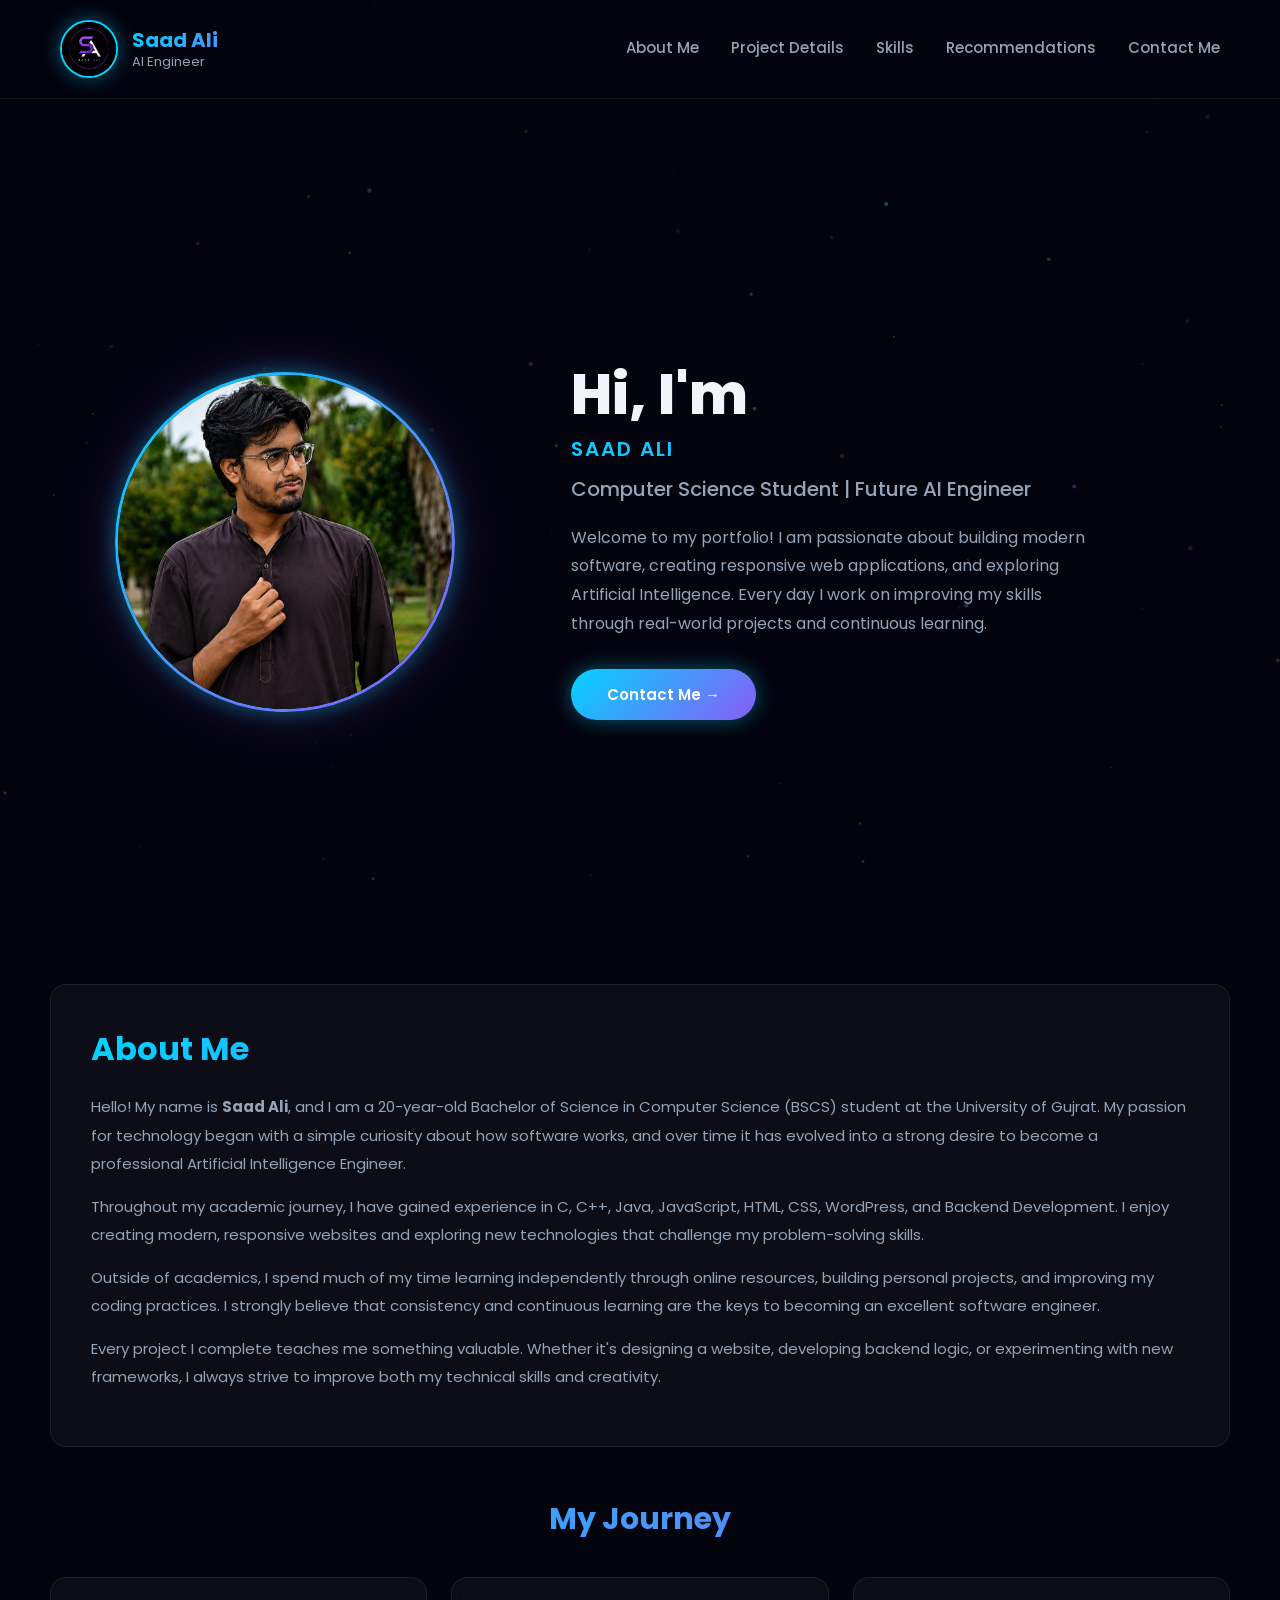
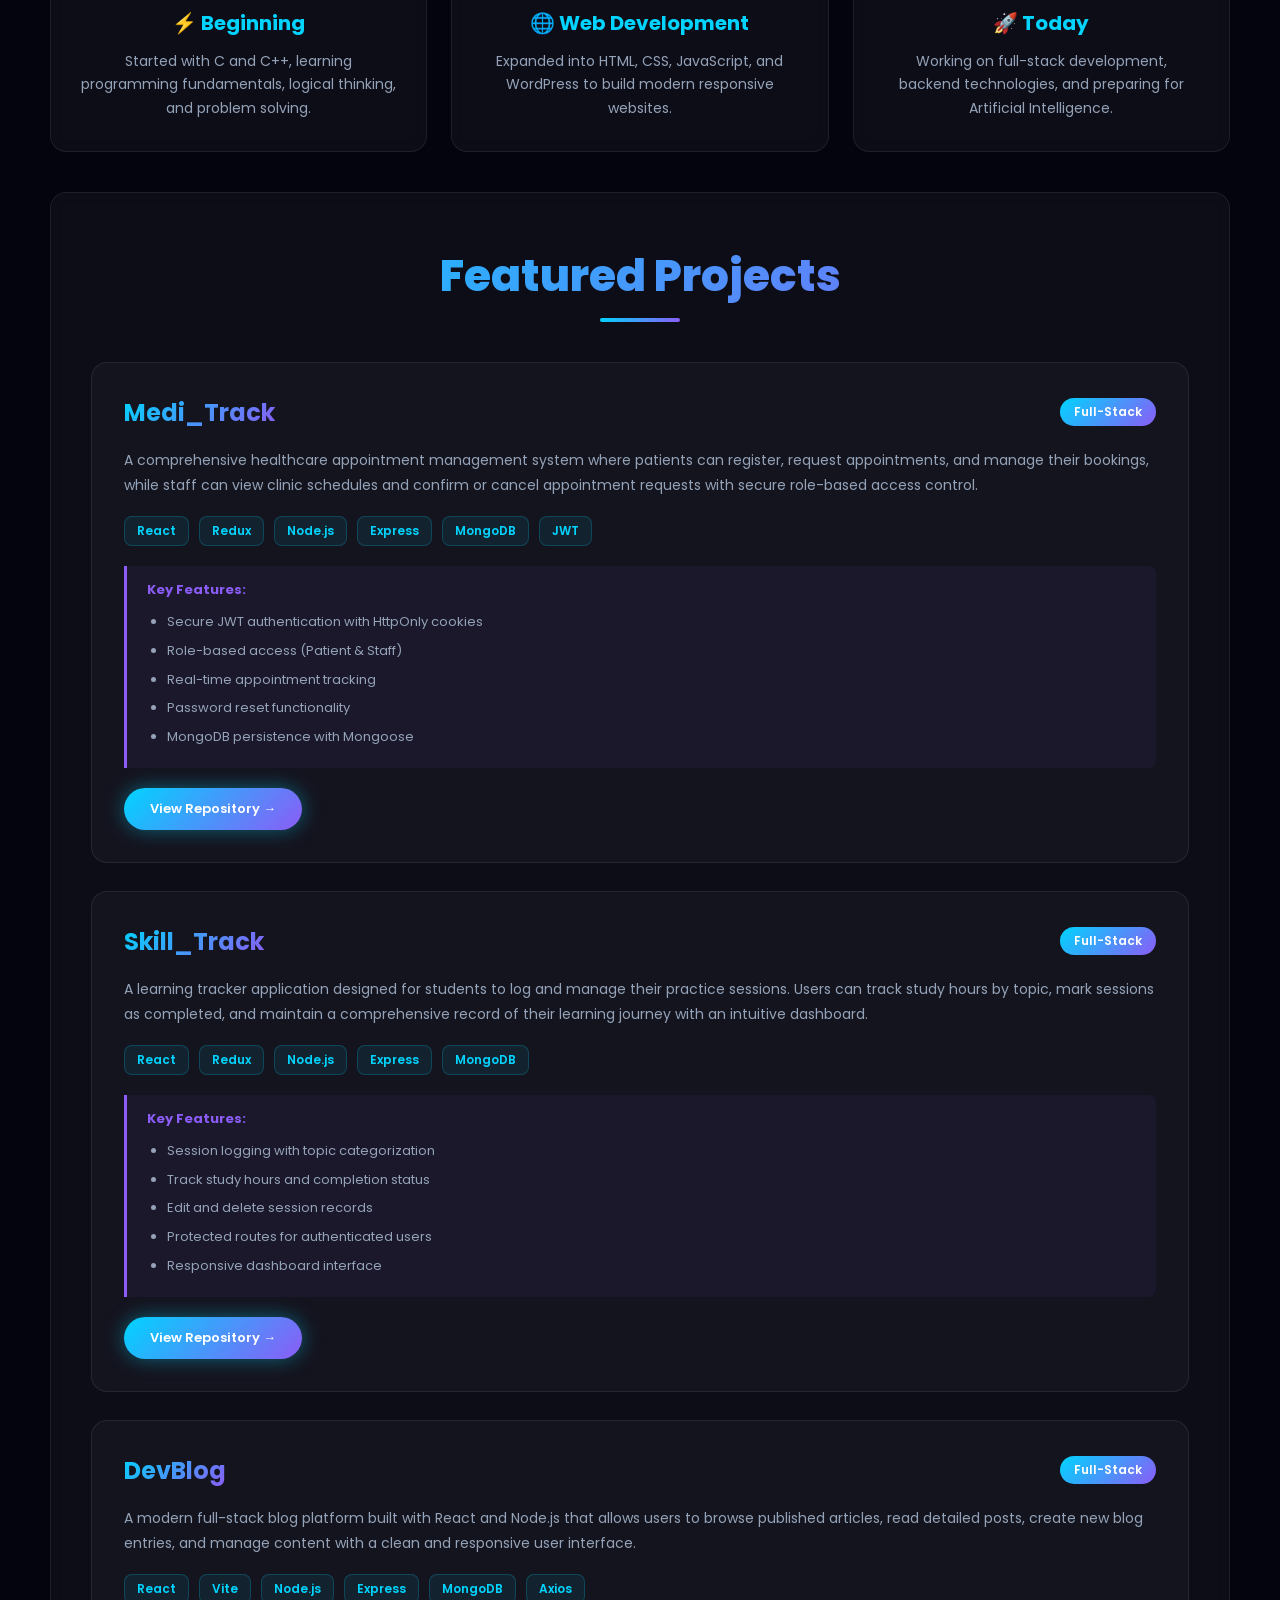
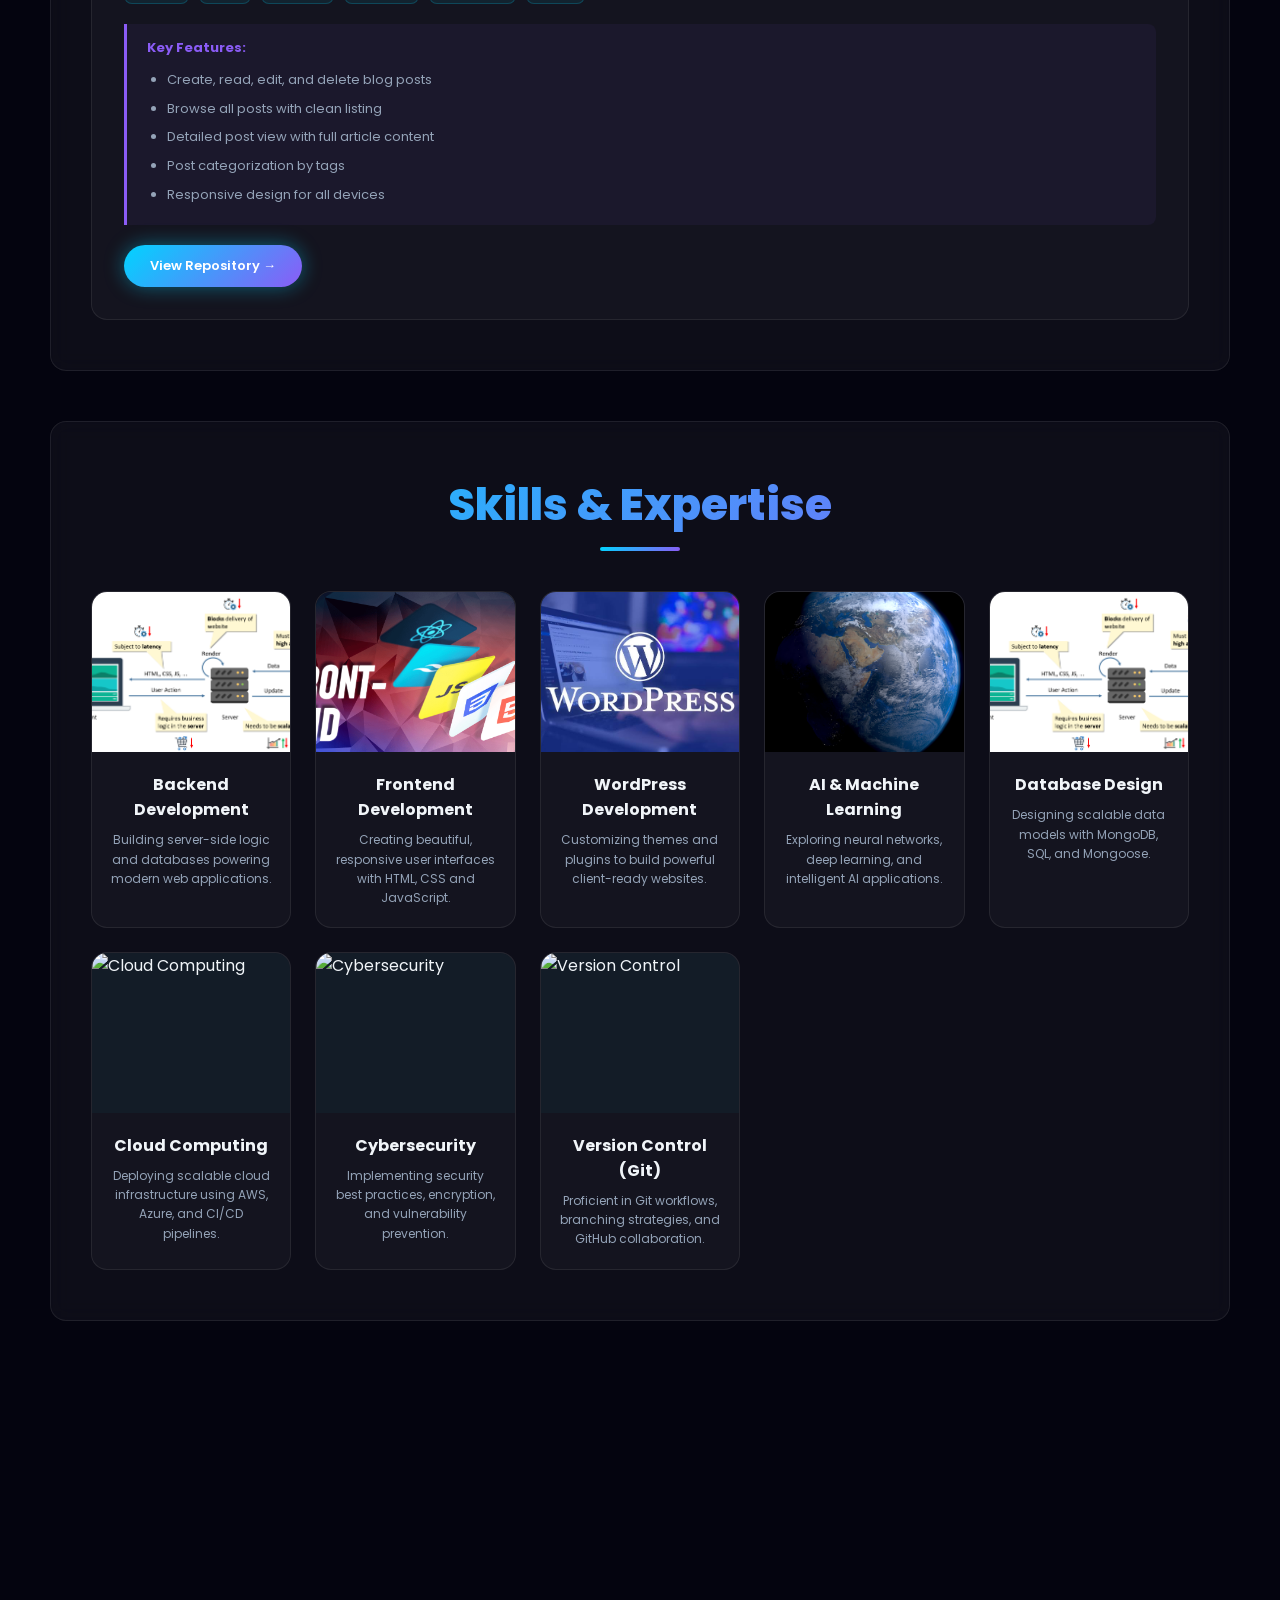
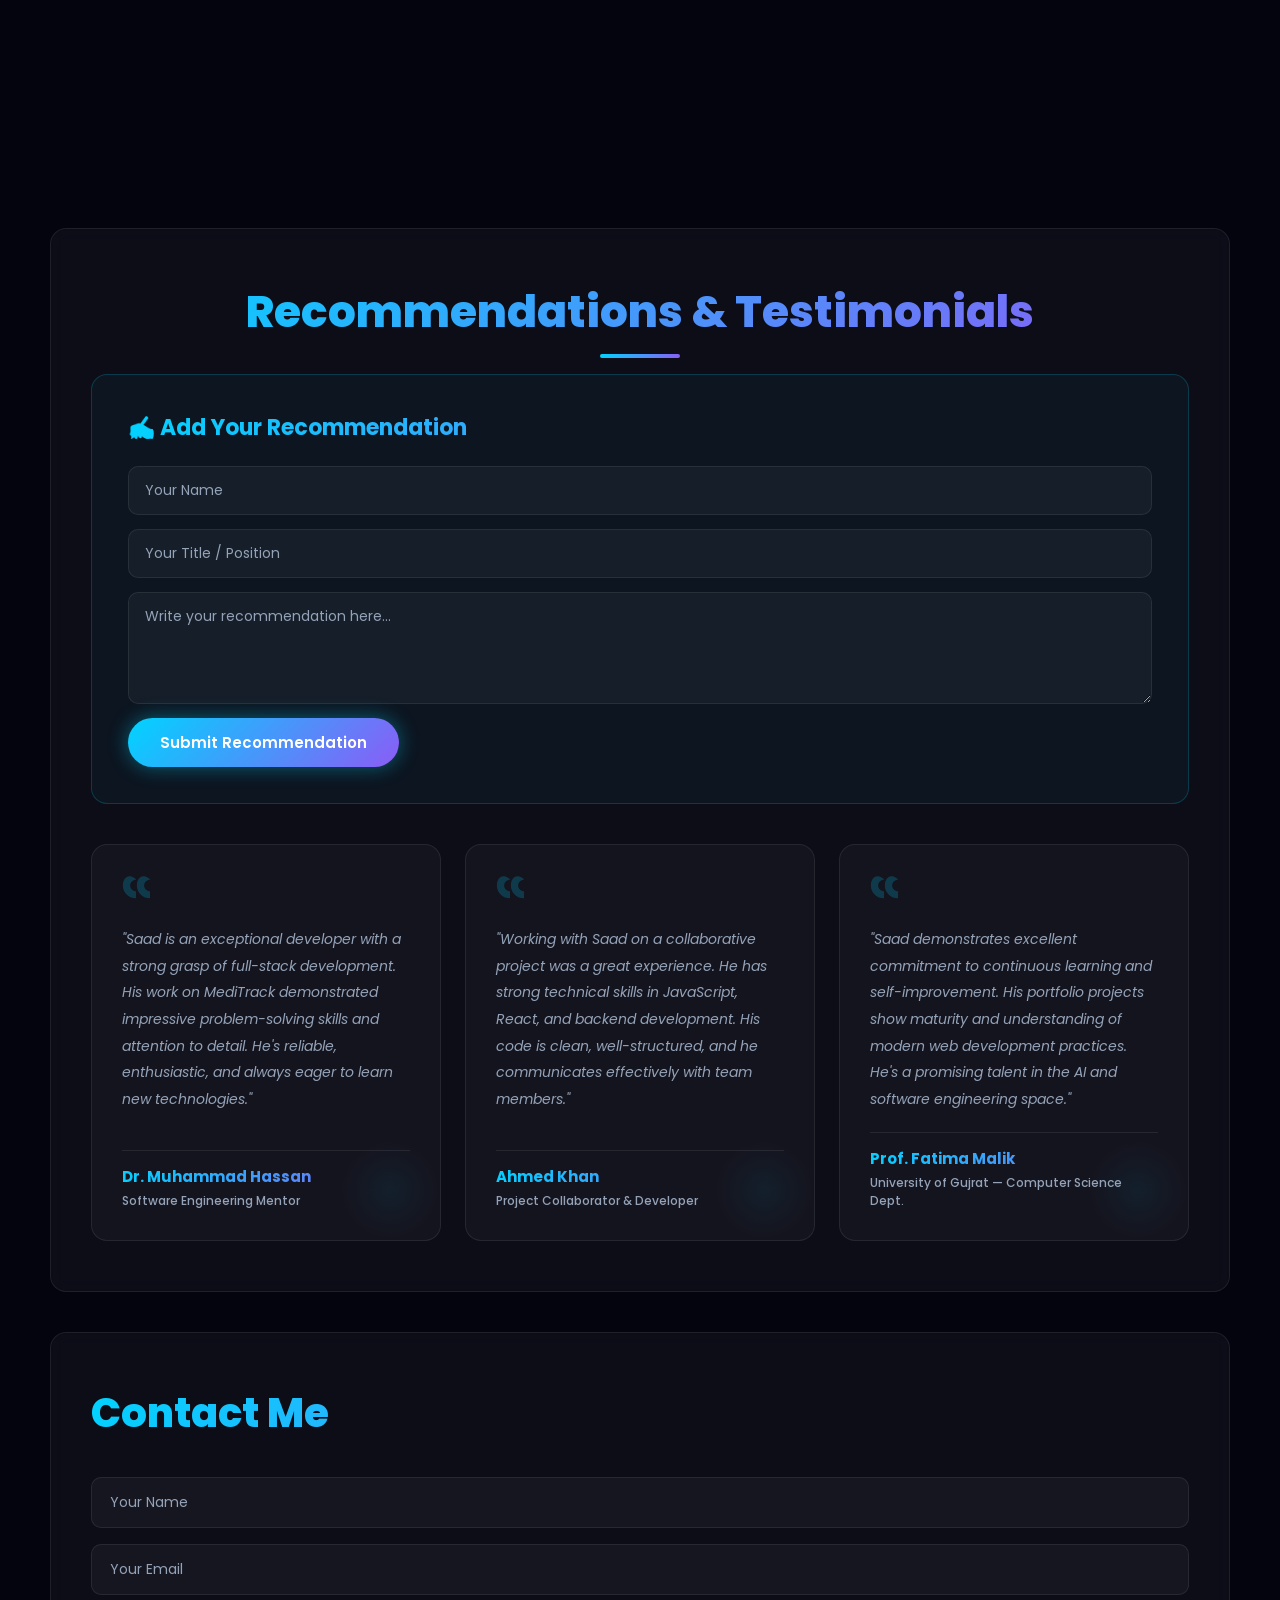
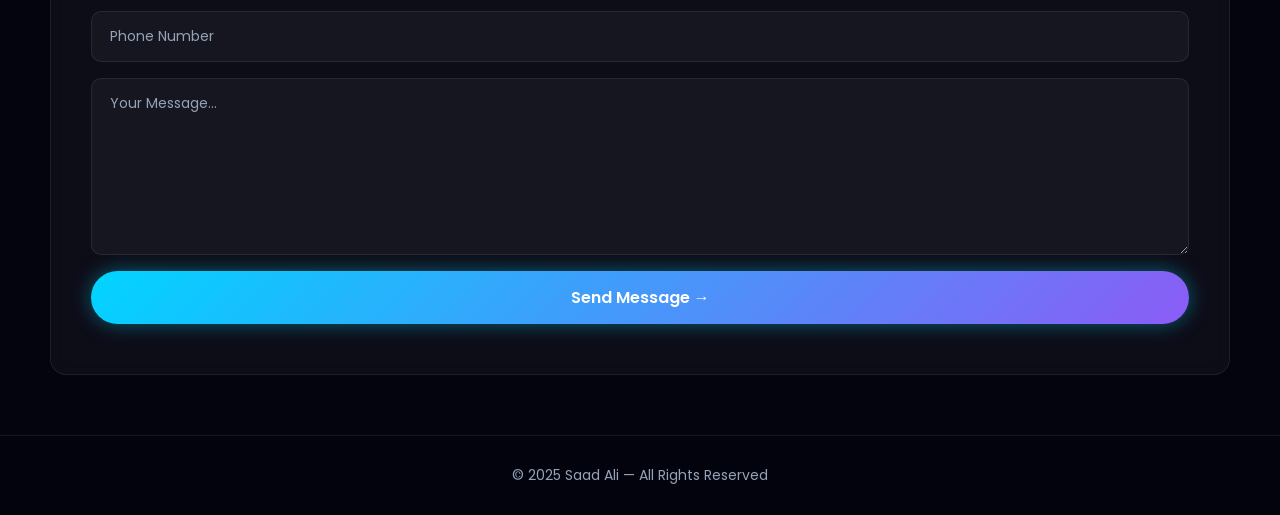
==== commit b46490e7: "Some minor changes" ====
--- a/index.html
+++ b/index.html
@@ -39,7 +39,7 @@
 
             <section class="hero reveal">
                 <div class="hero-left">
-                    <img src="images/profile.jpeg" alt="Saad Ali">
+                    <img src="images/profile.png" alt="Saad Ali">
                 </div>
 
                 <div class="hero-right">
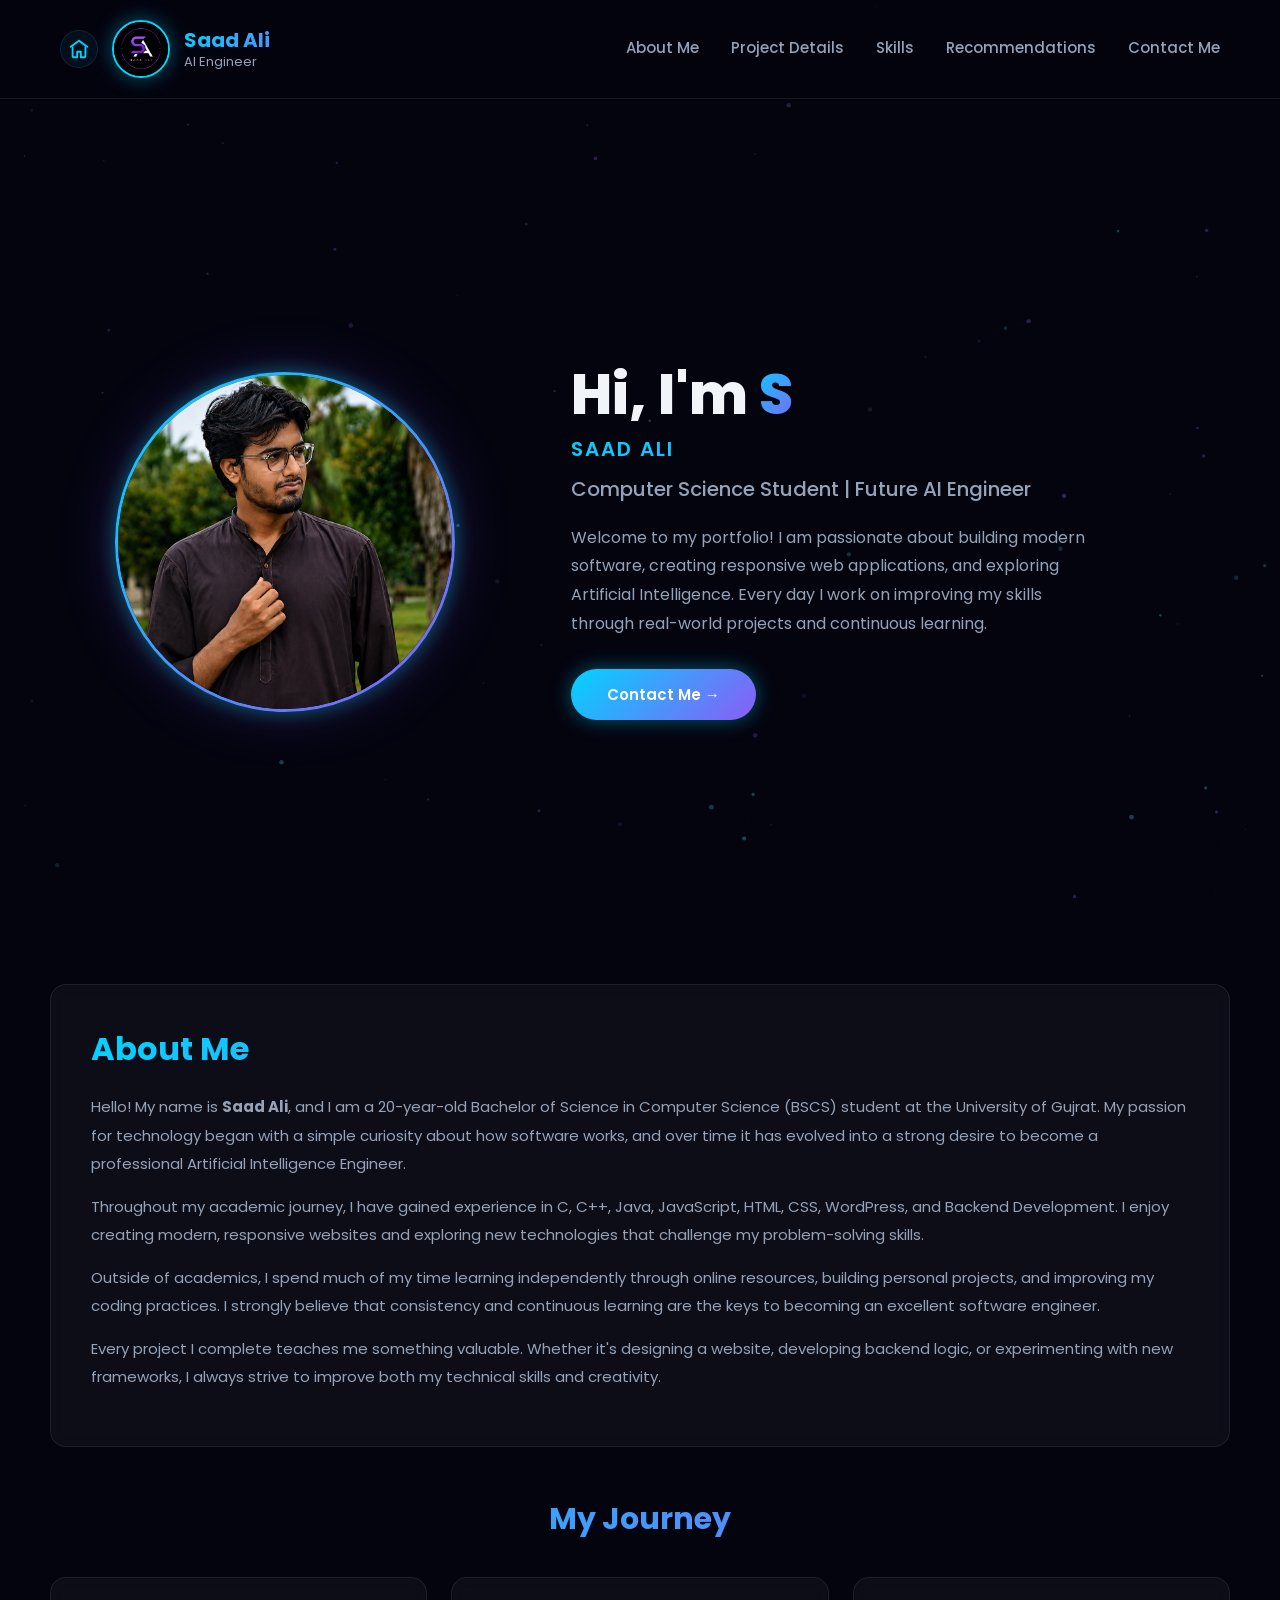
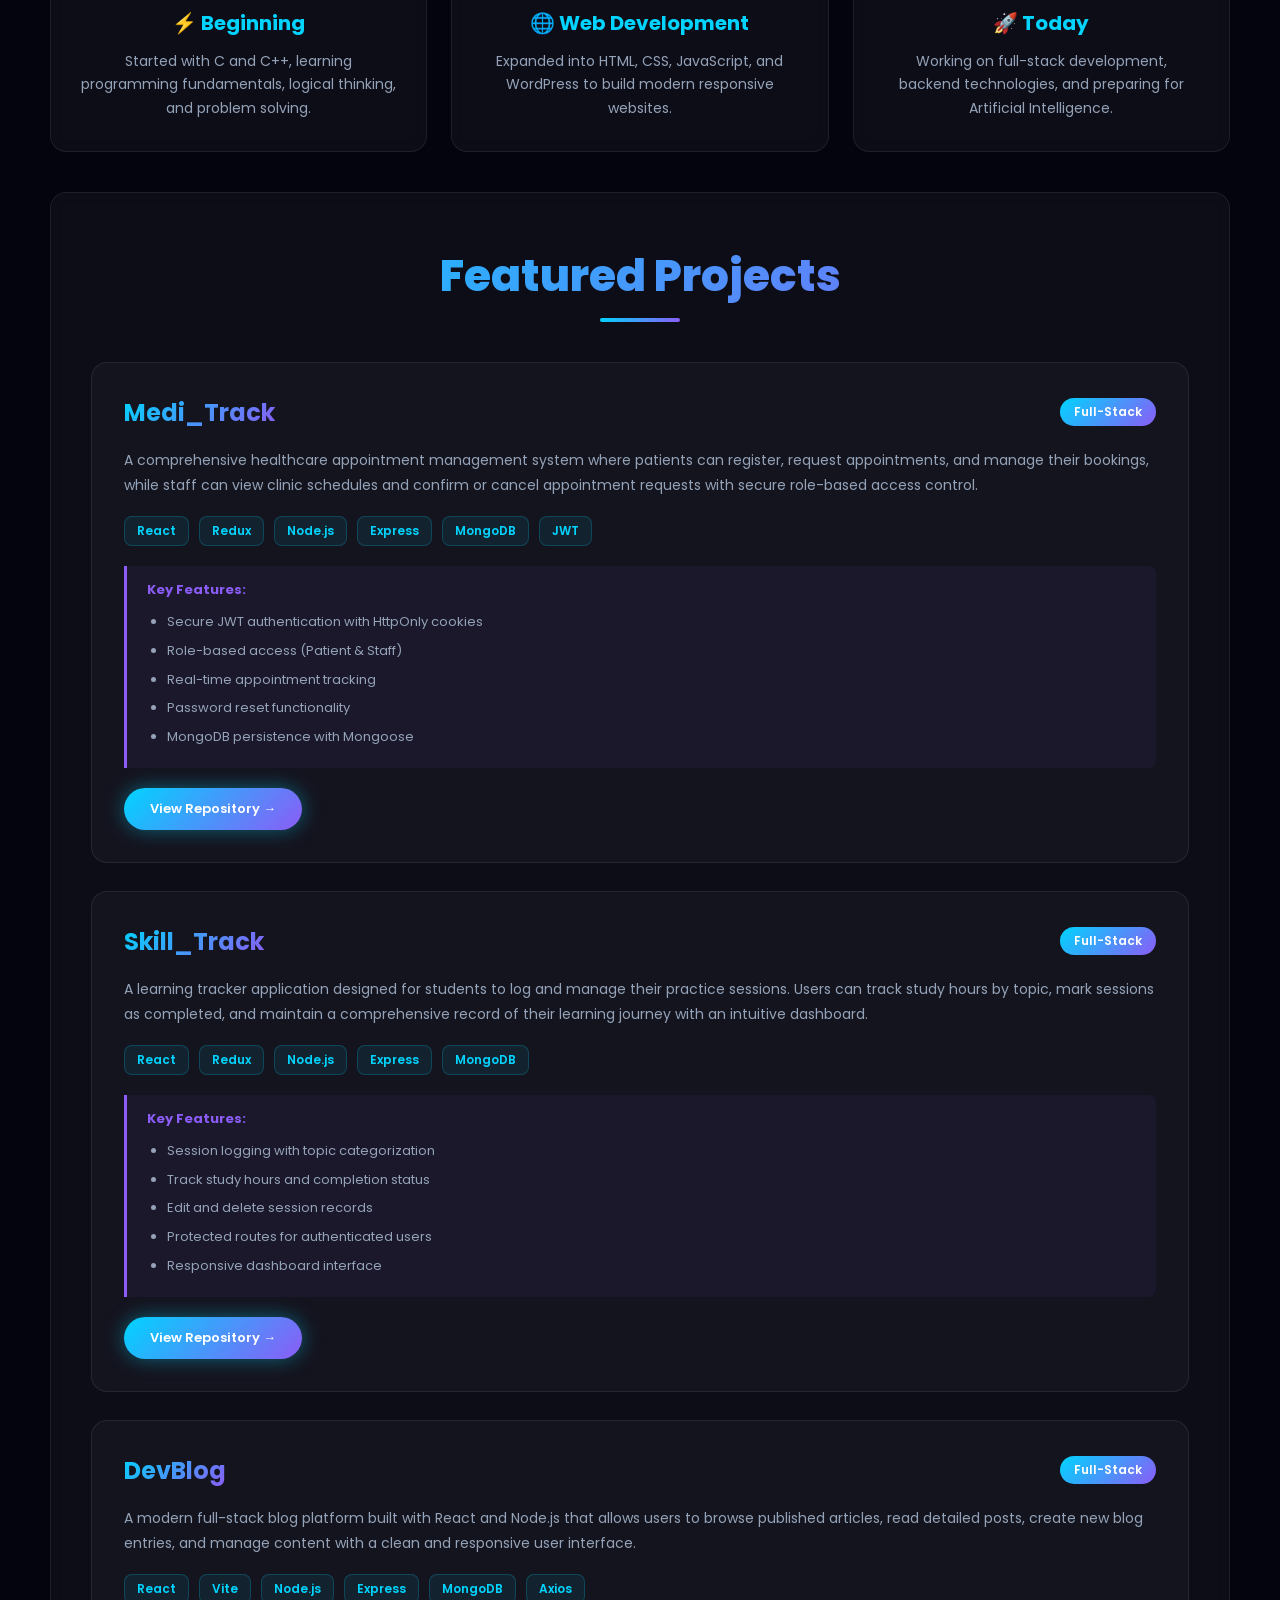
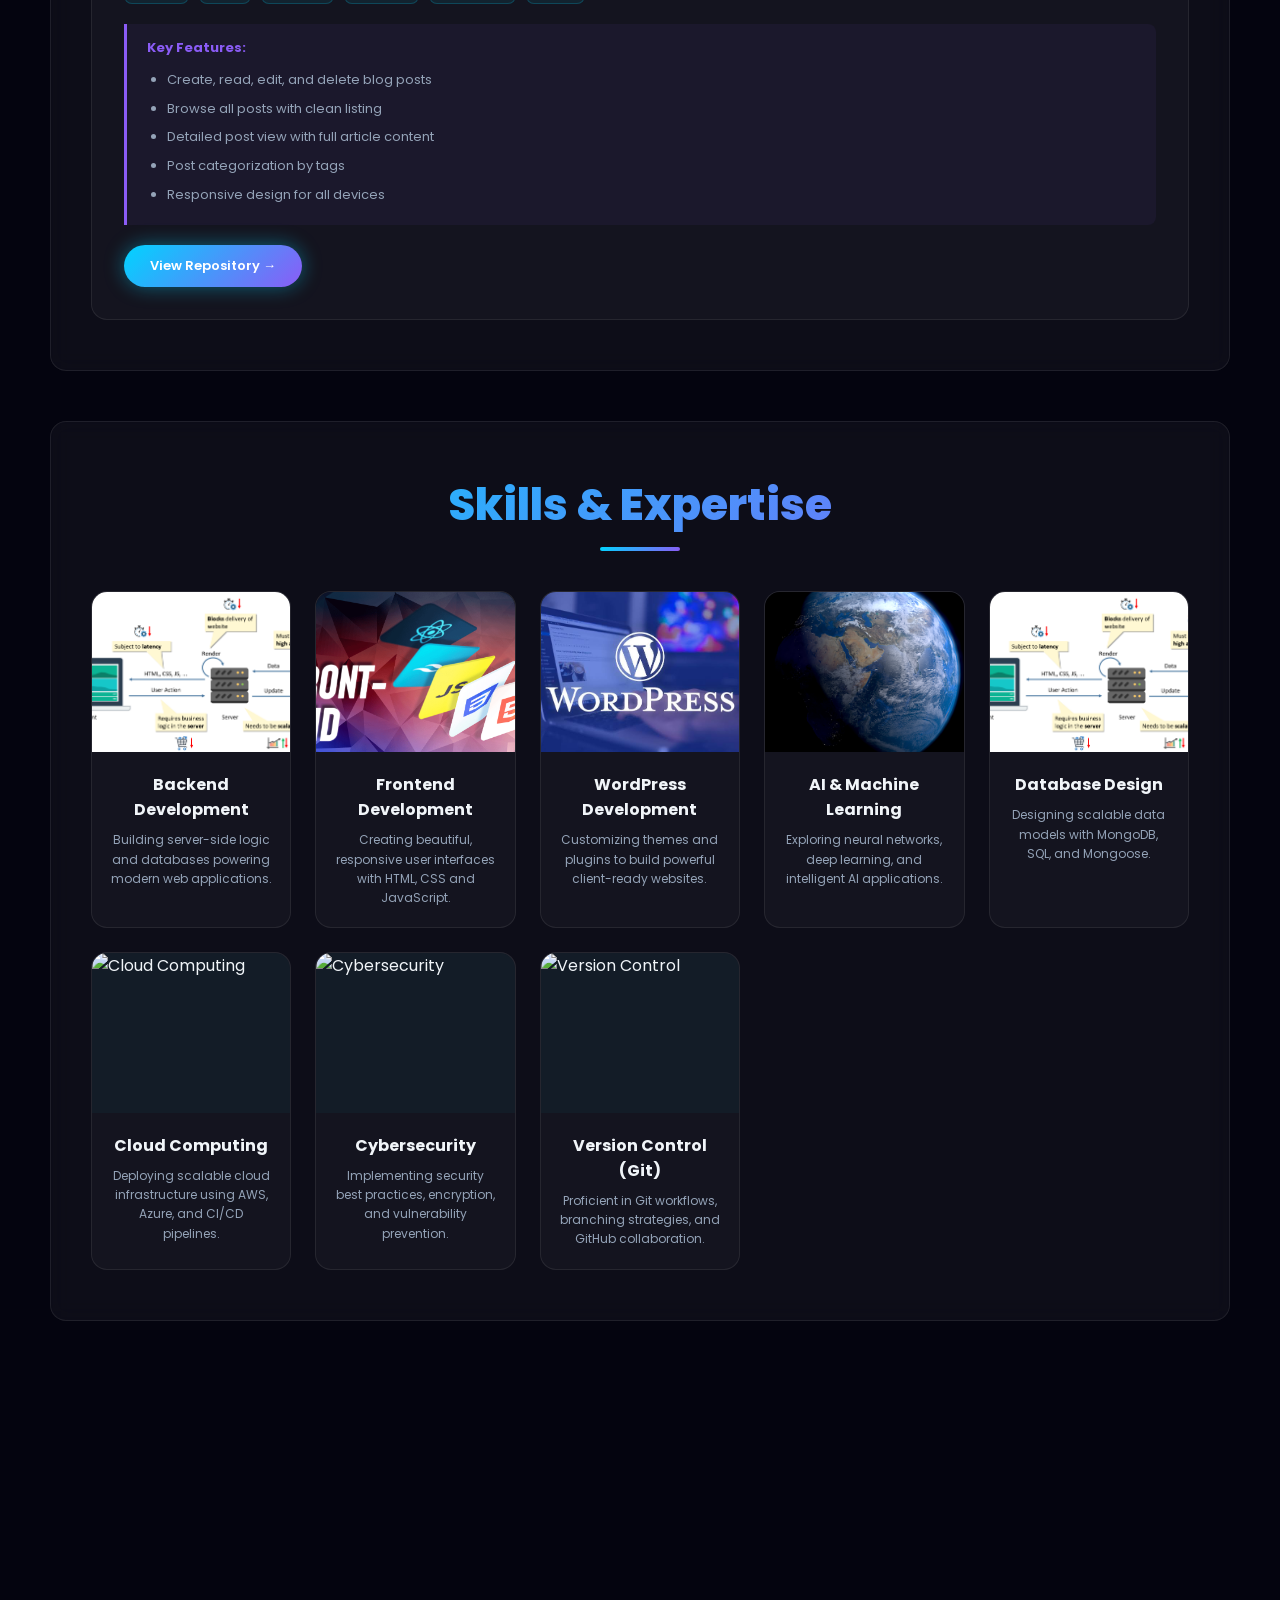
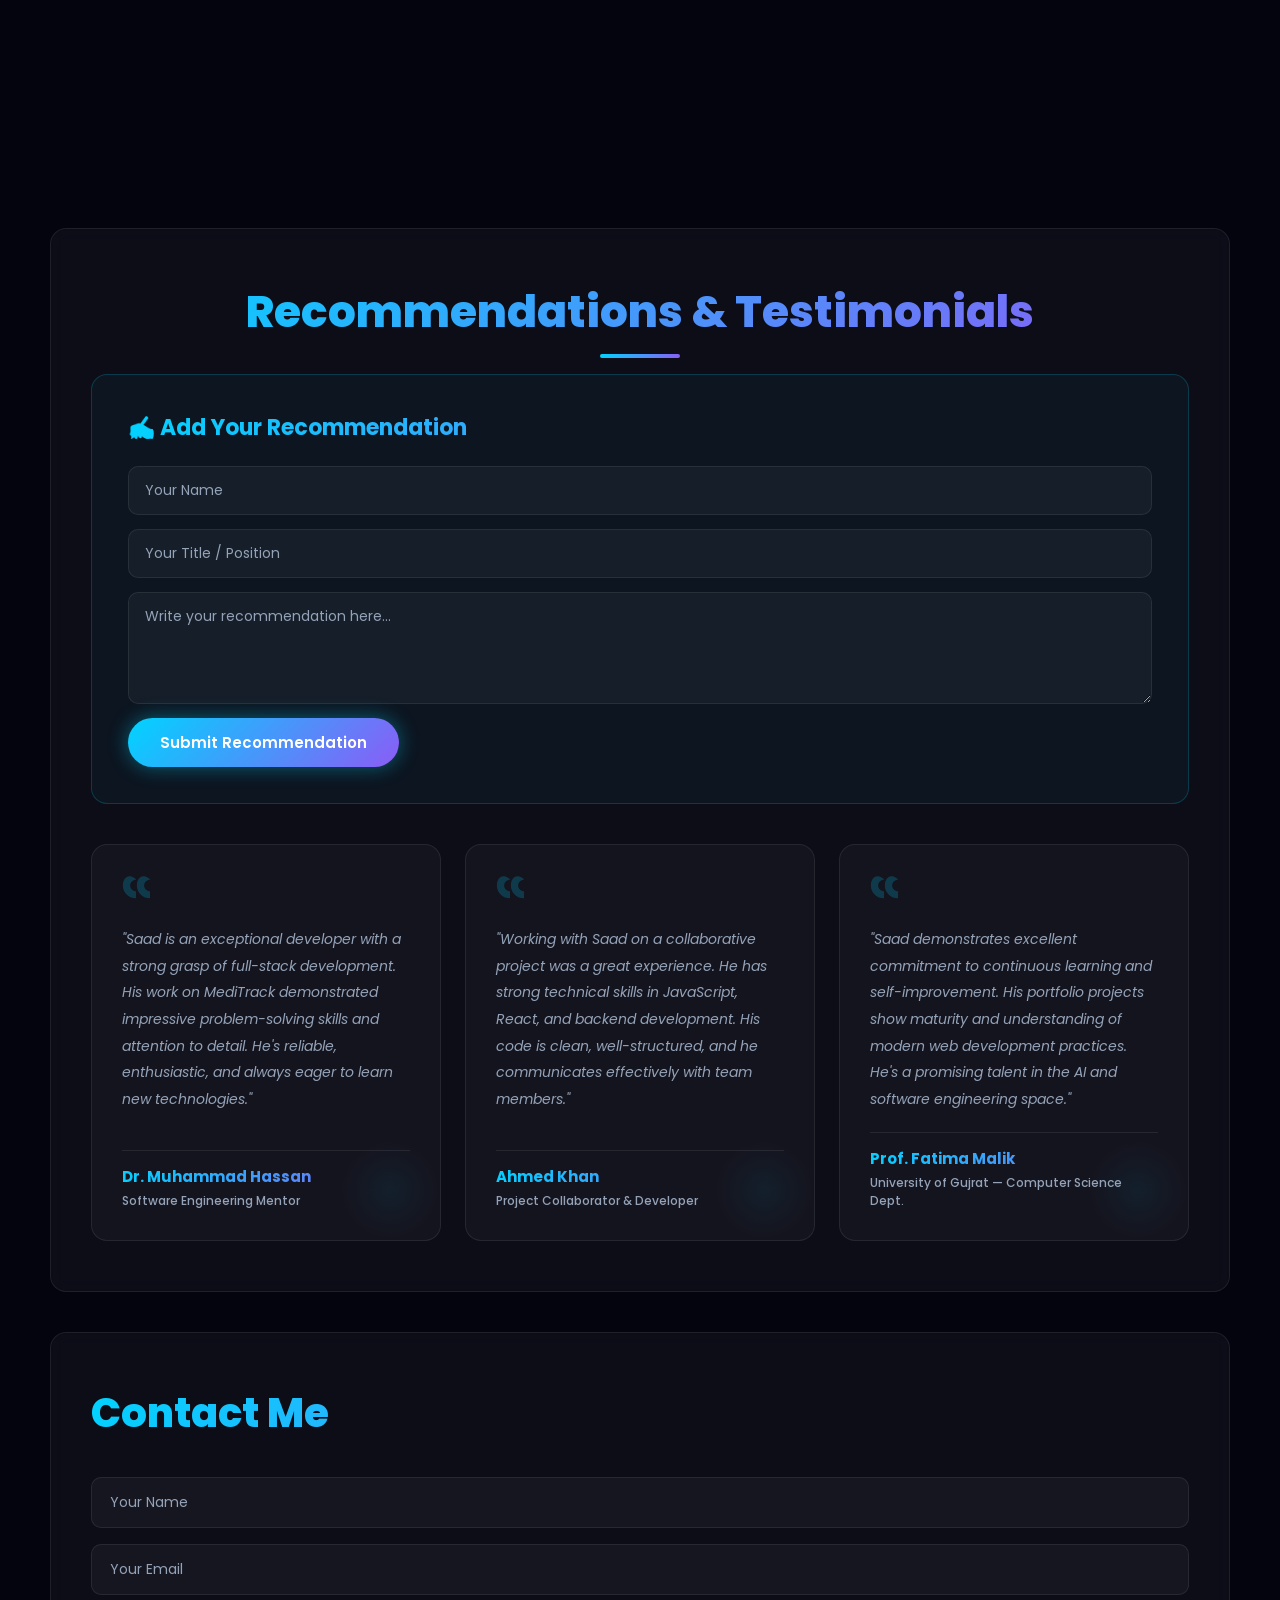
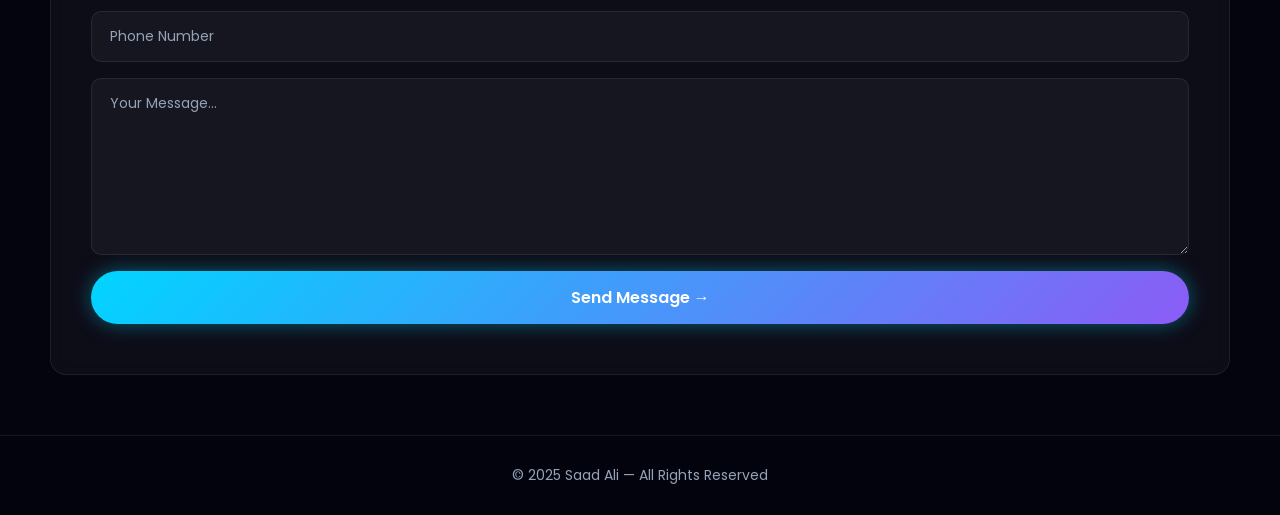
==== commit 6fecde5e: "Changed Strcutre, classes and Styling completely" ====
--- a/index.html
+++ b/index.html
@@ -14,6 +14,12 @@
 
     <header class="header">
         <div class="header-logo">
+            <a href="#home" class="iconbutton" aria-label="Home">
+                <svg width="22" height="22" viewBox="0 0 24 24" fill="none" stroke="currentColor" stroke-width="2" stroke-linecap="round" stroke-linejoin="round">
+                    <path d="M3 9.5 12 3l9 6.5"></path>
+                    <path d="M5 10v10a1 1 0 0 0 1 1h4v-6h4v6h4a1 1 0 0 0 1-1V10"></path>
+                </svg>
+            </a>
             <img src="images/logo.png" alt="Logo" class="img1">
             <h2 class="Navh2">
                 <a href="#about" class="Navh2Link" id="homeIcon">
@@ -108,7 +114,7 @@
 
             <div class="projects-container">
 
-                <div class="project-card project">
+                <div class="project-card">
                     <div class="project-header">
                         <h3>Medi_Track</h3>
                         <span class="project-badge">Full-Stack</span>
@@ -141,7 +147,7 @@
                     </div>
                 </div>
 
-                <div class="project-card project">
+                <div class="project-card">
                     <div class="project-header">
                         <h3>Skill_Track</h3>
                         <span class="project-badge">Full-Stack</span>
@@ -173,7 +179,7 @@
                     </div>
                 </div>
 
-                <div class="project-card project">
+                <div class="project-card">
                     <div class="project-header">
                         <h3>DevBlog</h3>
                         <span class="project-badge">Full-Stack</span>
@@ -215,7 +221,7 @@
 
             <div class="container">
 
-                <div class="div1">
+                <div class="div1 skill">
                     <div class="upper1">
                         <img src="images/backend.png" class="imgLand" alt="Backend">
                     </div>
@@ -225,7 +231,7 @@
                     </div>
                 </div>
 
-                <div class="div2">
+                <div class="div2 skill">
                     <div class="upper1">
                         <img src="images/frontend.png" class="imgWater" alt="Frontend">
                     </div>
@@ -235,7 +241,7 @@
                     </div>
                 </div>
 
-                <div class="div3">
+                <div class="div3 skill">
                     <div class="upper1">
                         <img src="images/wrodpress.jpeg" class="imgAir" alt="WordPress">
                     </div>
@@ -245,7 +251,7 @@
                     </div>
                 </div>
 
-                <div class="div1">
+                <div class="div1 skill">
                     <div class="upper1">
                         <img src="images/earth.png" class="imgLand" alt="AI/ML">
                     </div>
@@ -255,7 +261,7 @@
                     </div>
                 </div>
 
-                <div class="div2">
+                <div class="div2 skill">
                     <div class="upper1">
                         <img src="images/backend.png" class="imgWater" alt="Database">
                     </div>
@@ -265,7 +271,7 @@
                     </div>
                 </div>
 
-                <div class="div3">
+                <div class="div3 skill">
                     <div class="upper1">
                         <img src="https://img.icons8.com/color/200/cloud.png" class="imgAir" alt="Cloud Computing">
                     </div>
@@ -275,7 +281,7 @@
                     </div>
                 </div>
 
-                <div class="div1">
+                <div class="div1 skill">
                     <div class="upper1">
                         <img src="https://img.icons8.com/color/200/security-shield-green.png" class="imgLand" alt="Cybersecurity">
                     </div>
@@ -285,7 +291,7 @@
                     </div>
                 </div>
 
-                <div class="div2">
+                <div class="div2 skill">
                     <div class="upper1">
                         <img src="https://img.icons8.com/color/200/git.png" class="imgWater" alt="Version Control">
                     </div>
@@ -438,4 +444,4 @@
 
     <script src="JS/script.js"></script>
 </body>
-</html>
+</html>
--- a/CSS/style.css
+++ b/CSS/style.css
@@ -88,6 +88,27 @@
     gap: 14px;
 }
 
+.iconbutton {
+    display: flex;
+    align-items: center;
+    justify-content: center;
+    width: 38px;
+    height: 38px;
+    border-radius: 50%;
+    color: var(--primary);
+    border: 1px solid var(--border);
+    background: rgba(0, 212, 255, 0.06);
+    text-decoration: none;
+    transition: var(--transition);
+    flex-shrink: 0;
+}
+
+.iconbutton:hover {
+    background: rgba(0, 212, 255, 0.15);
+    box-shadow: var(--glow-cyan);
+    transform: translateY(-2px);
+}
+
 .img1 {
     width: clamp(42px, 7vw, 58px);
     height: clamp(42px, 7vw, 58px);
@@ -457,7 +478,7 @@
     margin-top: 40px;
 }
 
-.div1, .div2, .div3 {
+.div1, .div2, .div3, .skill {
     background: rgba(255, 255, 255, 0.03);
     border: 1px solid var(--border);
     border-radius: var(--radius);
@@ -637,7 +658,7 @@
     margin-top: 40px;
 }
 
-.project-card, .project {
+.project-card {
     background: rgba(255, 255, 255, 0.03);
     border: 1px solid var(--border);
     border-radius: var(--radius);
@@ -647,7 +668,7 @@
     overflow: hidden;
 }
 
-.project-card::before, .project::before {
+.project-card::before {
     content: '';
     position: absolute;
     top: 0; left: 0;
@@ -658,11 +679,11 @@
     transition: transform 0.4s ease;
 }
 
-.project-card:hover::before, .project:hover::before {
+.project-card:hover::before {
     transform: scaleX(1);
 }
 
-.project-card:hover, .project:hover {
+.project-card:hover {
     transform: translateY(-8px);
     border-color: rgba(0, 212, 255, 0.3);
     box-shadow: 0 20px 60px rgba(0, 212, 255, 0.1), var(--glow-purple);
@@ -1163,4 +1184,4 @@
 @media screen and (max-width: 480px) {
     .topmenu { gap: 10px; }
     .topmenu a { font-size: 13px; }
-}
+}
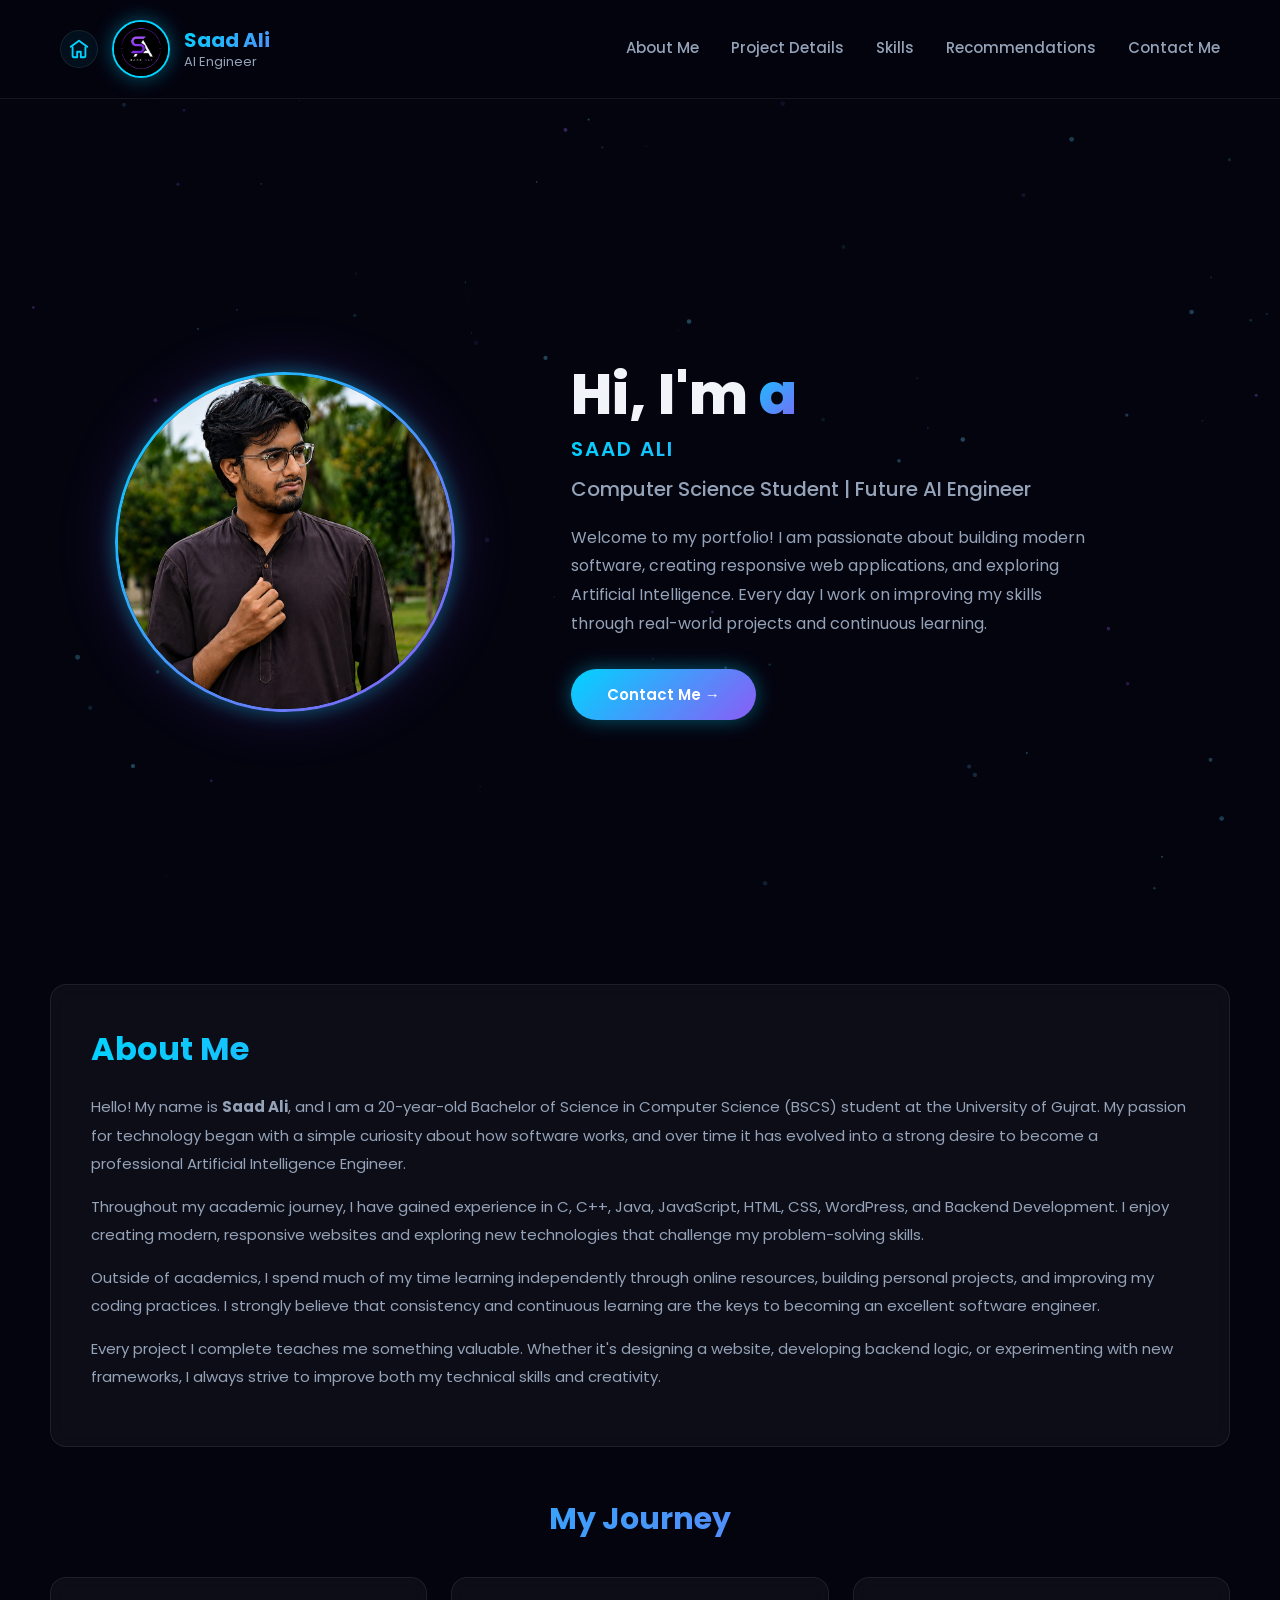
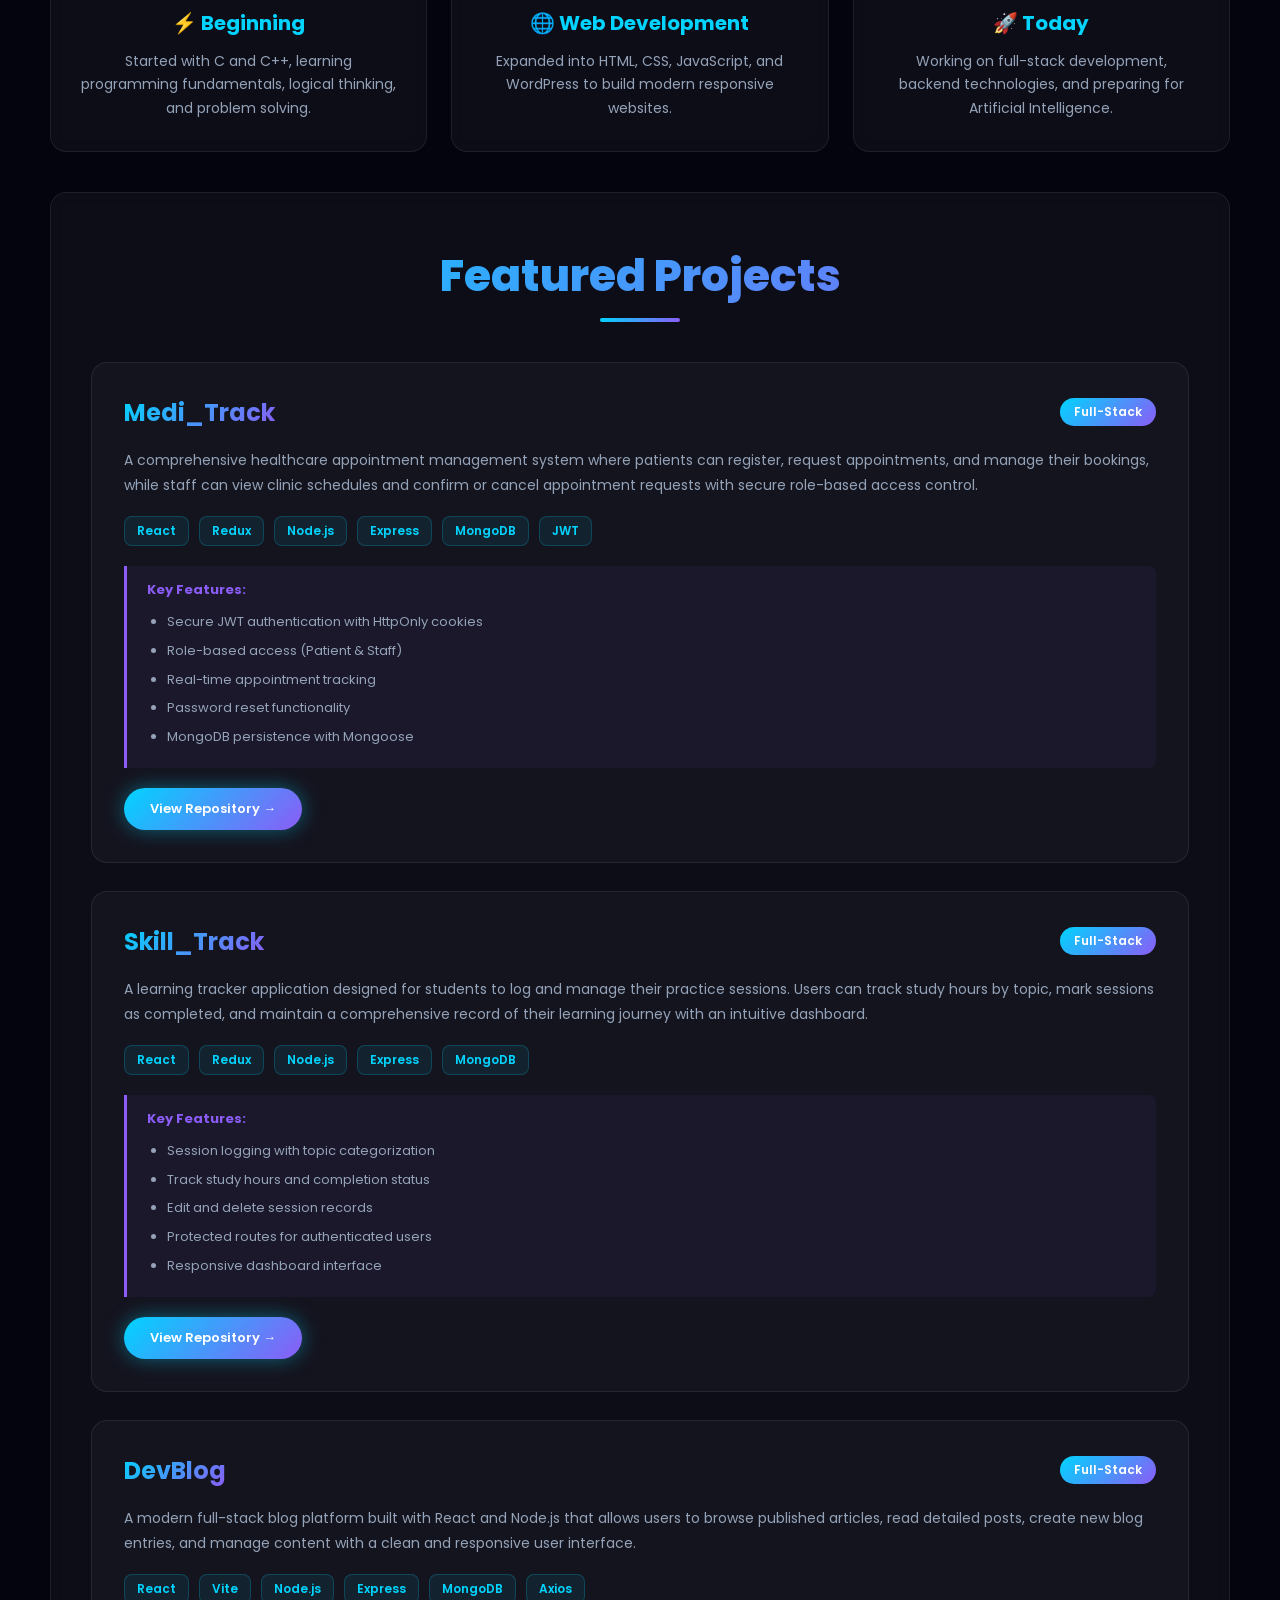
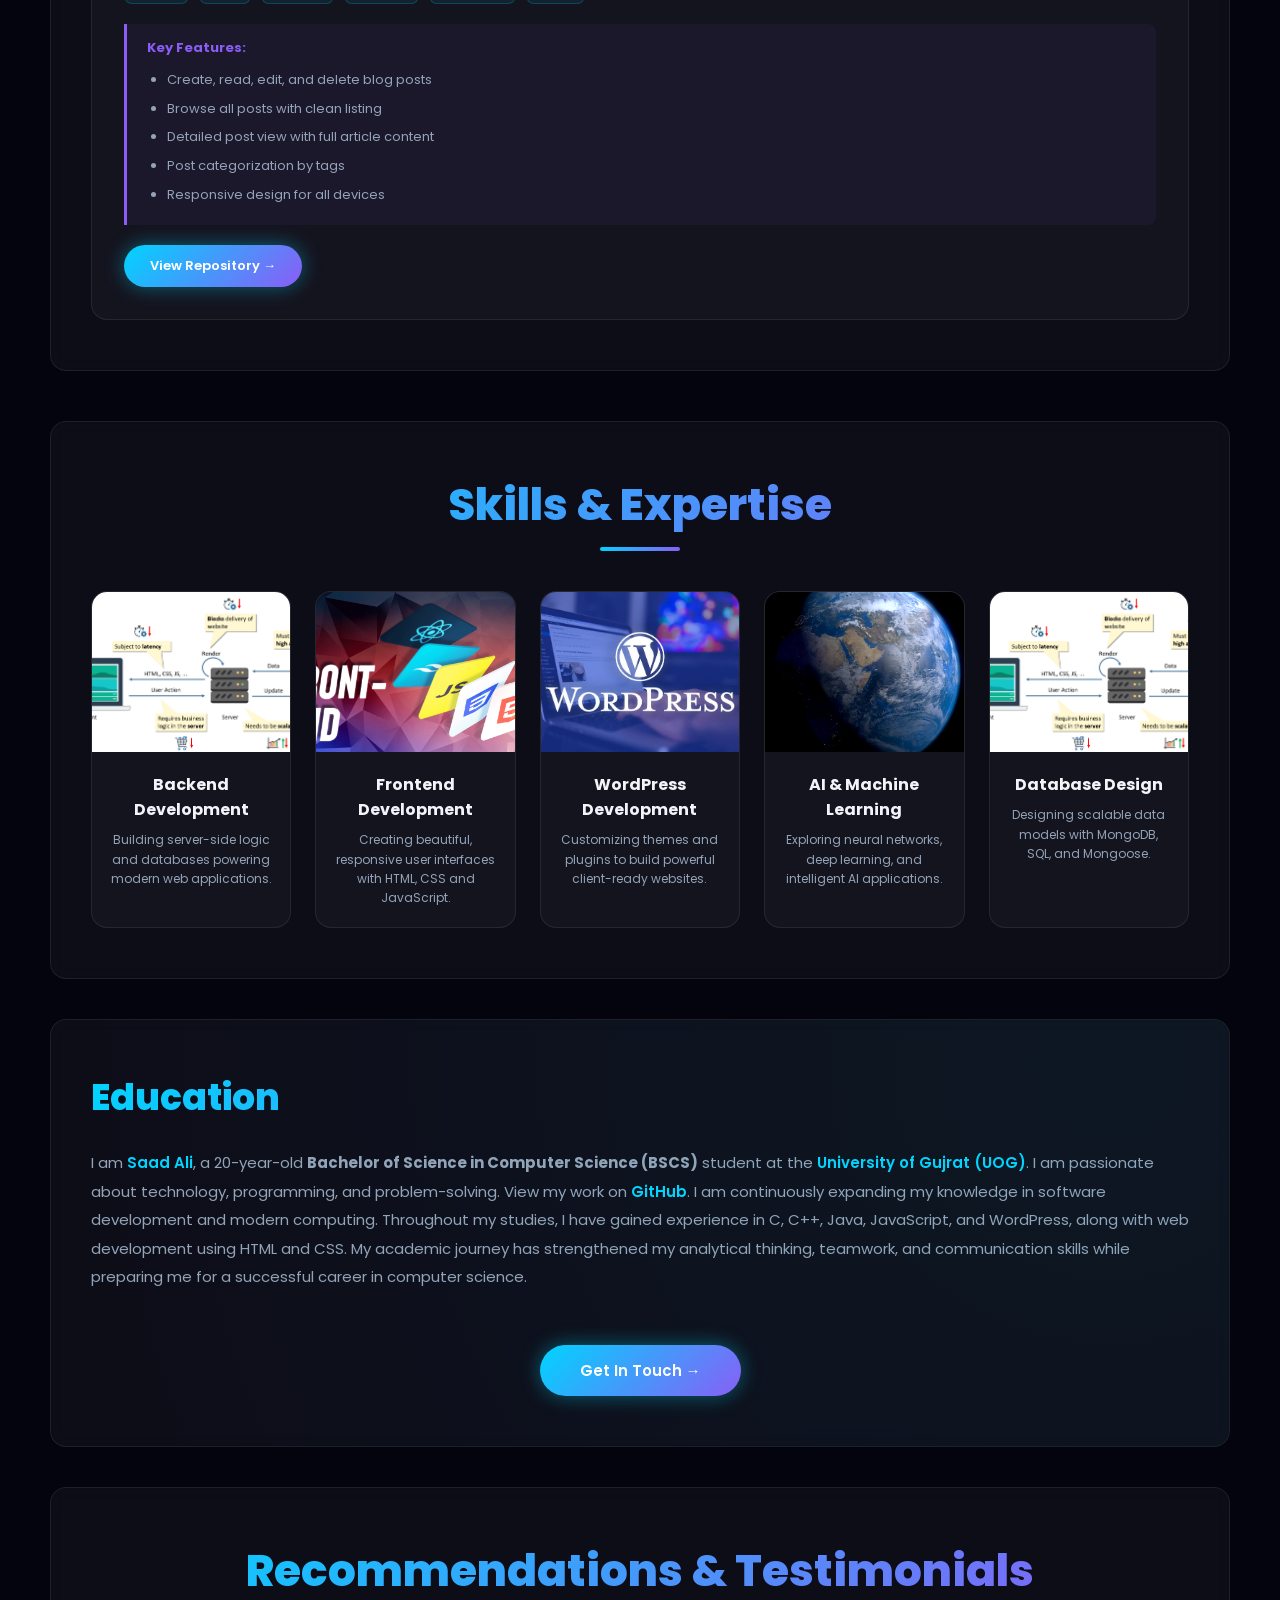
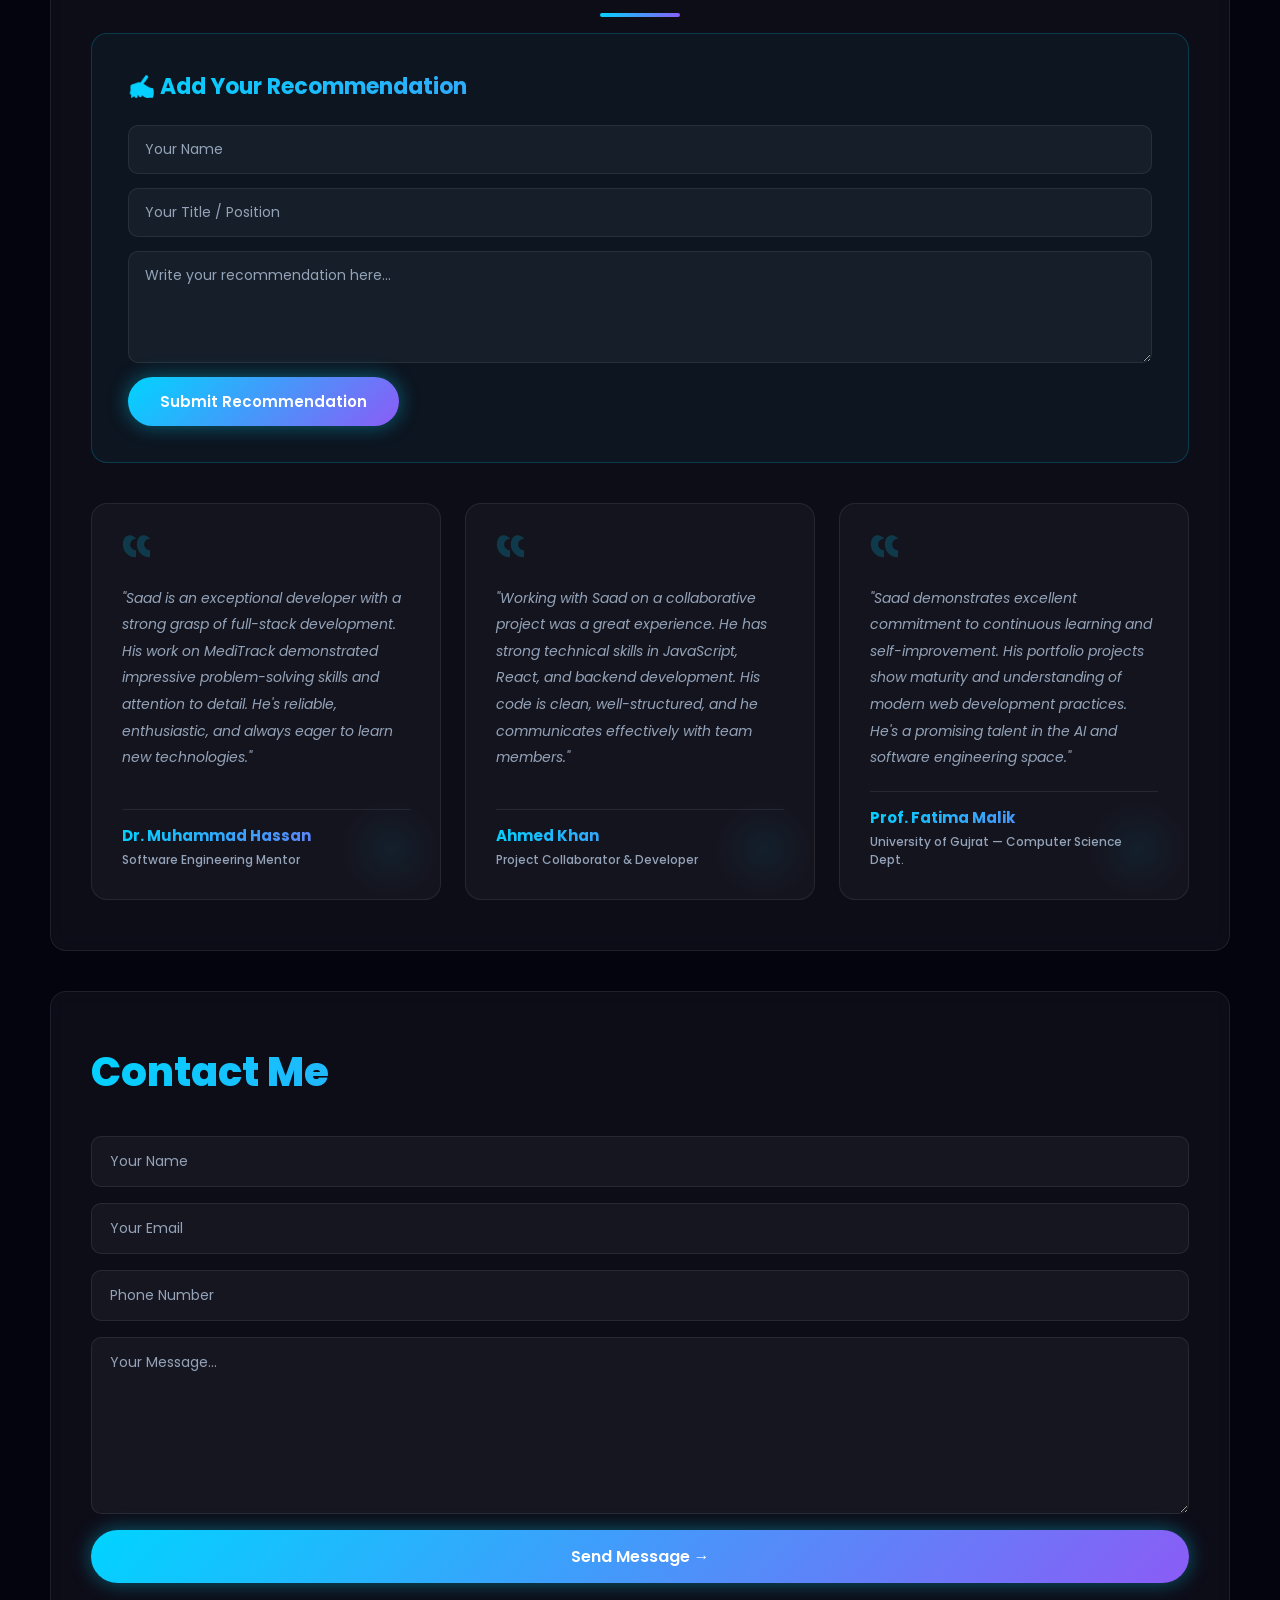
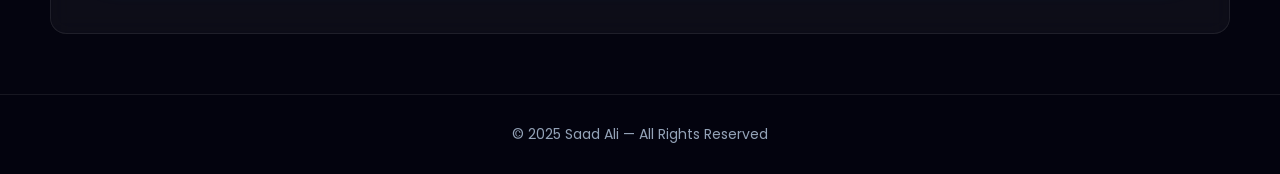
==== commit 6d9205c3: "Remove extra skill cards Remove Cloud Computing, Cybersecurity, and Version Control cards from the s" ====
--- a/index.html
+++ b/index.html
@@ -271,36 +271,6 @@
                     </div>
                 </div>
 
-                <div class="div3 skill">
-                    <div class="upper1">
-                        <img src="https://img.icons8.com/color/200/cloud.png" class="imgAir" alt="Cloud Computing">
-                    </div>
-                    <div class="lower1">
-                        <h2>Cloud Computing</h2>
-                        <p>Deploying scalable cloud infrastructure using AWS, Azure, and CI/CD pipelines.</p>
-                    </div>
-                </div>
-
-                <div class="div1 skill">
-                    <div class="upper1">
-                        <img src="https://img.icons8.com/color/200/security-shield-green.png" class="imgLand" alt="Cybersecurity">
-                    </div>
-                    <div class="lower1">
-                        <h2>Cybersecurity</h2>
-                        <p>Implementing security best practices, encryption, and vulnerability prevention.</p>
-                    </div>
-                </div>
-
-                <div class="div2 skill">
-                    <div class="upper1">
-                        <img src="https://img.icons8.com/color/200/git.png" class="imgWater" alt="Version Control">
-                    </div>
-                    <div class="lower1">
-                        <h2>Version Control (Git)</h2>
-                        <p>Proficient in Git workflows, branching strategies, and GitHub collaboration.</p>
-                    </div>
-                </div>
-
             </div>
         </section>
 
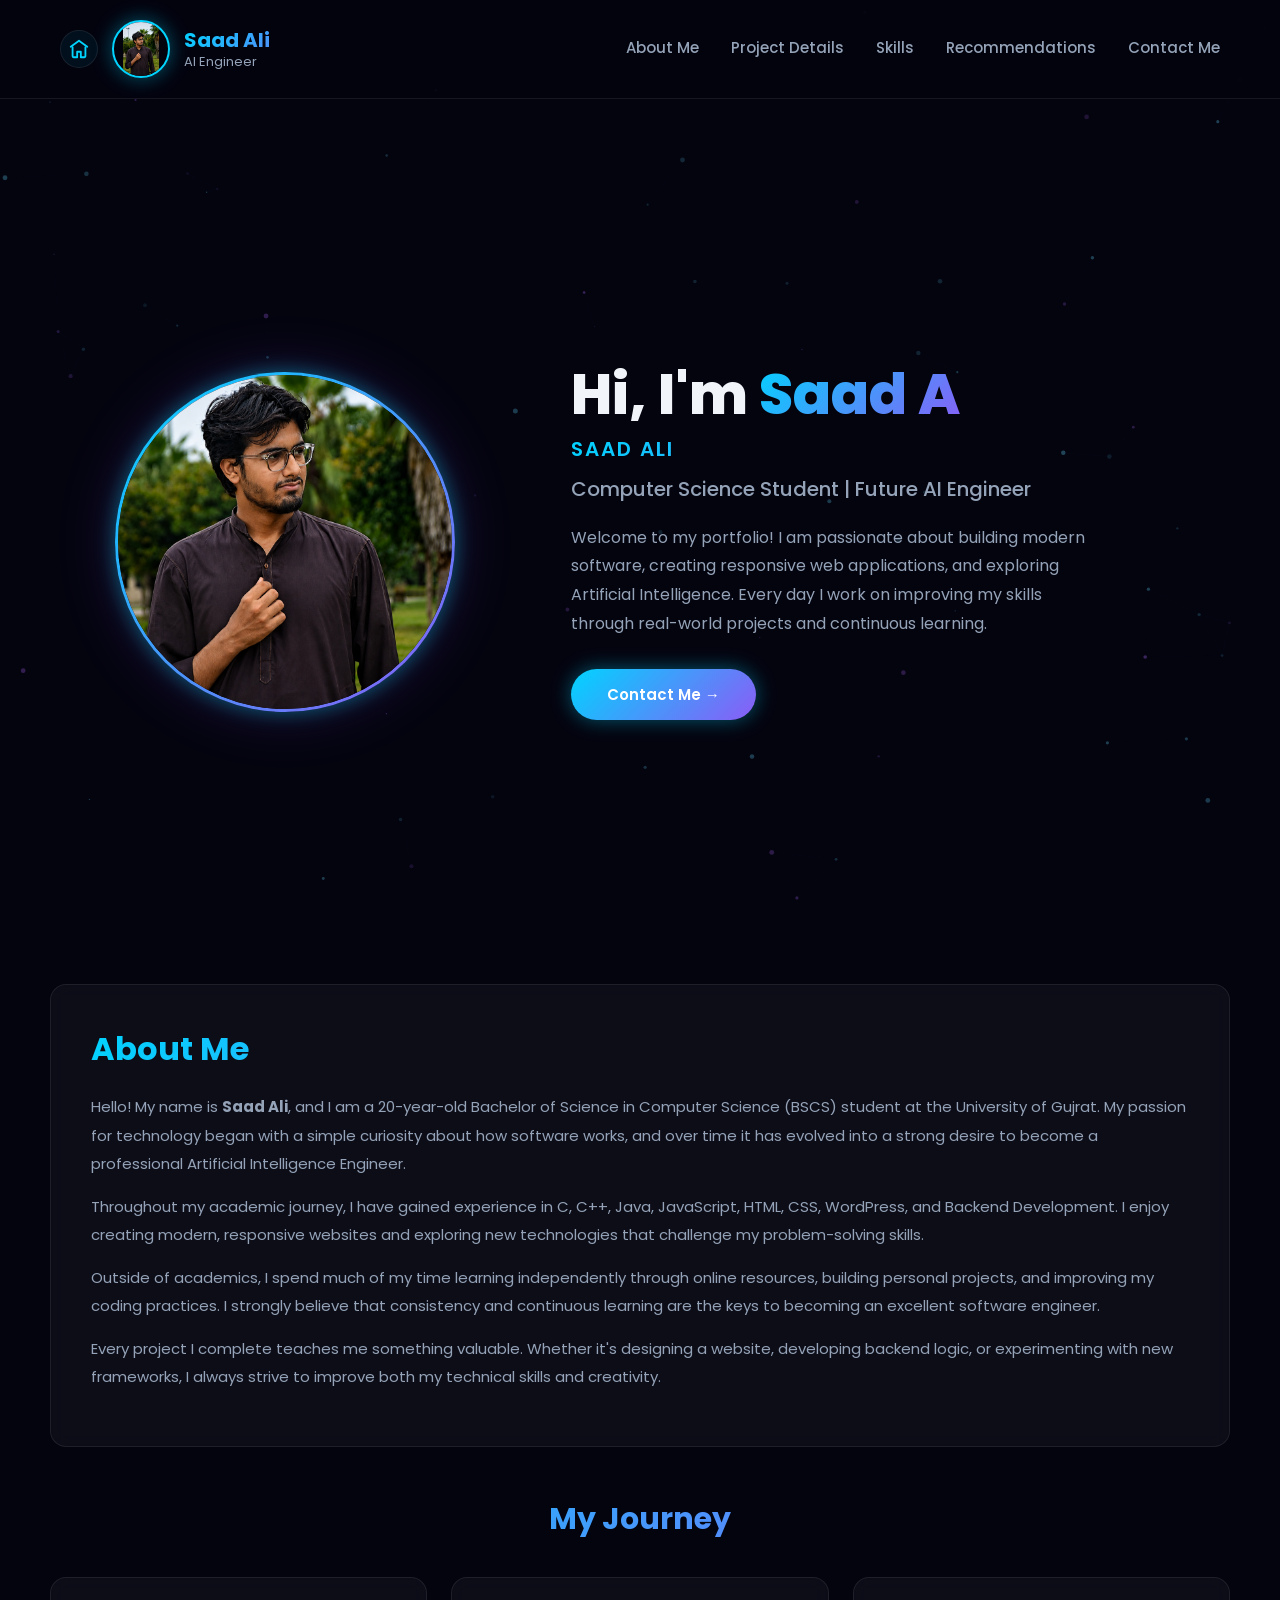
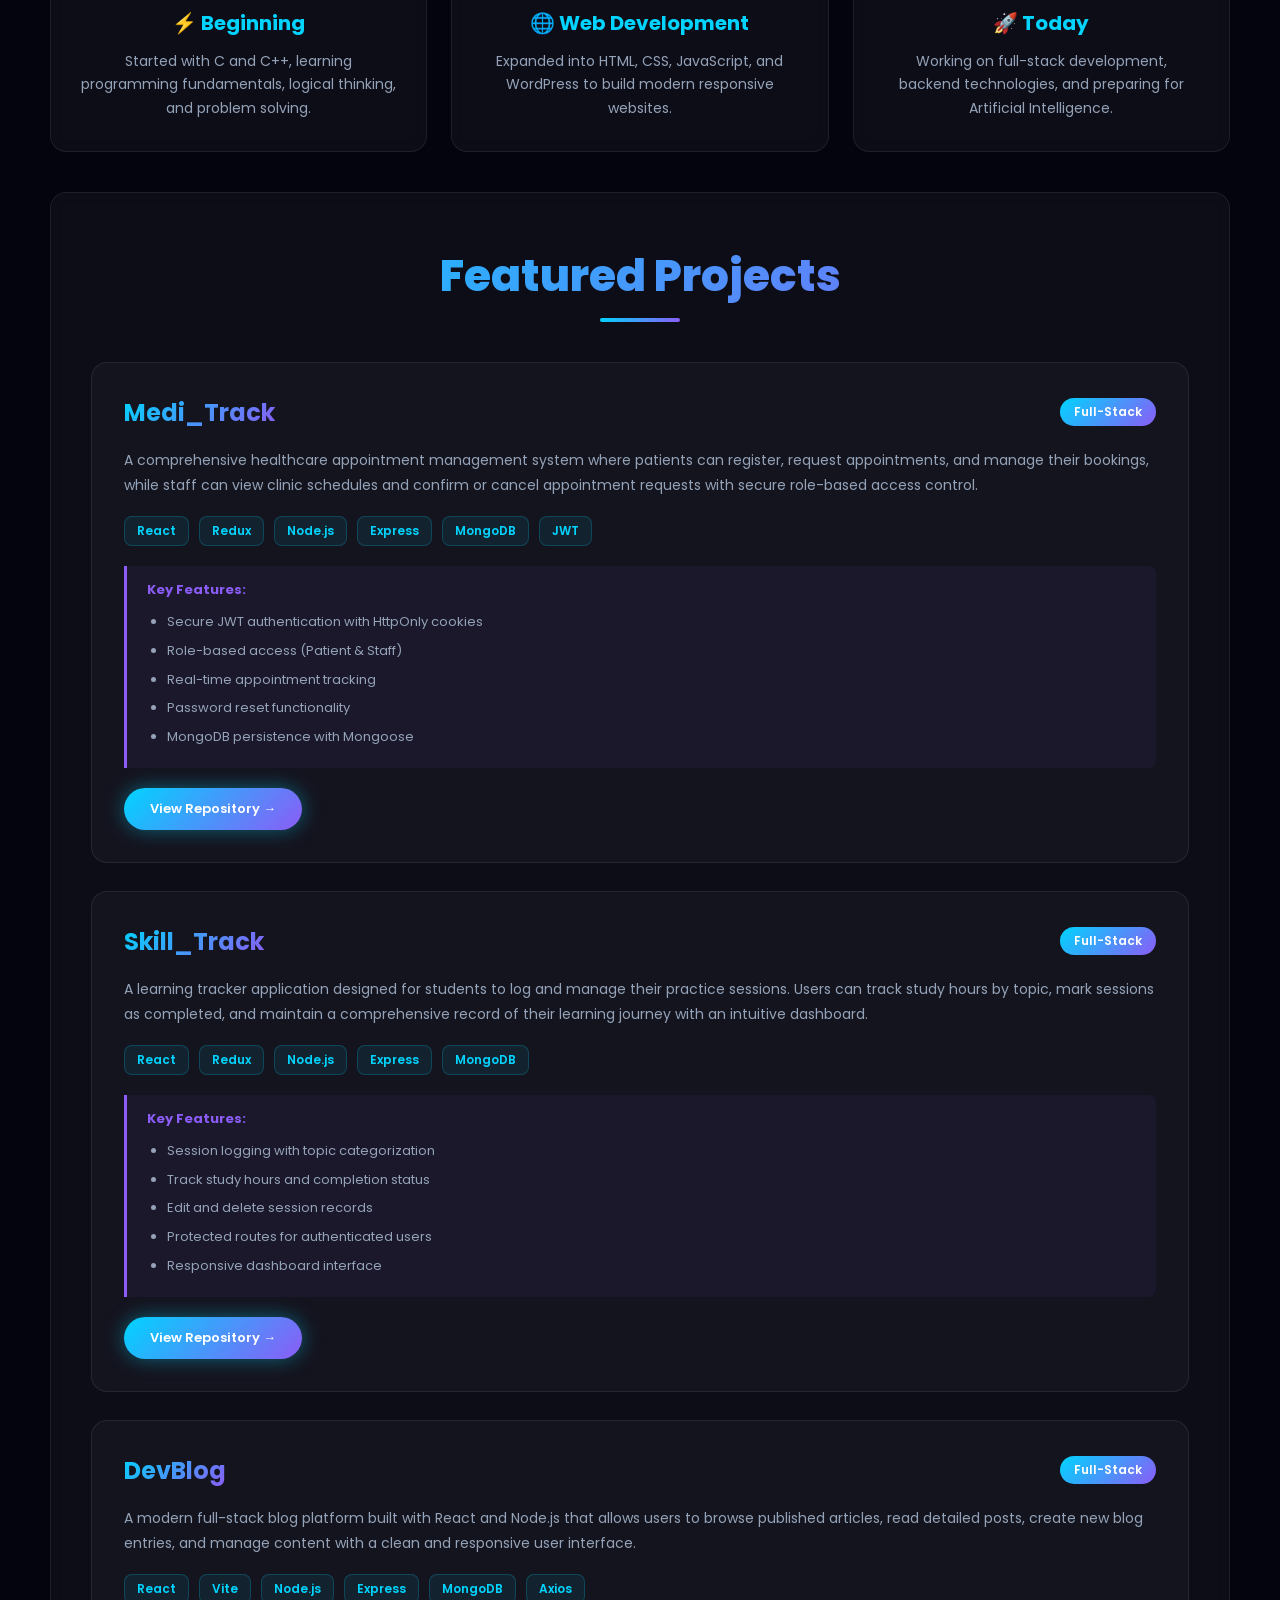
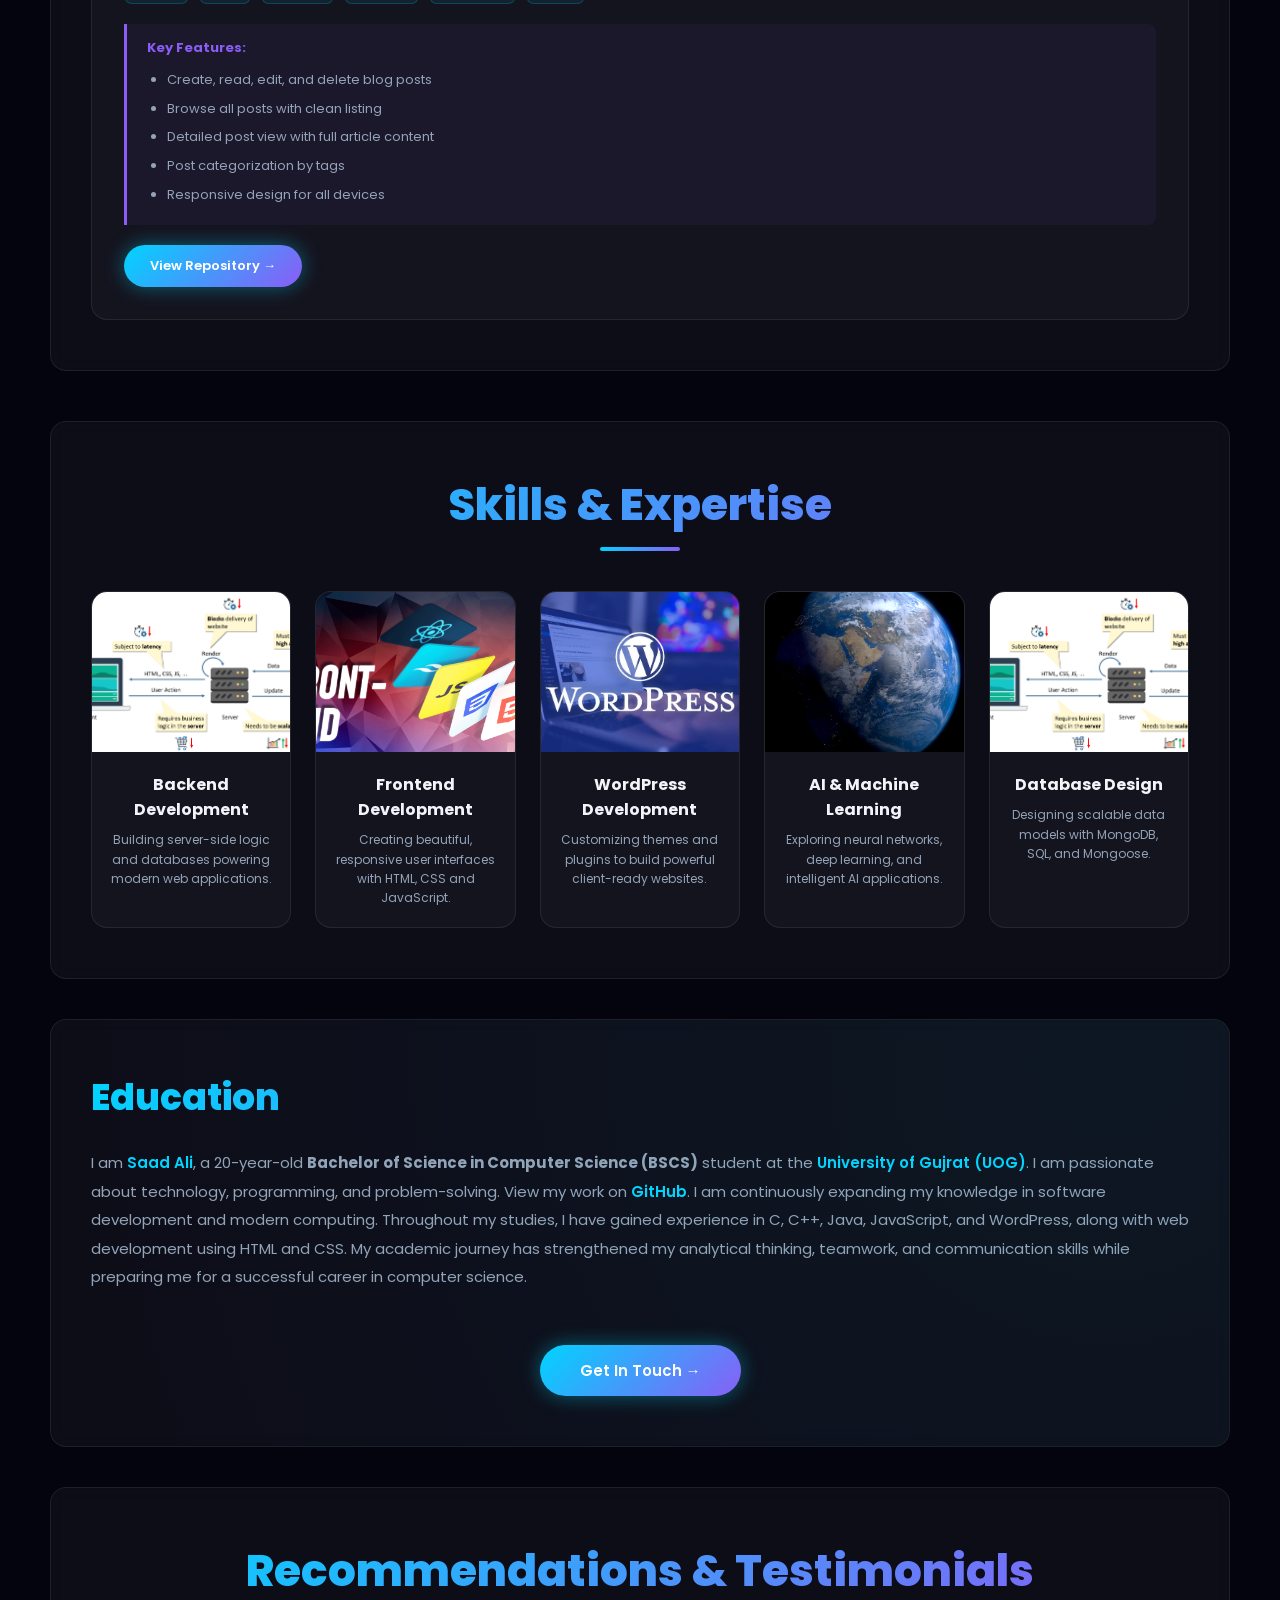
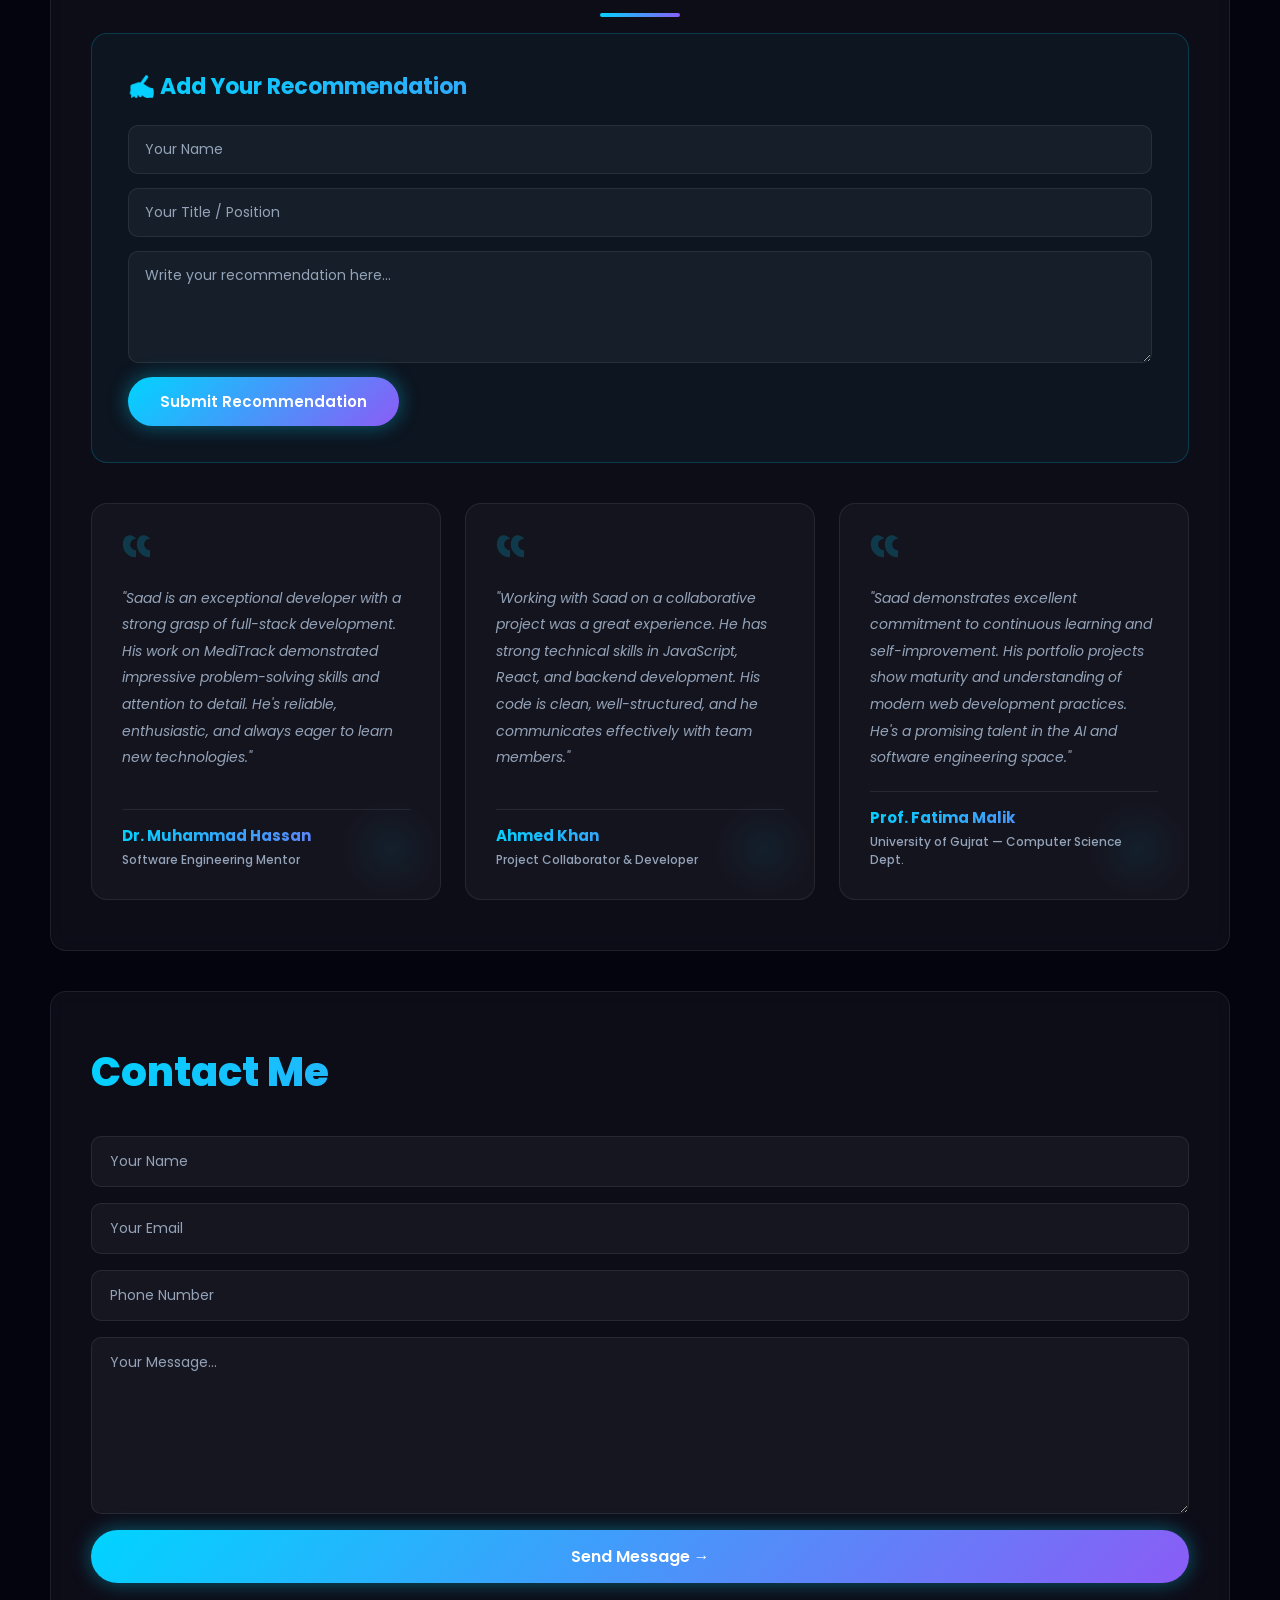
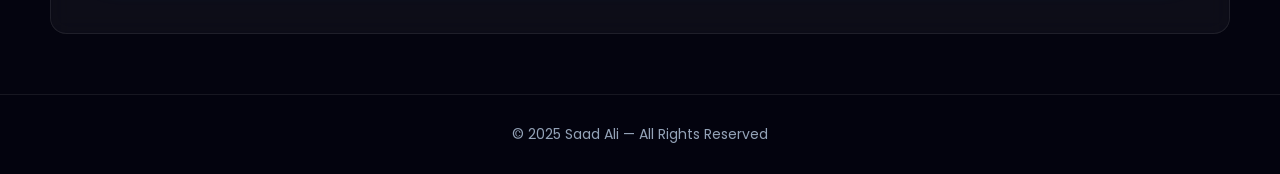
==== commit dc513760: "Use profile image as logo Replace the deleted logo asset reference with the existing profile picture" ====
--- a/index.html
+++ b/index.html
@@ -20,7 +20,7 @@
                     <path d="M5 10v10a1 1 0 0 0 1 1h4v-6h4v6h4a1 1 0 0 0 1-1V10"></path>
                 </svg>
             </a>
-            <img src="images/logo.png" alt="Logo" class="img1">
+            <img src="images/profile.png" alt="Saad Ali" class="img1">
             <h2 class="Navh2">
                 <a href="#about" class="Navh2Link" id="homeIcon">
                     Saad Ali <br>
